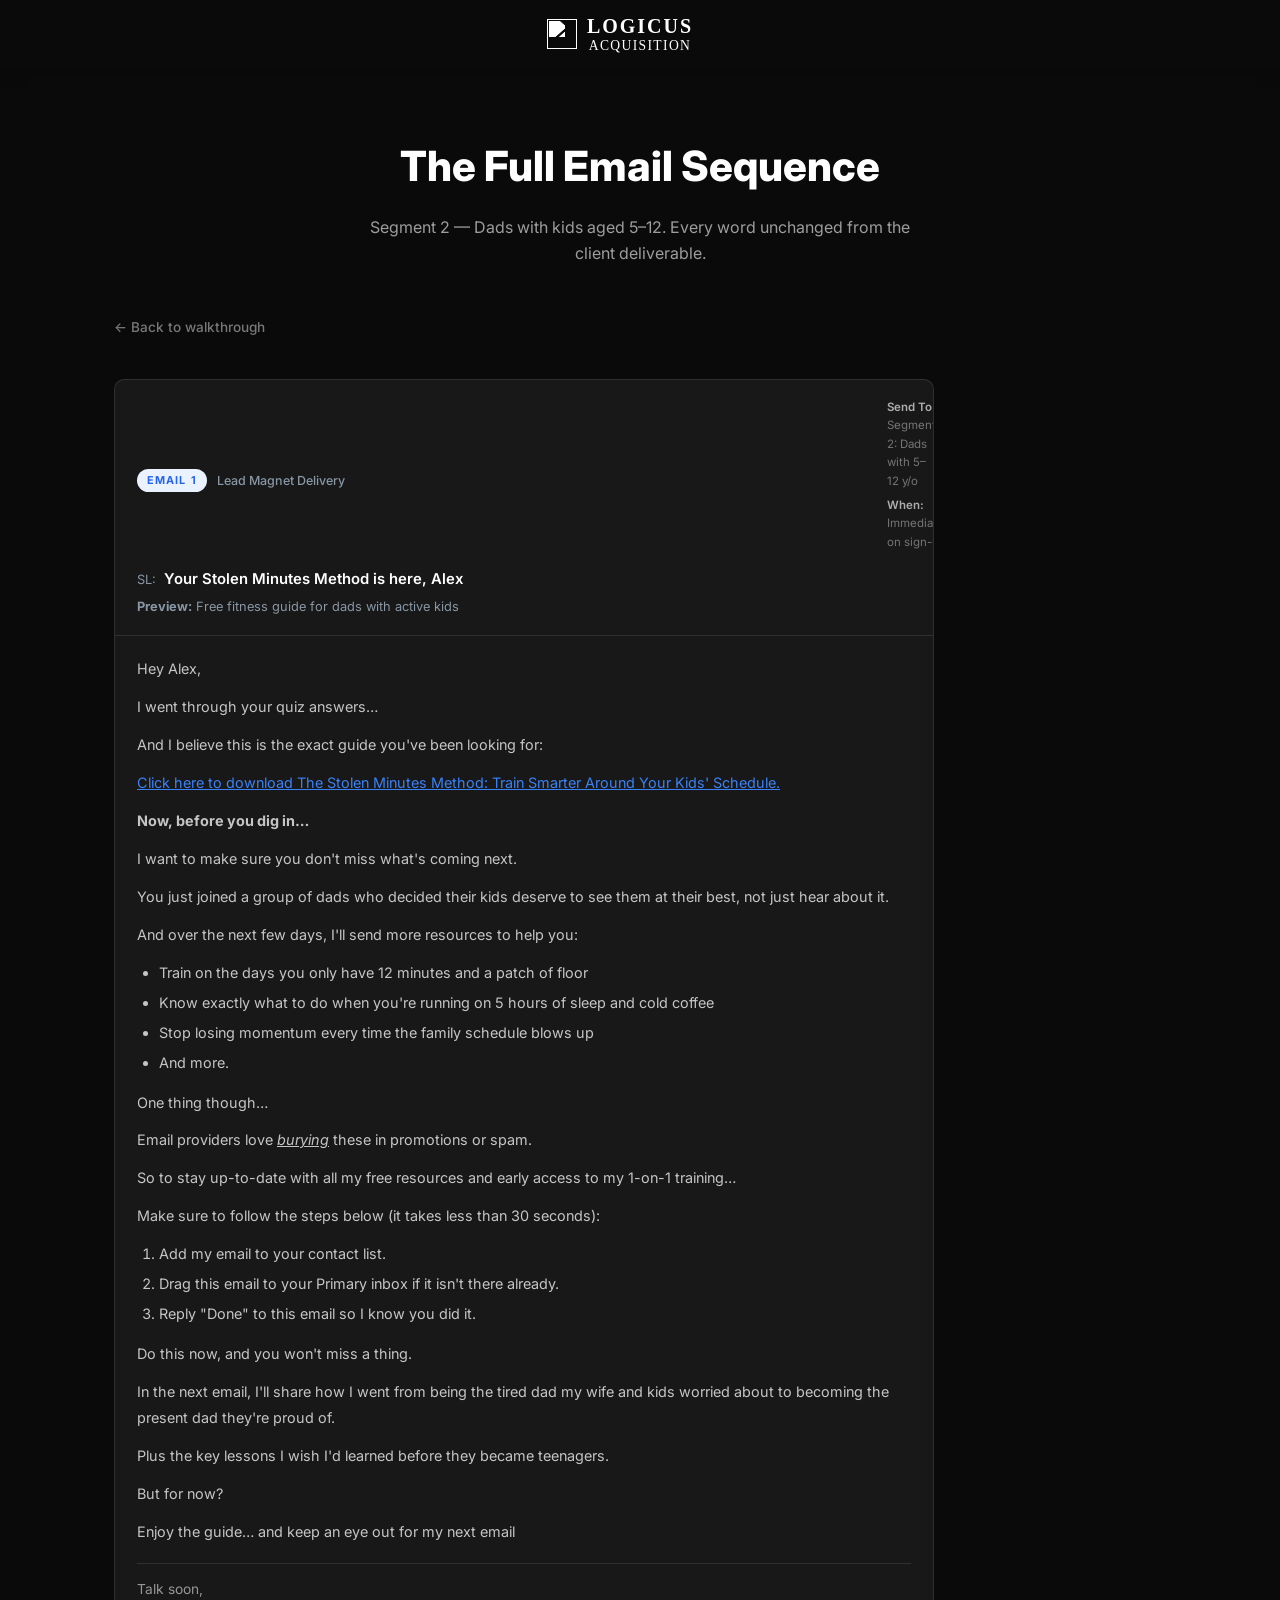
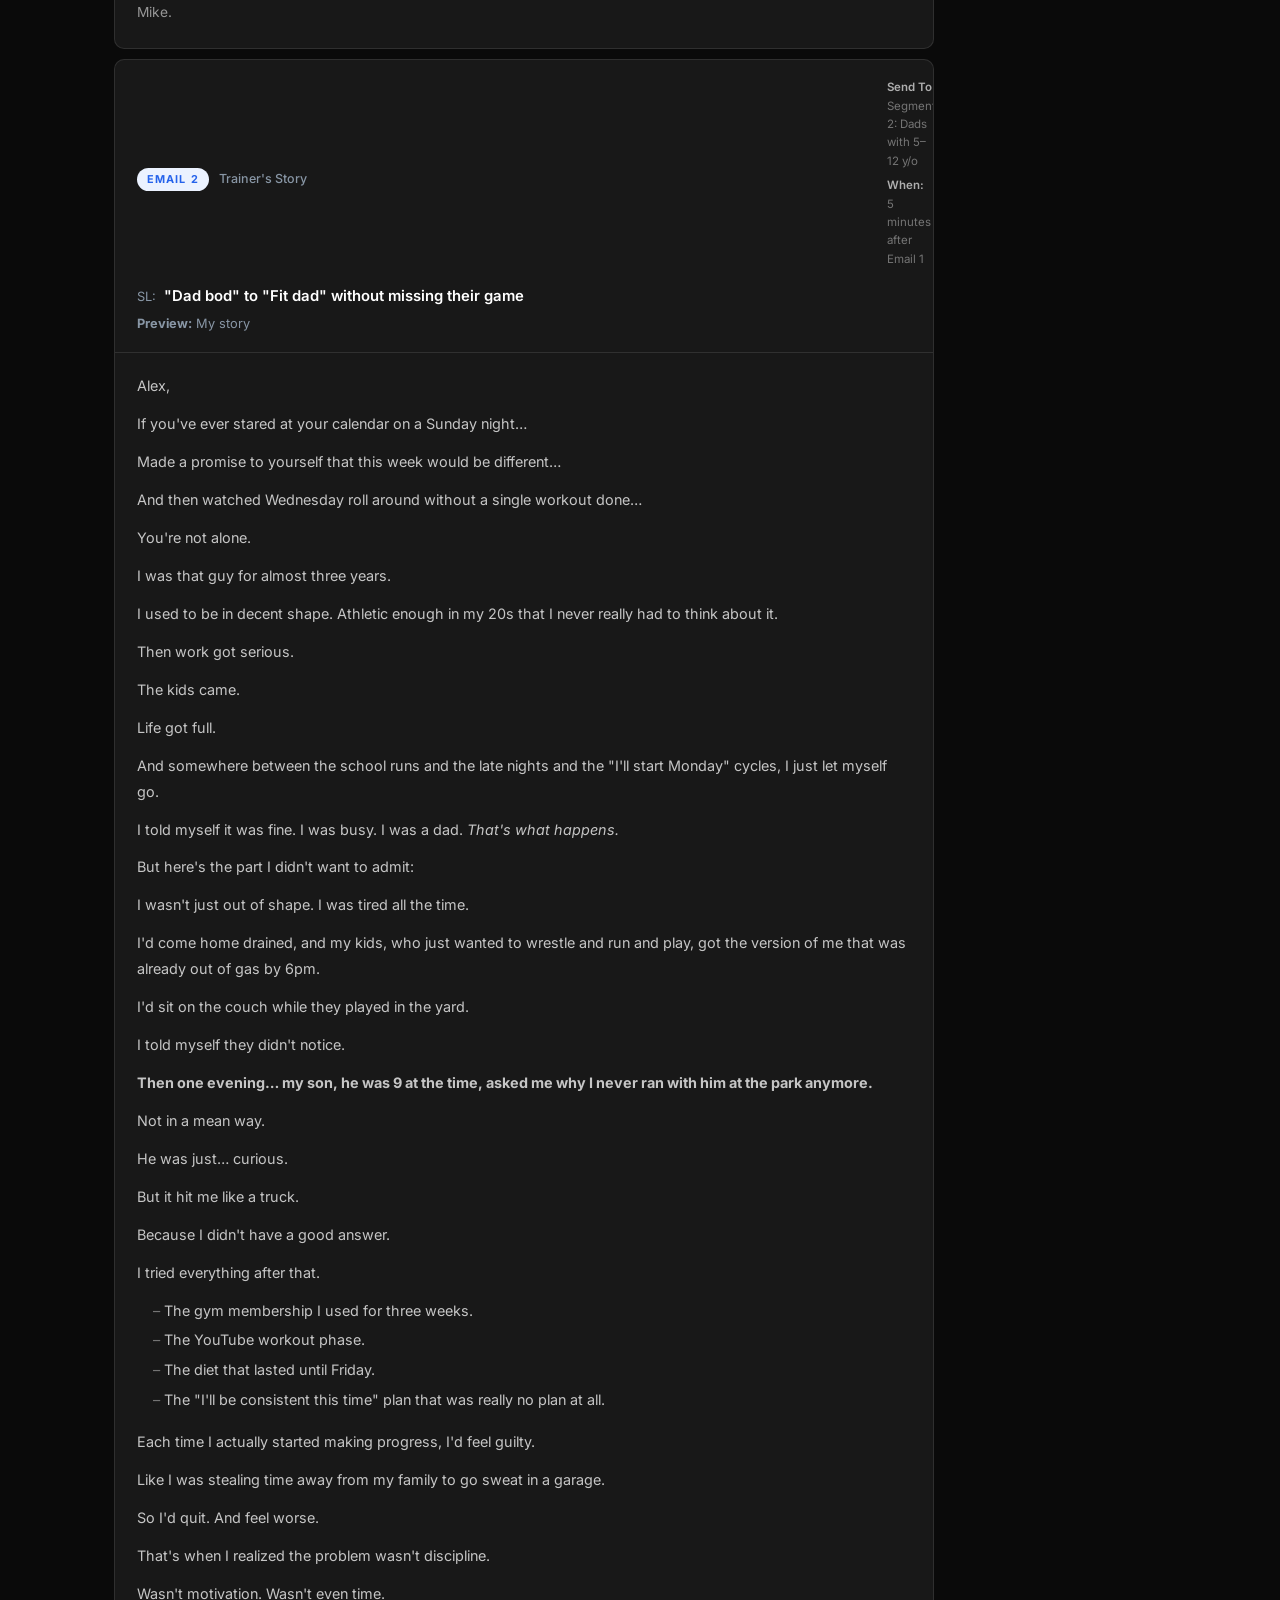
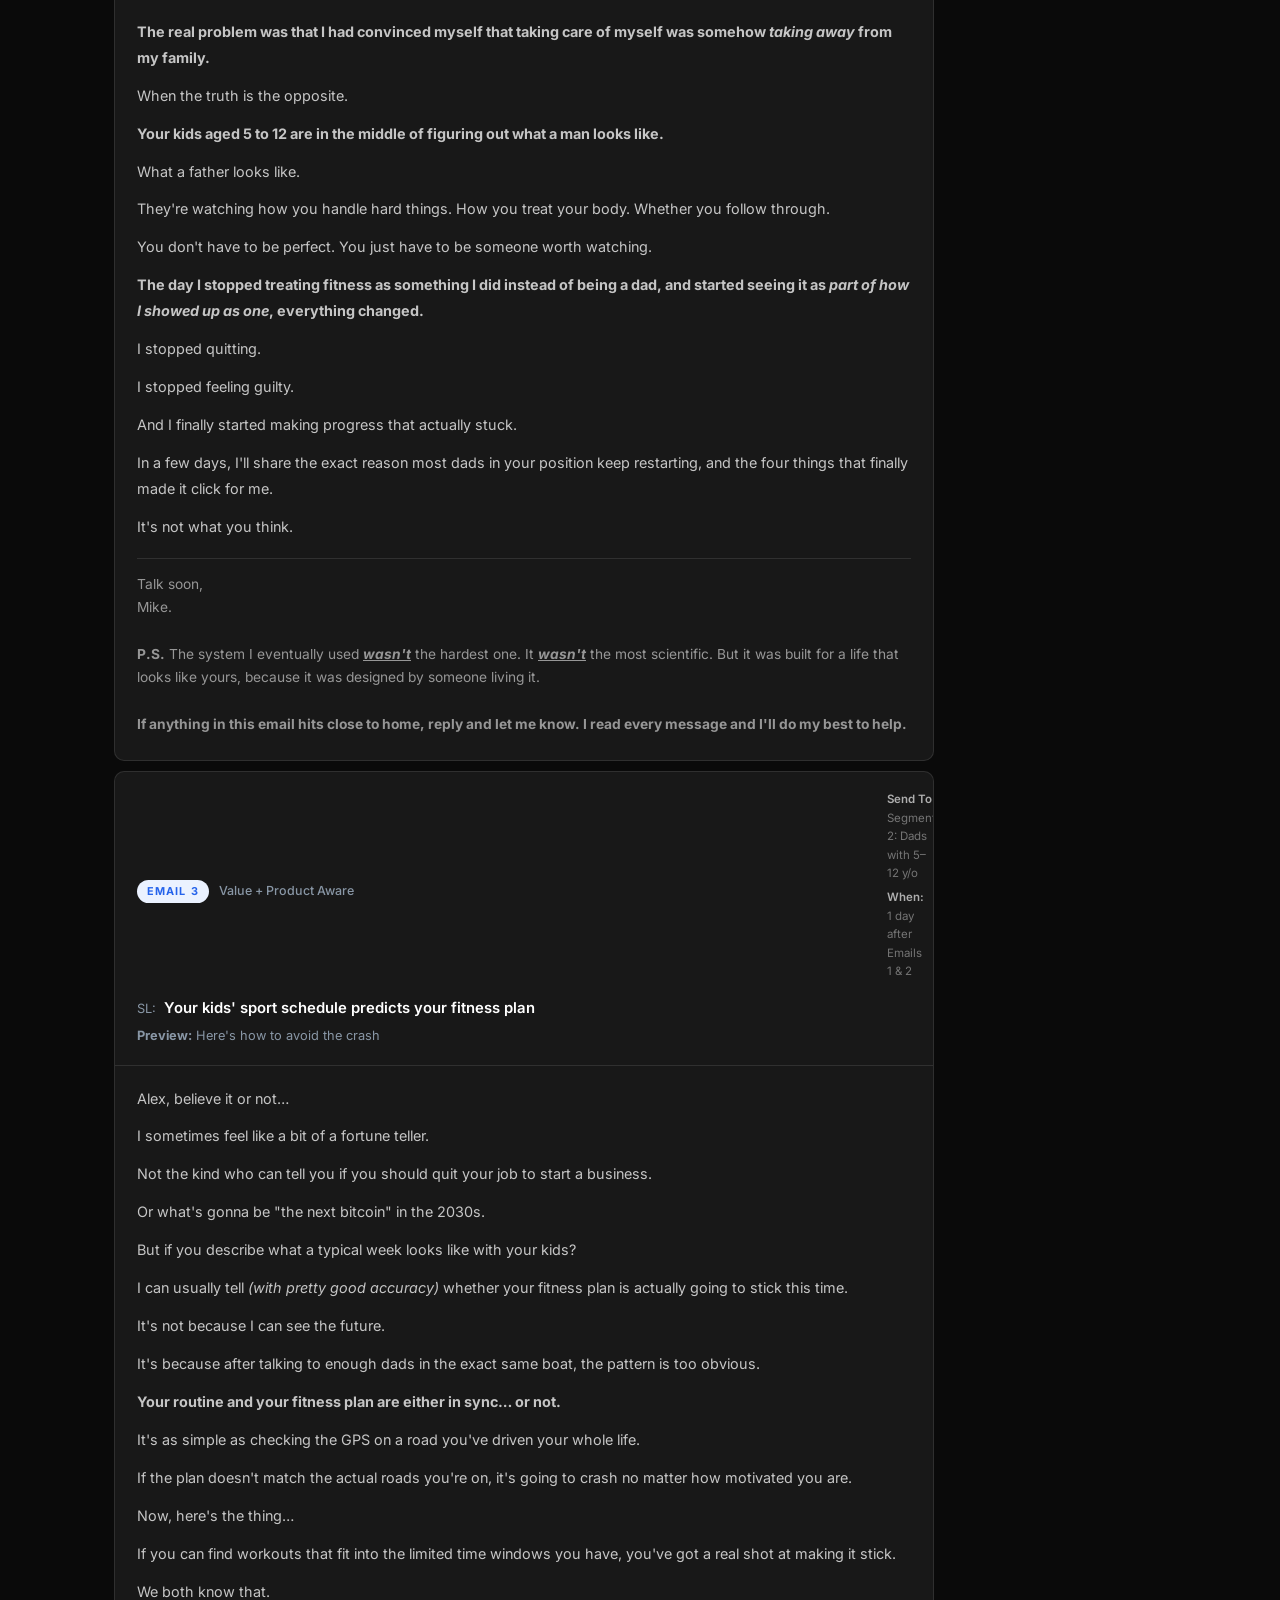
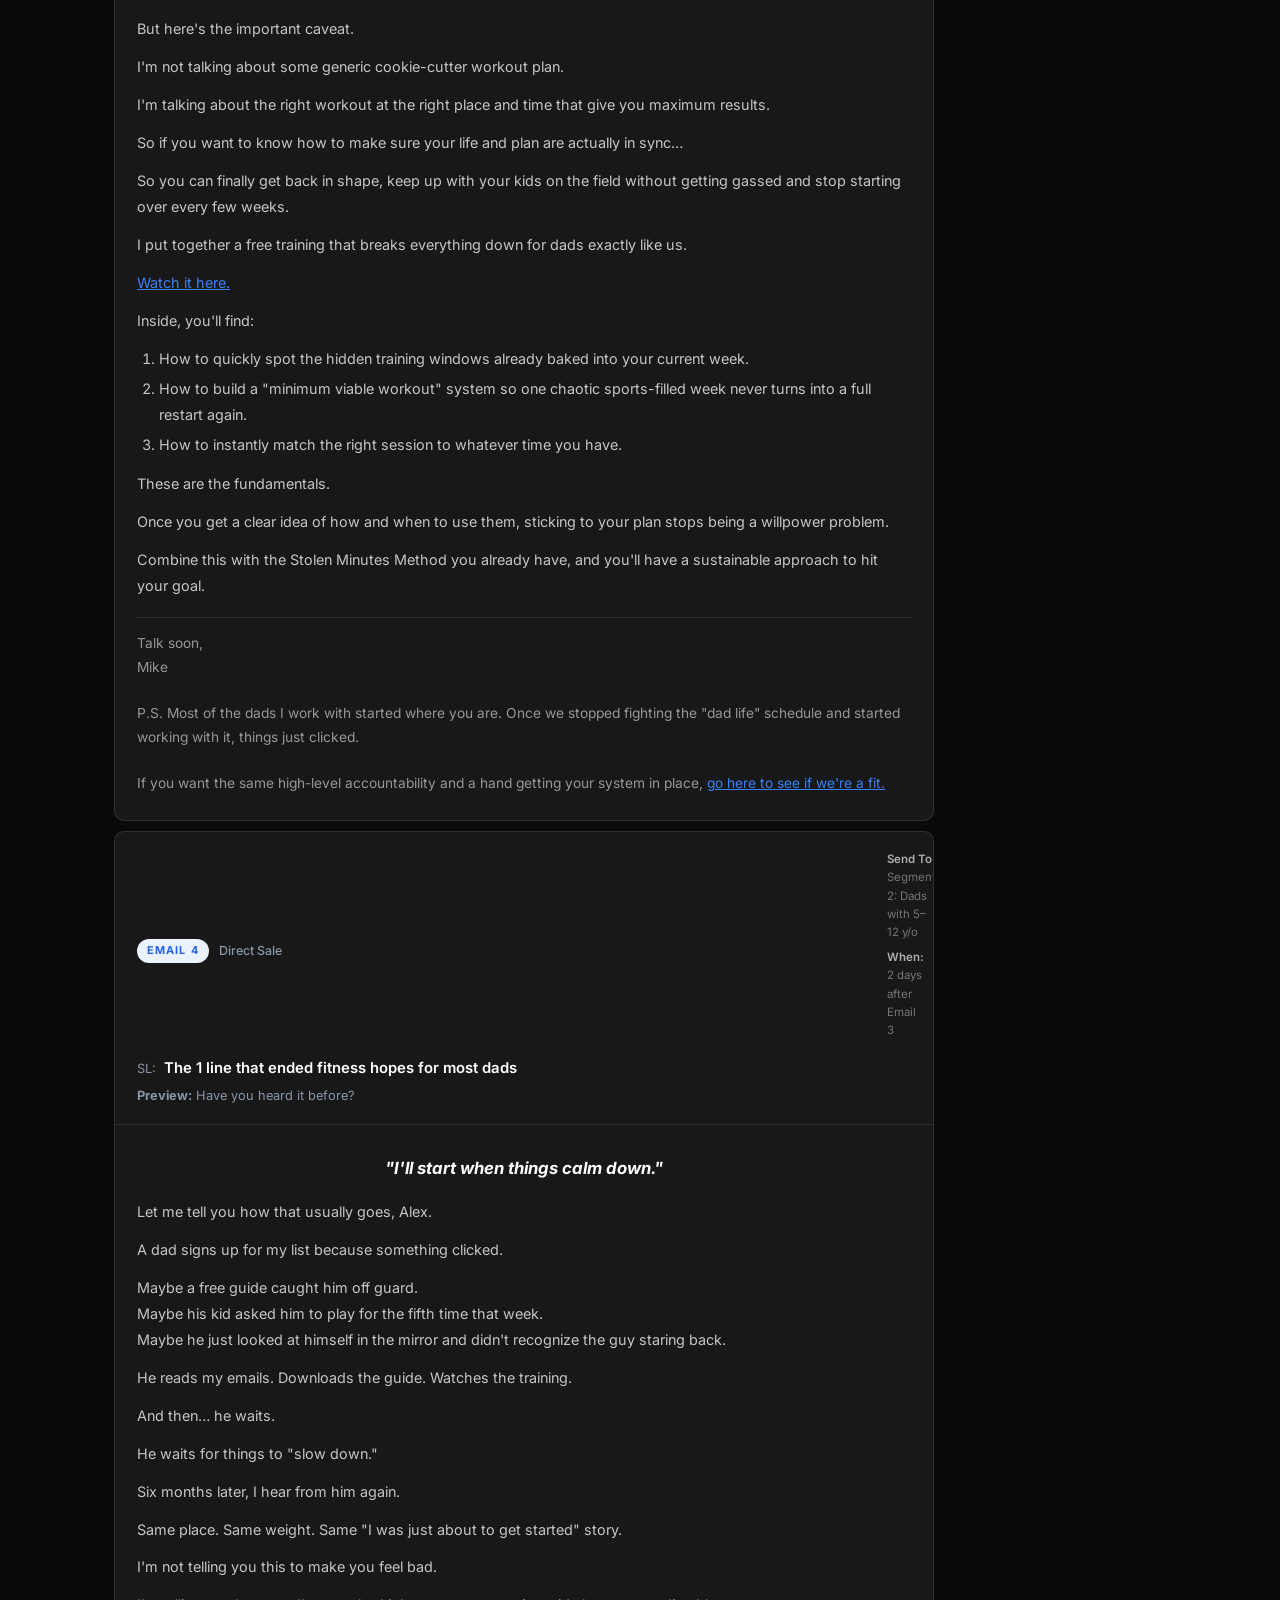
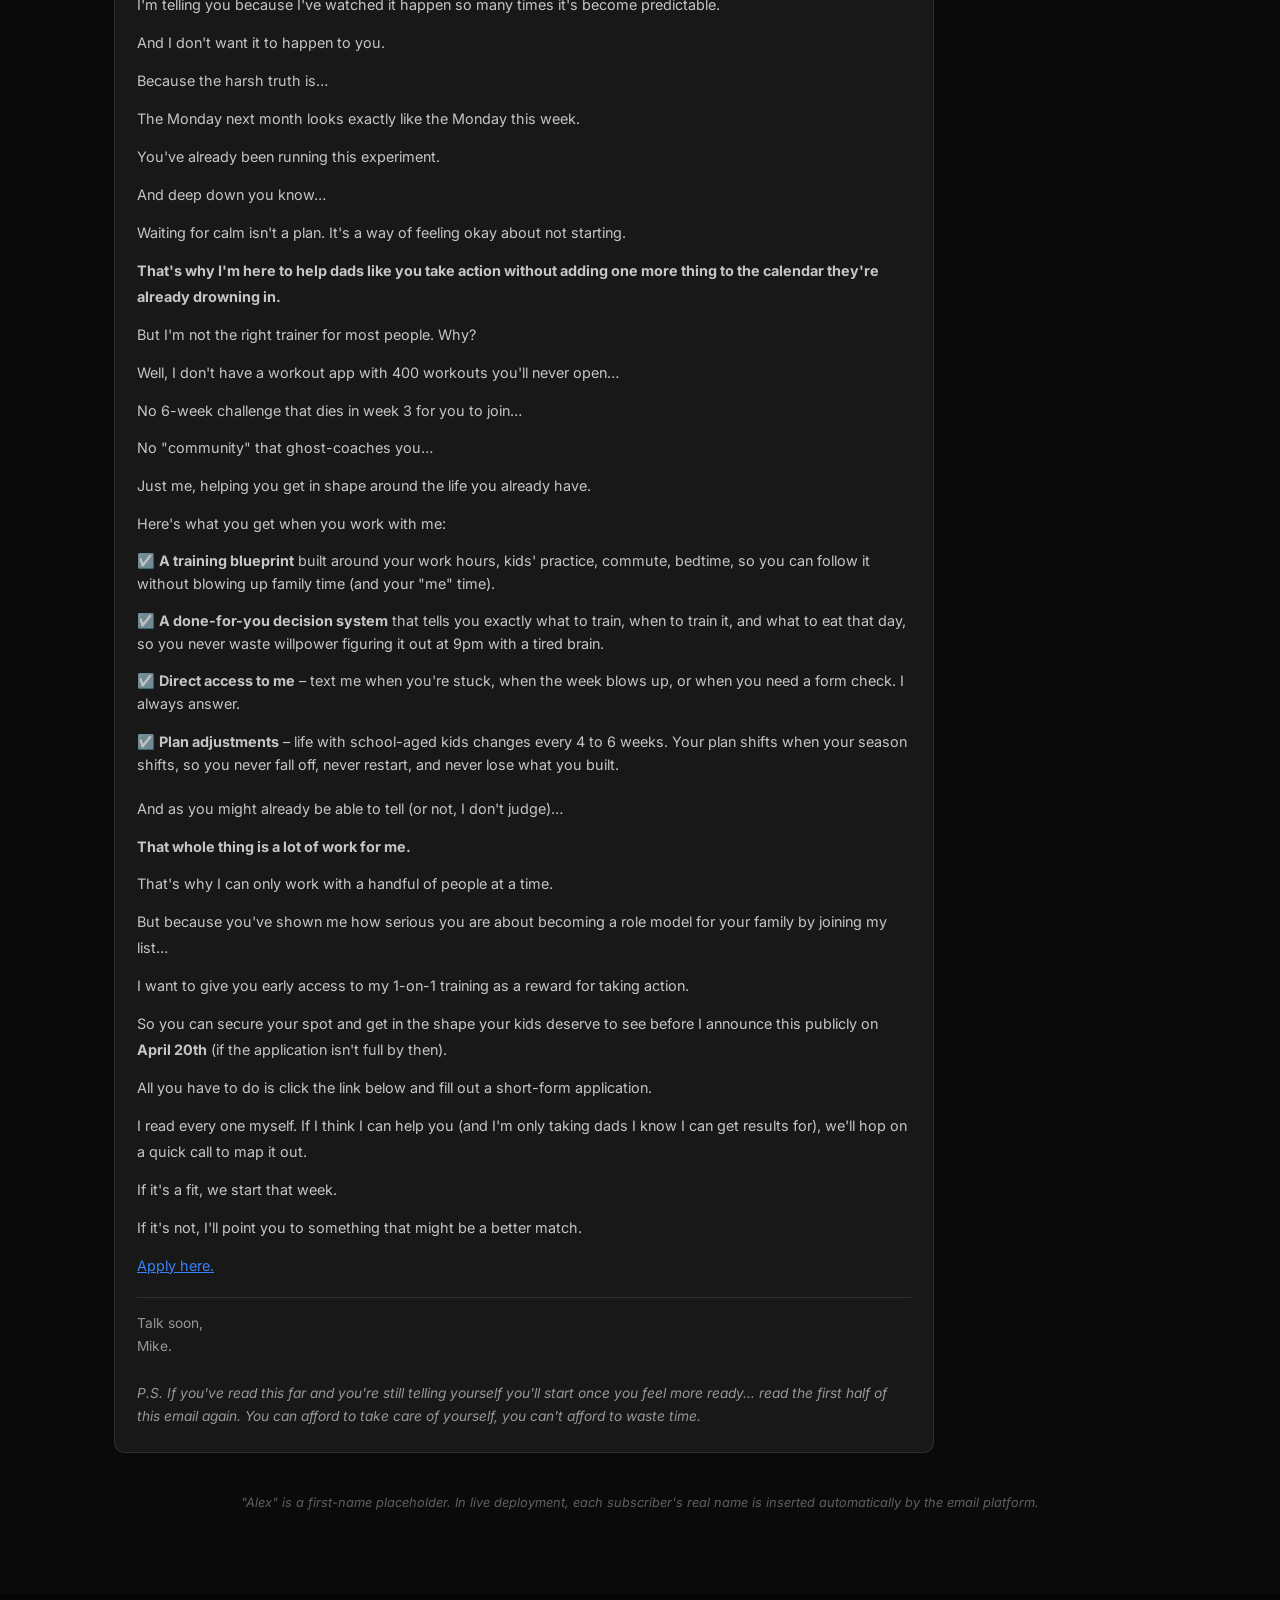
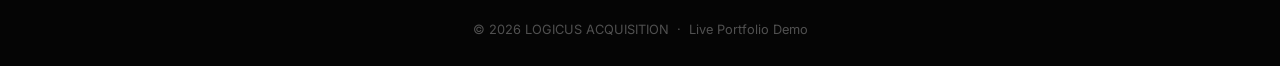
==== emails.html @ d9037306 "Replace email accordion with CTA to dedicated emails.html page Co-Authored-By: Claude Sonnet 4.6 <no" ====
<!DOCTYPE html>
<html lang="en">
<head>
  <meta charset="UTF-8">
  <meta name="viewport" content="width=device-width, initial-scale=1.0">
  <title>Email Sequence — LOGICUS ACQUISITION</title>
  <link rel="preconnect" href="https://fonts.googleapis.com">
  <link rel="preconnect" href="https://fonts.gstatic.com" crossorigin>
  <link href="https://fonts.googleapis.com/css2?family=Inter:wght@300;400;500;600;700;800&display=swap" rel="stylesheet">
  <link rel="stylesheet" href="styles.css">
  <style>
    .emails-hero {
      padding: 64px 0 48px;
      text-align: center;
    }
    .emails-hero h1 {
      font-size: clamp(1.8rem, 4vw, 2.6rem);
      font-weight: 800;
      color: #fff;
      margin-bottom: 16px;
    }
    .emails-hero p {
      color: rgba(255,255,255,0.6);
      font-size: 1rem;
      max-width: 560px;
      margin: 0 auto;
    }
    .emails-section {
      padding: 0 0 80px;
    }
    /* Show all email bodies fully expanded */
    .email-body-wrap {
      max-height: none !important;
      overflow: visible !important;
    }
    .email-header { cursor: default; }
    .email-toggle { display: none; }
    .email-body a { color: #3B82F6; text-decoration: underline; }
    .email-body .email-quote-center {
      text-align: center;
      font-weight: 700;
      font-style: italic;
      font-size: 1.05rem;
      margin: 8px 0 16px;
      color: #fff;
    }
    .email-body .dash-list {
      list-style: none;
      padding: 0;
      margin: 8px 0 16px 16px;
    }
    .email-body .dash-list li::before {
      content: "– ";
      color: rgba(255,255,255,0.4);
    }
    .email-body .check-list {
      list-style: none;
      padding: 0;
      margin: 8px 0 16px;
      display: flex;
      flex-direction: column;
      gap: 10px;
    }
    .email-body .check-list li {
      font-size: 0.9rem;
      line-height: 1.6;
    }
    .email-header-meta {
      display: flex;
      flex-wrap: wrap;
      gap: 6px 16px;
      margin-bottom: 12px;
    }
    .email-meta-item {
      font-size: 11.5px;
      color: rgba(255,255,255,0.4);
    }
    .email-meta-item strong {
      color: rgba(255,255,255,0.65);
      font-weight: 600;
    }
    .email-note {
      text-align: center;
      font-size: 0.8rem;
      color: rgba(255,255,255,0.35);
      margin-top: 40px;
      font-style: italic;
    }
    .back-link {
      display: inline-flex;
      align-items: center;
      gap: 6px;
      color: rgba(255,255,255,0.45);
      font-size: 0.85rem;
      font-weight: 500;
      text-decoration: none;
      margin-bottom: 40px;
      transition: color 0.2s;
    }
    .back-link:hover { color: rgba(255,255,255,0.8); }
  </style>
</head>
<body>

  <!-- ======================== NAV ======================== -->
  <nav>
    <div class="nav-inner">
      <a href="index.html" class="logo-mark" style="text-decoration:none; margin-left:-40px;">
        <img src="icon.png" width="30" height="30" alt="" style="filter: brightness(0) invert(1);">
        <div class="logo-stack">
          <div class="logo-name">LOGICUS</div>
          <div class="logo-sub">ACQUISITION</div>
        </div>
      </a>
    </div>
  </nav>

  <!-- ======================== HERO ======================== -->
  <section class="emails-hero">
    <div class="container">
      <h1>The Full Email Sequence</h1>
      <p>Segment 2 — Dads with kids aged 5–12. Every word unchanged from the client deliverable.</p>
    </div>
  </section>

  <!-- ======================== EMAILS ======================== -->
  <section class="emails-section email-previews">
    <div class="container">

      <a href="funnel.html" class="back-link">← Back to walkthrough</a>

      <div class="email-stack">

        <!-- ─── Email 1 ─── -->
        <div class="email-card">
          <div class="email-header">
            <div class="email-meta">
              <span class="email-num">Email 1</span>
              <span class="email-type">Lead Magnet Delivery</span>
            </div>
            <div class="email-header-meta">
              <span class="email-meta-item"><strong>Send To:</strong> Segment 2: Dads with 5–12 y/o</span>
              <span class="email-meta-item"><strong>When:</strong> Immediately on sign-up</span>
            </div>
            <div class="email-subject"><strong>SL:</strong> Your Stolen Minutes Method is here, Alex</div>
            <div class="email-preview-text"><strong>Preview:</strong> Free fitness guide for dads with active kids</div>
          </div>
          <div class="email-body-wrap">
            <div class="email-body">
              <p>Hey Alex,</p>
              <p>I went through your quiz answers…</p>
              <p>And I believe this is the exact guide you've been looking for:</p>
              <p><a href="#">Click here to download The Stolen Minutes Method: Train Smarter Around Your Kids' Schedule.</a></p>
              <p><strong>Now, before you dig in…</strong></p>
              <p>I want to make sure you don't miss what's coming next.</p>
              <p>You just joined a group of dads who decided their kids deserve to see them at their best, not just hear about it.</p>
              <p>And over the next few days, I'll send more resources to help you:</p>
              <ul>
                <li>Train on the days you only have 12 minutes and a patch of floor</li>
                <li>Know exactly what to do when you're running on 5 hours of sleep and cold coffee</li>
                <li>Stop losing momentum every time the family schedule blows up</li>
                <li>And more.</li>
              </ul>
              <p>One thing though…</p>
              <p>Email providers love <u><em>burying</em></u> these in promotions or spam.</p>
              <p>So to stay up-to-date with all my free resources and early access to my 1-on-1 training…</p>
              <p>Make sure to follow the steps below (it takes less than 30 seconds):</p>
              <ol>
                <li>Add my email to your contact list.</li>
                <li>Drag this email to your Primary inbox if it isn't there already.</li>
                <li>Reply "Done" to this email so I know you did it.</li>
              </ol>
              <p>Do this now, and you won't miss a thing.</p>
              <p>In the next email, I'll share how I went from being the tired dad my wife and kids worried about to becoming the present dad they're proud of.</p>
              <p>Plus the key lessons I wish I'd learned before they became teenagers.</p>
              <p>But for now?</p>
              <p>Enjoy the guide… and keep an eye out for my next email</p>
              <div class="email-sig">Talk soon,<br>Mike.</div>
            </div>
          </div>
        </div>

        <!-- ─── Email 2 ─── -->
        <div class="email-card">
          <div class="email-header">
            <div class="email-meta">
              <span class="email-num">Email 2</span>
              <span class="email-type">Trainer's Story</span>
            </div>
            <div class="email-header-meta">
              <span class="email-meta-item"><strong>Send To:</strong> Segment 2: Dads with 5–12 y/o</span>
              <span class="email-meta-item"><strong>When:</strong> 5 minutes after Email 1</span>
            </div>
            <div class="email-subject"><strong>SL:</strong> "Dad bod" to "Fit dad" without missing their game</div>
            <div class="email-preview-text"><strong>Preview:</strong> My story</div>
          </div>
          <div class="email-body-wrap">
            <div class="email-body">
              <p>Alex,</p>
              <p>If you've ever stared at your calendar on a Sunday night…</p>
              <p>Made a promise to yourself that this week would be different…</p>
              <p>And then watched Wednesday roll around without a single workout done…</p>
              <p>You're not alone.</p>
              <p>I was that guy for almost three years.</p>
              <p>I used to be in decent shape. Athletic enough in my 20s that I never really had to think about it.</p>
              <p>Then work got serious.</p>
              <p>The kids came.</p>
              <p>Life got full.</p>
              <p>And somewhere between the school runs and the late nights and the "I'll start Monday" cycles, I just let myself go.</p>
              <p>I told myself it was fine. I was busy. I was a dad. <em>That's what happens.</em></p>
              <p>But here's the part I didn't want to admit:</p>
              <p>I wasn't just out of shape. I was tired all the time.</p>
              <p>I'd come home drained, and my kids, who just wanted to wrestle and run and play, got the version of me that was already out of gas by 6pm.</p>
              <p>I'd sit on the couch while they played in the yard.</p>
              <p>I told myself they didn't notice.</p>
              <p><strong>Then one evening… my son, he was 9 at the time, asked me why I never ran with him at the park anymore.</strong></p>
              <p>Not in a mean way.</p>
              <p>He was just… curious.</p>
              <p>But it hit me like a truck.</p>
              <p>Because I didn't have a good answer.</p>
              <p>I tried everything after that.</p>
              <ul class="dash-list">
                <li>The gym membership I used for three weeks.</li>
                <li>The YouTube workout phase.</li>
                <li>The diet that lasted until Friday.</li>
                <li>The "I'll be consistent this time" plan that was really no plan at all.</li>
              </ul>
              <p>Each time I actually started making progress, I'd feel guilty.</p>
              <p>Like I was stealing time away from my family to go sweat in a garage.</p>
              <p>So I'd quit. And feel worse.</p>
              <p>That's when I realized the problem wasn't discipline.</p>
              <p>Wasn't motivation. Wasn't even time.</p>
              <p><strong>The real problem was that I had convinced myself that taking care of myself was somehow <em><strong>taking away</strong></em> from my family.</strong></p>
              <p>When the truth is the opposite.</p>
              <p><strong>Your kids aged 5 to 12 are in the middle of figuring out what a man looks like.</strong></p>
              <p>What a father looks like.</p>
              <p>They're watching how you handle hard things. How you treat your body. Whether you follow through.</p>
              <p>You don't have to be perfect. You just have to be someone worth watching.</p>
              <p><strong>The day I stopped treating fitness as something I did instead of being a dad, and started seeing it as <em><strong>part of how I showed up as one</strong></em>, everything changed.</strong></p>
              <p>I stopped quitting.</p>
              <p>I stopped feeling guilty.</p>
              <p>And I finally started making progress that actually stuck.</p>
              <p>In a few days, I'll share the exact reason most dads in your position keep restarting, and the four things that finally made it click for me.</p>
              <p>It's not what you think.</p>
              <div class="email-sig">Talk soon,<br>Mike.<br><br><strong>P.S.</strong> The system I eventually used <u><em><strong>wasn't</strong></em></u> the hardest one. It <u><em><strong>wasn't</strong></em></u> the most scientific. But it was built for a life that looks like yours, because it was designed by someone living it.<br><br><strong>If anything in this email hits close to home, reply and let me know. I read every message and I'll do my best to help.</strong></div>
            </div>
          </div>
        </div>

        <!-- ─── Email 3 ─── -->
        <div class="email-card">
          <div class="email-header">
            <div class="email-meta">
              <span class="email-num">Email 3</span>
              <span class="email-type">Value + Product Aware</span>
            </div>
            <div class="email-header-meta">
              <span class="email-meta-item"><strong>Send To:</strong> Segment 2: Dads with 5–12 y/o</span>
              <span class="email-meta-item"><strong>When:</strong> 1 day after Emails 1 &amp; 2</span>
            </div>
            <div class="email-subject"><strong>SL:</strong> Your kids' sport schedule predicts your fitness plan</div>
            <div class="email-preview-text"><strong>Preview:</strong> Here's how to avoid the crash</div>
          </div>
          <div class="email-body-wrap">
            <div class="email-body">
              <p>Alex, believe it or not…</p>
              <p>I sometimes feel like a bit of a fortune teller.</p>
              <p>Not the kind who can tell you if you should quit your job to start a business.</p>
              <p>Or what's gonna be "the next bitcoin" in the 2030s.</p>
              <p>But if you describe what a typical week looks like with your kids?</p>
              <p>I can usually tell <em>(with pretty good accuracy)</em> whether your fitness plan is actually going to stick this time.</p>
              <p>It's not because I can see the future.</p>
              <p>It's because after talking to enough dads in the exact same boat, the pattern is too obvious.</p>
              <p><strong>Your routine and your fitness plan are either in sync… or not.</strong></p>
              <p>It's as simple as checking the GPS on a road you've driven your whole life.</p>
              <p>If the plan doesn't match the actual roads you're on, it's going to crash no matter how motivated you are.</p>
              <p>Now, here's the thing…</p>
              <p>If you can find workouts that fit into the limited time windows you have, you've got a real shot at making it stick.</p>
              <p>We both know that.</p>
              <p>But here's the important caveat.</p>
              <p>I'm not talking about some generic cookie-cutter workout plan.</p>
              <p>I'm talking about the right workout at the right place and time that give you maximum results.</p>
              <p>So if you want to know how to make sure your life and plan are actually in sync…</p>
              <p>So you can finally get back in shape, keep up with your kids on the field without getting gassed and stop starting over every few weeks.</p>
              <p>I put together a free training that breaks everything down for dads exactly like us.</p>
              <p><a href="#">Watch it here.</a></p>
              <p>Inside, you'll find:</p>
              <ol>
                <li>How to quickly spot the hidden training windows already baked into your current week.</li>
                <li>How to build a "minimum viable workout" system so one chaotic sports-filled week never turns into a full restart again.</li>
                <li>How to instantly match the right session to whatever time you have.</li>
              </ol>
              <p>These are the fundamentals.</p>
              <p>Once you get a clear idea of how and when to use them, sticking to your plan stops being a willpower problem.</p>
              <p>Combine this with the Stolen Minutes Method you already have, and you'll have a sustainable approach to hit your goal.</p>
              <div class="email-sig">Talk soon,<br>Mike<br><br>P.S. Most of the dads I work with started where you are. Once we stopped fighting the "dad life" schedule and started working with it, things just clicked.<br><br>If you want the same high-level accountability and a hand getting your system in place, <a href="#">go here to see if we're a fit.</a></div>
            </div>
          </div>
        </div>

        <!-- ─── Email 4 ─── -->
        <div class="email-card">
          <div class="email-header">
            <div class="email-meta">
              <span class="email-num">Email 4</span>
              <span class="email-type">Direct Sale</span>
            </div>
            <div class="email-header-meta">
              <span class="email-meta-item"><strong>Send To:</strong> Segment 2: Dads with 5–12 y/o</span>
              <span class="email-meta-item"><strong>When:</strong> 2 days after Email 3</span>
            </div>
            <div class="email-subject"><strong>SL:</strong> The 1 line that ended fitness hopes for most dads</div>
            <div class="email-preview-text"><strong>Preview:</strong> Have you heard it before?</div>
          </div>
          <div class="email-body-wrap">
            <div class="email-body">
              <p class="email-quote-center">"I'll start when things calm down."</p>
              <p>Let me tell you how that usually goes, Alex.</p>
              <p>A dad signs up for my list because something clicked.</p>
              <p>Maybe a free guide caught him off guard.<br>Maybe his kid asked him to play for the fifth time that week.<br>Maybe he just looked at himself in the mirror and didn't recognize the guy staring back.</p>
              <p>He reads my emails. Downloads the guide. Watches the training.</p>
              <p>And then… he waits.</p>
              <p>He waits for things to "slow down."</p>
              <p>Six months later, I hear from him again.</p>
              <p>Same place. Same weight. Same "I was just about to get started" story.</p>
              <p>I'm not telling you this to make you feel bad.</p>
              <p>I'm telling you because I've watched it happen so many times it's become predictable.</p>
              <p>And I don't want it to happen to you.</p>
              <p>Because the harsh truth is…</p>
              <p>The Monday next month looks exactly like the Monday this week.</p>
              <p>You've already been running this experiment.</p>
              <p>And deep down you know…</p>
              <p>Waiting for calm isn't a plan. It's a way of feeling okay about not starting.</p>
              <p><strong>That's why I'm here to help dads like you take action without adding one more thing to the calendar they're already drowning in.</strong></p>
              <p>But I'm not the right trainer for most people. Why?</p>
              <p>Well, I don't have a workout app with 400 workouts you'll never open…</p>
              <p>No 6-week challenge that dies in week 3 for you to join…</p>
              <p>No "community" that ghost-coaches you…</p>
              <p>Just me, helping you get in shape around the life you already have.</p>
              <p>Here's what you get when you work with me:</p>
              <ul class="check-list">
                <li>☑️ <strong>A training blueprint</strong> built around your work hours, kids' practice, commute, bedtime, so you can follow it without blowing up family time (and your "me" time).</li>
                <li>☑️ <strong>A done-for-you decision system</strong> that tells you exactly what to train, when to train it, and what to eat that day, so you never waste willpower figuring it out at 9pm with a tired brain.</li>
                <li>☑️ <strong>Direct access to me</strong> – text me when you're stuck, when the week blows up, or when you need a form check. I always answer.</li>
                <li>☑️ <strong>Plan adjustments</strong> – life with school-aged kids changes every 4 to 6 weeks. Your plan shifts when your season shifts, so you never fall off, never restart, and never lose what you built.</li>
              </ul>
              <p>And as you might already be able to tell (or not, I don't judge)…</p>
              <p><strong>That whole thing is a lot of work for me.</strong></p>
              <p>That's why I can only work with a handful of people at a time.</p>
              <p>But because you've shown me how serious you are about becoming a role model for your family by joining my list…</p>
              <p>I want to give you early access to my 1-on-1 training as a reward for taking action.</p>
              <p>So you can secure your spot and get in the shape your kids deserve to see before I announce this publicly on <strong>April 20th</strong> (if the application isn't full by then).</p>
              <p>All you have to do is click the link below and fill out a short-form application.</p>
              <p>I read every one myself. If I think I can help you (and I'm only taking dads I know I can get results for), we'll hop on a quick call to map it out.</p>
              <p>If it's a fit, we start that week.</p>
              <p>If it's not, I'll point you to something that might be a better match.</p>
              <p><a href="#">Apply here.</a></p>
              <div class="email-sig">Talk soon,<br>Mike.<br><br><em>P.S. If you've read this far and you're still telling yourself you'll start once you feel more ready… read the first half of this email again. You can afford to take care of yourself, you can't afford to waste time.</em></div>
            </div>
          </div>
        </div>

      </div><!-- /email-stack -->

      <p class="email-note">"Alex" is a first-name placeholder. In live deployment, each subscriber's real name is inserted automatically by the email platform.</p>

    </div>
  </section>

  <!-- ======================== FOOTER ======================== -->
  <footer>
    <div class="container">
      <p>© 2026 LOGICUS ACQUISITION &nbsp;·&nbsp; Live Portfolio Demo</p>
    </div>
  </footer>

</body>
</html>
---- styles.css ----
/* =============================================
   LOGICUS ACQUISITION — Shared Styles
   ============================================= */

:root {
  --navy:        #0A0A0A;
  --navy-mid:    #111111;
  --coral:       #2563EB;
  --coral-light: #5B8DEF;
  --coral-pale:  #EBF2FF;
  --teal:        #2A9D8F;
  --teal-pale:   #E8F4F2;
  --off-white:   #F7F4EF;
  --white:       #FFFFFF;
  --gray:        #8896A5;
  --gray-light:  #E8EDF2;
  --gray-dark:   #3D4F60;
  --text:        #1A2533;
  --text-muted:  #5A7080;
  --border:      #E2E8F0;
}

*, *::before, *::after { box-sizing: border-box; margin: 0; padding: 0; }
html { font-size: 16px; scroll-behavior: smooth; overflow-x: hidden; }

body {
  font-family: 'Inter', -apple-system, BlinkMacSystemFont, 'Segoe UI', sans-serif;
  background: var(--navy);
  color: #fff;
  line-height: 1.6;
  overflow-x: hidden;
  position: relative;
  max-width: 100%;
}

/* ---- Layout ---- */
.container { max-width: 1100px; margin: 0 auto; padding: 0 24px; }

/* ---- Buttons ---- */
.btn {
  display: inline-flex;
  align-items: center;
  gap: 8px;
  padding: 12px 28px;
  border-radius: 6px;
  font-weight: 600;
  font-size: 0.95rem;
  text-decoration: none;
  transition: background 0.18s, transform 0.15s, box-shadow 0.15s;
  cursor: pointer;
  border: none;
  line-height: 1;
}
.btn-coral { background: var(--coral); color: #fff; }
.btn-coral:hover { background: #D04F2B; transform: translateY(-1px); box-shadow: 0 6px 18px rgba(232,96,58,0.35); }
.btn-lg { padding: 16px 36px; font-size: 1.05rem; }
.btn-outline { background: transparent; border: 2px solid var(--coral); color: var(--coral); }
.btn-outline:hover { background: var(--coral); color: #fff; }

/* ---- Nav ---- */
nav {
  background: var(--navy);
  padding: 16px 0;
  position: static;
  box-shadow: 0 2px 16px rgba(0,0,0,0.25);
}
.nav-inner {
  max-width: 1100px;
  margin: 0 auto;
  padding: 0 24px;
  display: flex;
  justify-content: center;
  align-items: center;
}
/* ── Logo: icon + stacked wordmark ── */
.logo-mark {
  display: flex;
  align-items: center;
  gap: 10px;
  text-decoration: none;
  cursor: default;
}
.logo-stack {
  display: flex;
  flex-direction: column;
  gap: 3px;
  line-height: 1;
  align-items: center;
}
.logo-name {
  font-family: Georgia, 'Times New Roman', serif;
  font-size: 1.25rem;
  font-weight: 800;
  color: #fff;
  letter-spacing: 0.1em;
  text-transform: uppercase;
  line-height: 1;
}
.logo-sub {
  font-family: Georgia, 'Times New Roman', serif;
  font-size: 0.85rem;
  font-weight: 400;
  color: #fff;
  letter-spacing: 0.1em;
  text-transform: uppercase;
  line-height: 1;
}

/* ---- Hero ---- */
.hero {
  background: var(--navy);
  padding: 52px 0 96px;
  text-align: center;
  font-family: Arial, Helvetica, sans-serif;
}
.hero-content {
  max-width: 780px;
  margin: 0 auto;
  position: relative;
}
.hero-content::before {
  content: '';
  position: absolute;
  top: 40%;
  left: 50%;
  transform: translate(-50%, -50%);
  width: min(680px, 100vw);
  height: 320px;
  background: radial-gradient(ellipse at center, rgba(37,99,235,0.28) 0%, transparent 70%);
  pointer-events: none;
  z-index: 0;
}
.hero-content > * { position: relative; z-index: 1; }
.hero-label {
  display: block;
  font-size: 0.72rem;
  font-weight: 600;
  letter-spacing: 0.14em;
  text-transform: uppercase;
  color: #fff;
  margin-bottom: 20px;
}
.hero h1 {
  font-family: 'Inter', -apple-system, BlinkMacSystemFont, 'Segoe UI', sans-serif;
  font-size: clamp(2.2rem, 4.5vw, 3.8rem);
  font-weight: 800;
  color: #fff;
  line-height: 1.1;
  letter-spacing: -1.5px;
  margin-bottom: 24px;
  text-wrap: balance;
}
.brush-underline {
  font-style: italic;
  background-image: url("data:image/svg+xml,%3Csvg xmlns='http://www.w3.org/2000/svg' preserveAspectRatio='none' viewBox='0 0 120 10'%3E%3Cpath d='M1,5 C20,2 45,8 70,4 C90,2 108,6 119,4 L119,7 C108,9 90,5 70,7 C45,11 20,5 1,8 Z' fill='%23D04F2B' opacity='0.88'/%3E%3C/svg%3E");
  background-repeat: no-repeat;
  background-position: bottom center;
  background-size: 100% 6px;
  padding-bottom: 8px;
}
.subhead {
  font-size: clamp(0.97rem, 1.6vw, 1.08rem);
  color: #fff;
  max-width: 760px;
  margin: 0 auto 0;
  line-height: 1.8;
  font-weight: 400;
}

/* ---- VSL video block ---- */
.vsl-wrapper {
  max-width: 680px;
  margin: 48px auto 0;
  border-radius: 14px;
  overflow: hidden;
  aspect-ratio: 16 / 9;
  background: #0d0d0d;
  border: 1px solid rgba(255,255,255,0.07);
  box-shadow: 0 0 0 1px rgba(37,99,235,0.35),
              0 16px 64px rgba(37,99,235,0.45),
              0 4px 24px rgba(0,0,0,0.5);
  position: relative;
}
.vsl-wrapper iframe,
.vsl-wrapper video {
  position: absolute;
  inset: 0;
  width: 100%;
  height: 100%;
  border: none;
  display: block;
}
.vsl-placeholder {
  position: absolute;
  inset: 0;
  display: flex;
  flex-direction: column;
  align-items: center;
  justify-content: center;
  gap: 18px;
}
.vsl-play-ring {
  width: 72px;
  height: 72px;
  border-radius: 50%;
  background: rgba(37,99,235,0.7);
  border: 2px solid #2563EB;
  display: flex;
  align-items: center;
  justify-content: center;
  box-shadow: 0 0 20px rgba(37,99,235,0.6);
}
.vsl-placeholder-text {
  font-size: 0.82rem;
  color: rgba(255,255,255,0.28);
  font-style: italic;
  letter-spacing: 0.02em;
}
.vsl-controls {
  position: absolute;
  bottom: 0;
  left: 0;
  right: 0;
  display: flex;
  align-items: center;
  gap: 8px;
  padding: 8px 12px;
  background: linear-gradient(transparent, rgba(0,0,0,0.75));
  border-radius: 0 0 14px 14px;
}
.vsl-ctrl-btn {
  background: none;
  border: none;
  cursor: pointer;
  padding: 4px;
  display: flex;
  align-items: center;
  opacity: 0.85;
  flex-shrink: 0;
}
.vsl-progress {
  flex: 1;
  height: 3px;
  background: rgba(255,255,255,0.25);
  border-radius: 2px;
  overflow: hidden;
}
.vsl-progress-fill {
  width: 0%;
  height: 100%;
  background: #2563EB;
  border-radius: 2px;
}
.vsl-time {
  font-size: 0.72rem;
  color: rgba(255,255,255,0.8);
  font-family: 'Inter', sans-serif;
  white-space: nowrap;
  flex-shrink: 0;
}

/* ---- Hero CTA (below VSL) ---- */
.hero-cta {
  margin-top: 44px;
  text-align: center;
}

/* ---- Section Base ---- */
section { padding: 80px 0; }

.section-label {
  font-size: 0.72rem;
  font-weight: 700;
  letter-spacing: 0.14em;
  text-transform: uppercase;
  color: var(--coral);
  margin-bottom: 10px;
}
h2 {
  font-size: clamp(1.8rem, 3.5vw, 2.5rem);
  font-weight: 800;
  color: #fff;
  letter-spacing: -0.5px;
  line-height: 1.2;
  margin-bottom: 12px;
  overflow-wrap: break-word;
  word-break: break-word;
}
.section-sub {
  font-size: 1.05rem;
  color: rgba(255,255,255,0.6);
  max-width: 580px;
  margin-bottom: 44px;
  line-height: 1.75;
}

/* ---- How It Works ---- */
.how-it-works { background: var(--navy); }

.swipe-hint {
  display: none;
  text-align: center;
  font-size: 13px;
  color: rgba(255,255,255,0.4);
  margin-bottom: 12px;
}
@media (max-width: 680px) {
  .swipe-hint { display: block; }
}

.diagram-wrap {
  background: #07070A;
  border-radius: 14px;
  padding: 28px 20px;
  overflow-x: auto;
  margin-bottom: 20px;
  border: 1px solid rgba(255,255,255,0.07);
  box-shadow: 0 0 0 1px rgba(37,99,235,0.35),
              0 16px 64px rgba(37,99,235,0.45),
              0 4px 24px rgba(0,0,0,0.5);
}
.diagram-wrap svg {
  display: block;
  min-width: 720px;
  width: 100%;
  height: auto;
}

.diagram-legend {
  display: flex;
  flex-wrap: wrap;
  gap: 24px;
  padding: 4px 0;
}
.legend-item {
  display: flex;
  align-items: center;
  gap: 8px;
  font-size: 0.83rem;
  color: rgba(255,255,255,0.55);
}
.legend-dot {
  width: 12px;
  height: 12px;
  border-radius: 3px;
  flex-shrink: 0;
}
.legend-dot.coral { background: var(--coral); }
.legend-dot.teal  { background: var(--teal); }
.legend-dot.gray  { background: var(--gray); }

/* ---- Email Previews ---- */
.email-previews { background: var(--navy); }

.email-stack { display: flex; flex-direction: column; gap: 10px; max-width: 820px; }

.email-card {
  background: rgba(255,255,255,0.06);
  border-radius: 10px;
  border: 1px solid rgba(255,255,255,0.1);
  overflow: hidden;
  transition: box-shadow 0.2s;
}
.email-card:hover { box-shadow: 0 4px 20px rgba(0,0,0,0.3); }
.email-card.email-placeholder { opacity: 0.6; }

.email-header {
  padding: 18px 22px;
  cursor: pointer;
  display: grid;
  grid-template-columns: 1fr 24px;
  row-gap: 5px;
  user-select: none;
}
.email-meta {
  display: flex;
  align-items: center;
  gap: 10px;
  grid-column: 1;
}
.email-num {
  font-size: 0.68rem;
  font-weight: 700;
  letter-spacing: 0.1em;
  text-transform: uppercase;
  background: var(--coral-pale);
  color: var(--coral);
  padding: 3px 10px;
  border-radius: 100px;
  white-space: nowrap;
}
.email-type { font-size: 0.78rem; font-weight: 500; color: var(--gray); }

.email-subject { font-size: 0.93rem; font-weight: 600; color: #fff; grid-column: 1; }
.email-subject strong { font-weight: 400; color: var(--gray); font-size: 0.8rem; margin-right: 4px; }

.email-preview-text { font-size: 0.8rem; color: var(--gray); grid-column: 1; }

.email-toggle {
  grid-column: 2;
  grid-row: 1 / 4;
  display: flex;
  align-items: center;
  justify-content: center;
  font-size: 0.65rem;
  color: var(--gray);
  transition: transform 0.22s;
}
.email-card.open .email-toggle { transform: rotate(180deg); }

.email-body-wrap {
  max-height: 0;
  overflow: hidden;
  transition: max-height 0.38s ease;
}
.email-card.open .email-body-wrap { max-height: 6000px; }

.email-body {
  border-top: 1px solid rgba(255,255,255,0.1);
  padding: 20px 22px 24px;
}
.email-body p {
  font-size: 0.9rem;
  color: rgba(255,255,255,0.75);
  line-height: 1.8;
  margin-bottom: 12px;
}
.email-body p:last-child { margin-bottom: 0; }
.email-body ul, .email-body ol {
  margin: 4px 0 14px 22px;
}
.email-body li {
  font-size: 0.9rem;
  color: rgba(255,255,255,0.75);
  line-height: 1.8;
  margin-bottom: 4px;
}
.email-body .email-sig {
  margin-top: 18px;
  padding-top: 14px;
  border-top: 1px solid rgba(255,255,255,0.1);
  font-size: 0.86rem;
  color: rgba(255,255,255,0.55);
  line-height: 1.7;
}

.email-note {
  margin-top: 16px;
  font-size: 0.8rem;
  color: rgba(255,255,255,0.4);
  font-style: italic;
}

/* ---- CTA Section ---- */
.cta-section {
  background: var(--navy);
  text-align: center;
  padding: 100px 0;
}
.cta-section h2 { color: #fff; margin-bottom: 14px; }
.cta-section p {
  color: rgba(255,255,255,0.6);
  font-size: 1.05rem;
  margin-bottom: 36px;
  max-width: 480px;
  margin-left: auto;
  margin-right: auto;
}

/* ---- Footer ---- */
footer {
  background: #050505;
  padding: 26px 0;
  text-align: center;
}
footer p { font-size: 0.8rem; color: rgba(255,255,255,0.3); }

/* ---- Funnel Page Styles ---- */
.funnel-hero {
  background: var(--navy);
  padding: 72px 0 64px;
  text-align: center;
}
.funnel-hero h1 {
  font-size: clamp(2rem, 4.5vw, 3.2rem);
  font-weight: 800;
  color: #fff;
  letter-spacing: -1px;
  line-height: 1.15;
  max-width: 760px;
  margin: 0 auto 20px;
}
.funnel-hero p {
  font-size: 1.05rem;
  color: rgba(255,255,255,0.65);
  max-width: 560px;
  margin: 0 auto;
  line-height: 1.75;
}

.quiz-section { background: var(--white); }

.quiz-wrap {
  max-width: 640px;
  margin: 0 auto;
}
.quiz-step { display: none; }
.quiz-step.active { display: block; }

.quiz-q {
  font-size: 1.1rem;
  font-weight: 700;
  color: var(--navy);
  margin-bottom: 18px;
  line-height: 1.4;
}
.quiz-hint {
  font-size: 0.85rem;
  color: var(--gray);
  margin-bottom: 22px;
  margin-top: -10px;
}

.quiz-options { display: flex; flex-direction: column; gap: 10px; }

.quiz-option {
  display: flex;
  align-items: center;
  gap: 14px;
  padding: 14px 18px;
  border: 2px solid var(--border);
  border-radius: 8px;
  cursor: pointer;
  transition: border-color 0.15s, background 0.15s;
  font-size: 0.95rem;
  color: var(--gray-dark);
  font-weight: 500;
}
.quiz-option:hover { border-color: var(--coral); background: var(--coral-pale); }
.quiz-option.selected { border-color: var(--coral); background: var(--coral-pale); color: var(--navy); }
.quiz-option input[type="radio"] { accent-color: var(--coral); width: 17px; height: 17px; flex-shrink: 0; }

.quiz-nav {
  display: flex;
  justify-content: space-between;
  align-items: center;
  margin-top: 28px;
  gap: 12px;
}
.quiz-progress {
  font-size: 0.8rem;
  color: var(--gray);
  font-weight: 500;
}
.quiz-progress-bar {
  height: 4px;
  background: var(--gray-light);
  border-radius: 2px;
  margin-bottom: 32px;
  overflow: hidden;
}
.quiz-progress-fill {
  height: 100%;
  background: var(--coral);
  border-radius: 2px;
  transition: width 0.3s ease;
}

/* ---- Confirmation Page ---- */
.confirm-hero {
  background: var(--navy);
  padding: 80px 0 72px;
  text-align: center;
}
.confirm-hero h1 {
  font-size: clamp(1.8rem, 4vw, 2.8rem);
  font-weight: 800;
  color: #fff;
  letter-spacing: -0.5px;
  line-height: 1.2;
  max-width: 700px;
  margin: 0 auto 20px;
}
.confirm-hero p {
  color: rgba(255,255,255,0.65);
  font-size: 1rem;
  max-width: 520px;
  margin: 0 auto;
  line-height: 1.75;
}
.confirm-badge {
  display: inline-flex;
  align-items: center;
  gap: 8px;
  background: rgba(42,157,143,0.15);
  color: #3BBDAD;
  border: 1px solid rgba(42,157,143,0.3);
  padding: 7px 18px;
  border-radius: 100px;
  font-size: 0.78rem;
  font-weight: 700;
  letter-spacing: 0.08em;
  text-transform: uppercase;
  margin-bottom: 26px;
}
.confirm-body { background: var(--white); }
.confirm-card {
  max-width: 640px;
  margin: 0 auto;
  background: var(--off-white);
  border: 1px solid var(--border);
  border-radius: 14px;
  padding: 36px 40px;
}
.confirm-card h3 {
  font-size: 1.2rem;
  font-weight: 700;
  color: var(--navy);
  margin-bottom: 16px;
}
.confirm-steps { list-style: none; display: flex; flex-direction: column; gap: 14px; }
.confirm-steps li {
  display: flex;
  gap: 14px;
  align-items: flex-start;
  font-size: 0.92rem;
  color: var(--gray-dark);
  line-height: 1.6;
}
.step-num {
  width: 26px;
  height: 26px;
  border-radius: 50%;
  background: var(--coral);
  color: #fff;
  font-size: 0.72rem;
  font-weight: 700;
  display: flex;
  align-items: center;
  justify-content: center;
  flex-shrink: 0;
  margin-top: 1px;
}
.download-btn {
  display: inline-flex;
  align-items: center;
  gap: 10px;
  background: var(--coral);
  color: #fff;
  padding: 14px 28px;
  border-radius: 8px;
  text-decoration: none;
  font-weight: 600;
  font-size: 0.97rem;
  transition: background 0.18s, transform 0.15s;
  margin-top: 24px;
}
.download-btn:hover { background: #D04F2B; transform: translateY(-1px); }

/* ---- Quiz animations & loading ---- */
@keyframes fadeSlideIn {
  from { opacity: 0; transform: translateY(10px); }
  to   { opacity: 1; transform: translateY(0); }
}
.quiz-step.active { animation: fadeSlideIn 0.24s ease; }

@keyframes spin {
  to { transform: rotate(360deg); }
}
.spinner {
  width: 38px;
  height: 38px;
  border: 3px solid var(--gray-light);
  border-top-color: var(--coral);
  border-radius: 50%;
  animation: spin 0.75s linear infinite;
  margin: 0 auto 20px;
}
.quiz-loading {
  text-align: center;
  padding: 64px 0 80px;
}
.quiz-loading p {
  color: var(--text-muted);
  font-size: 0.95rem;
}

/* ---- Quiz footer row ---- */
.quiz-footer {
  display: flex;
  align-items: center;
  justify-content: space-between;
  margin-top: 28px;
  min-height: 44px;
}
.quiz-back-btn {
  background: none;
  border: none;
  color: var(--gray);
  font-size: 0.88rem;
  font-weight: 500;
  cursor: pointer;
  padding: 8px 0;
  font-family: inherit;
  transition: color 0.15s;
}
.quiz-back-btn:hover { color: var(--navy); }
.quiz-back-btn:disabled, .quiz-back-btn[data-hidden="true"] { visibility: hidden; pointer-events: none; }

.quiz-continue-hint {
  font-size: 0.78rem;
  color: var(--gray);
  font-style: italic;
  text-align: right;
}

#submit-btn:disabled {
  background: var(--gray-light);
  color: var(--gray);
  cursor: not-allowed;
  transform: none;
  box-shadow: none;
}
#submit-btn:not(:disabled) {
  animation: fadeSlideIn 0.2s ease;
}

/* ---- Funnel page copy block ---- */
.funnel-copy {
  background: var(--off-white);
  padding: 56px 0 0;
}
.funnel-copy-inner {
  max-width: 640px;
  margin: 0 auto;
  padding: 0 24px;
}
.funnel-copy p {
  font-size: 1rem;
  color: var(--text-muted);
  line-height: 1.85;
  margin-bottom: 14px;
}
.funnel-copy p:last-child { margin-bottom: 0; }
.funnel-copy strong { color: var(--navy); font-weight: 600; }

.quiz-section { background: var(--off-white); padding: 40px 0 80px; }
.quiz-wrap { max-width: 600px; margin: 0 auto; }

.quiz-card {
  background: var(--white);
  border: 1px solid var(--border);
  border-radius: 14px;
  padding: 36px 36px 28px;
}

/* ---- Personalization Section ---- */
.personalization-section {
  background: var(--navy);
  padding: 80px 0;
}
.personalization-inner {
  max-width: 720px;
  margin: 0 auto;
}
.personalization-section h2 {
  color: #fff;
  margin-bottom: 16px;
}
.personalization-section .section-sub {
  margin-bottom: 28px;
}
.personalization-body {
  color: rgba(255,255,255,0.65);
  font-size: 16px;
  line-height: 1.7;
  margin-bottom: 20px;
}
.personalization-list {
  list-style: none;
  padding: 0;
  margin: 0 0 32px;
  display: flex;
  flex-direction: column;
  gap: 14px;
}
.personalization-list li {
  position: relative;
  color: rgba(255,255,255,0.65);
  font-size: 15.5px;
  line-height: 1.6;
  padding: 14px 18px 14px 40px;
  background: rgba(255,255,255,0.04);
  border: 1px solid rgba(255,255,255,0.08);
  border-radius: 10px;
}
.personalization-list li::before {
  content: "→";
  position: absolute;
  left: 18px;
  top: 14px;
  color: #D04F2B;
  font-weight: 700;
}
.personalization-list li span {
  color: #fff;
  font-weight: 600;
}
.personalization-callout {
  font-size: 17px;
  font-weight: 600;
  color: #fff;
  font-style: italic;
  border-left: 3px solid #D04F2B;
  padding-left: 16px;
  margin-bottom: 24px;
  line-height: 1.5;
}

/* ---- Google Form Embed ---- */
.gform-wrap {
  margin-top: 36px;
  border-radius: 12px;
  overflow: hidden;
}
.gform-wrap iframe {
  display: block;
  border: none;
  border-radius: 12px;
}

/* ---- Audit Section ---- */
.audit-section {
  background: var(--navy);
  padding: 100px 0;
  text-align: center;
}
.audit-section h2 { color: #fff; }
.audit-section .section-sub { color: rgba(255,255,255,0.88); margin-left: auto; margin-right: auto; }
.audit-inner {
  max-width: 560px;
  margin: 0 auto;
  position: relative;
}
.audit-inner::before {
  content: '';
  position: absolute;
  top: 0;
  left: 50%;
  transform: translateX(-50%);
  width: min(560px, 100vw);
  height: 180px;
  background: radial-gradient(ellipse at center, rgba(37,99,235,0.28) 0%, transparent 70%);
  pointer-events: none;
  z-index: 0;
}
.audit-inner > * { position: relative; z-index: 1; }
.audit-form {
  display: flex;
  flex-direction: column;
  gap: 18px;
  margin-top: 40px;
  text-align: left;
}
.form-group {
  display: flex;
  flex-direction: column;
  gap: 6px;
}
.form-group label {
  font-size: 0.82rem;
  font-weight: 600;
  color: rgba(255,255,255,0.75);
  letter-spacing: 0.03em;
  text-align: left;
}
.form-group input,
.form-group select {
  padding: 13px 16px;
  border: 1.5px solid rgba(255,255,255,0.15);
  border-radius: 8px;
  font-size: 0.95rem;
  font-family: inherit;
  color: #fff;
  background: rgba(255,255,255,0.07);
  transition: border-color 0.15s, box-shadow 0.15s;
  outline: none;
  -webkit-appearance: none;
  appearance: none;
}
.form-group select {
  background-image: url("data:image/svg+xml,%3Csvg xmlns='http://www.w3.org/2000/svg' width='12' height='8' viewBox='0 0 12 8'%3E%3Cpath d='M1 1l5 5 5-5' stroke='%238896A5' stroke-width='1.5' fill='none' stroke-linecap='round'/%3E%3C/svg%3E");
  background-repeat: no-repeat;
  background-position: right 14px center;
  padding-right: 42px;
  cursor: pointer;
}
.form-group input::placeholder { color: rgba(255,255,255,0.35); }
.form-group input:focus,
.form-group select:focus {
  border-color: var(--coral);
  box-shadow: 0 0 0 3px rgba(37,99,235,0.1);
}
.form-group input.field-error,
.form-group select.field-error { border-color: #DC2626; }
.audit-submit {
  width: 100%;
  justify-content: center;
  margin-top: 6px;
  font-size: 1rem;
  padding: 16px 24px;
}
.audit-success {
  display: none;
  margin-top: 40px;
  text-align: center;
  padding: 52px 32px;
  background: var(--off-white);
  border-radius: 14px;
  border: 1px solid var(--border);
}
.audit-success-icon {
  width: 56px;
  height: 56px;
  background: rgba(5,150,105,0.1);
  border: 2px solid rgba(5,150,105,0.28);
  border-radius: 50%;
  display: flex;
  align-items: center;
  justify-content: center;
  font-size: 1.3rem;
  color: #059669;
  margin: 0 auto 20px;
  font-weight: 700;
}
.audit-success h3 {
  font-size: 1.25rem;
  font-weight: 700;
  color: var(--navy);
  margin-bottom: 10px;
  letter-spacing: -0.3px;
}
.audit-success p {
  font-size: 0.93rem;
  color: var(--text-muted);
  line-height: 1.75;
  max-width: 380px;
  margin: 0 auto;
}

/* ---- Responsive ---- */
@media (max-width: 900px) {
  .vsl-wrapper { border-radius: 10px; }
}
@media (max-width: 768px) {
  .container { padding: 0 16px; }
  .hero { padding: 64px 0 56px; }
  section { padding: 56px 0; }
  .audit-section { padding: 64px 0; }
  .diagram-legend { gap: 16px; }
  .email-header { padding: 14px 16px; }
  .email-body { padding: 16px 16px 20px; }
  .confirm-card { padding: 24px 20px; }
  .quiz-wrap { padding: 0 4px; }
  .audit-success { padding: 36px 20px; }
  h2 { font-size: clamp(1.5rem, 6vw, 1.9rem); line-height: 1.25; }
  .personalization-section h2,
  .audit-section h2 { text-align: center; }
}
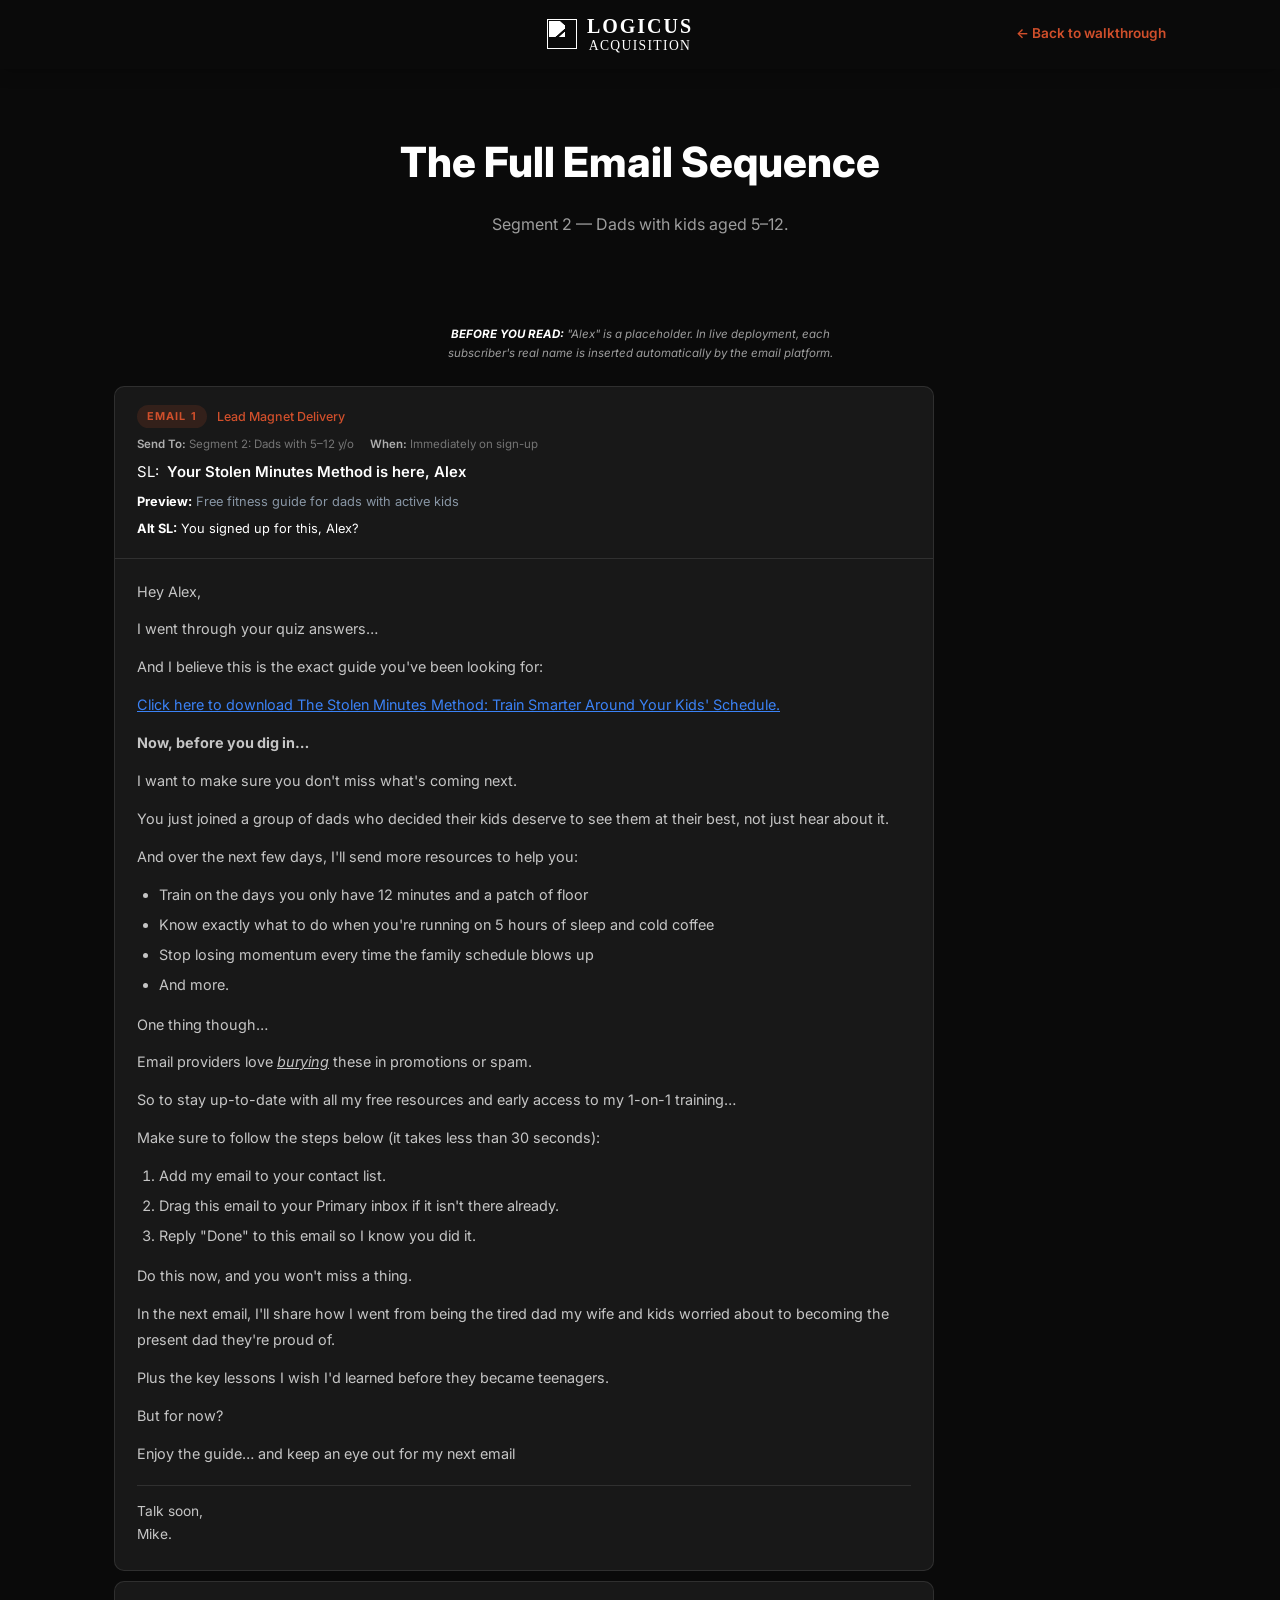
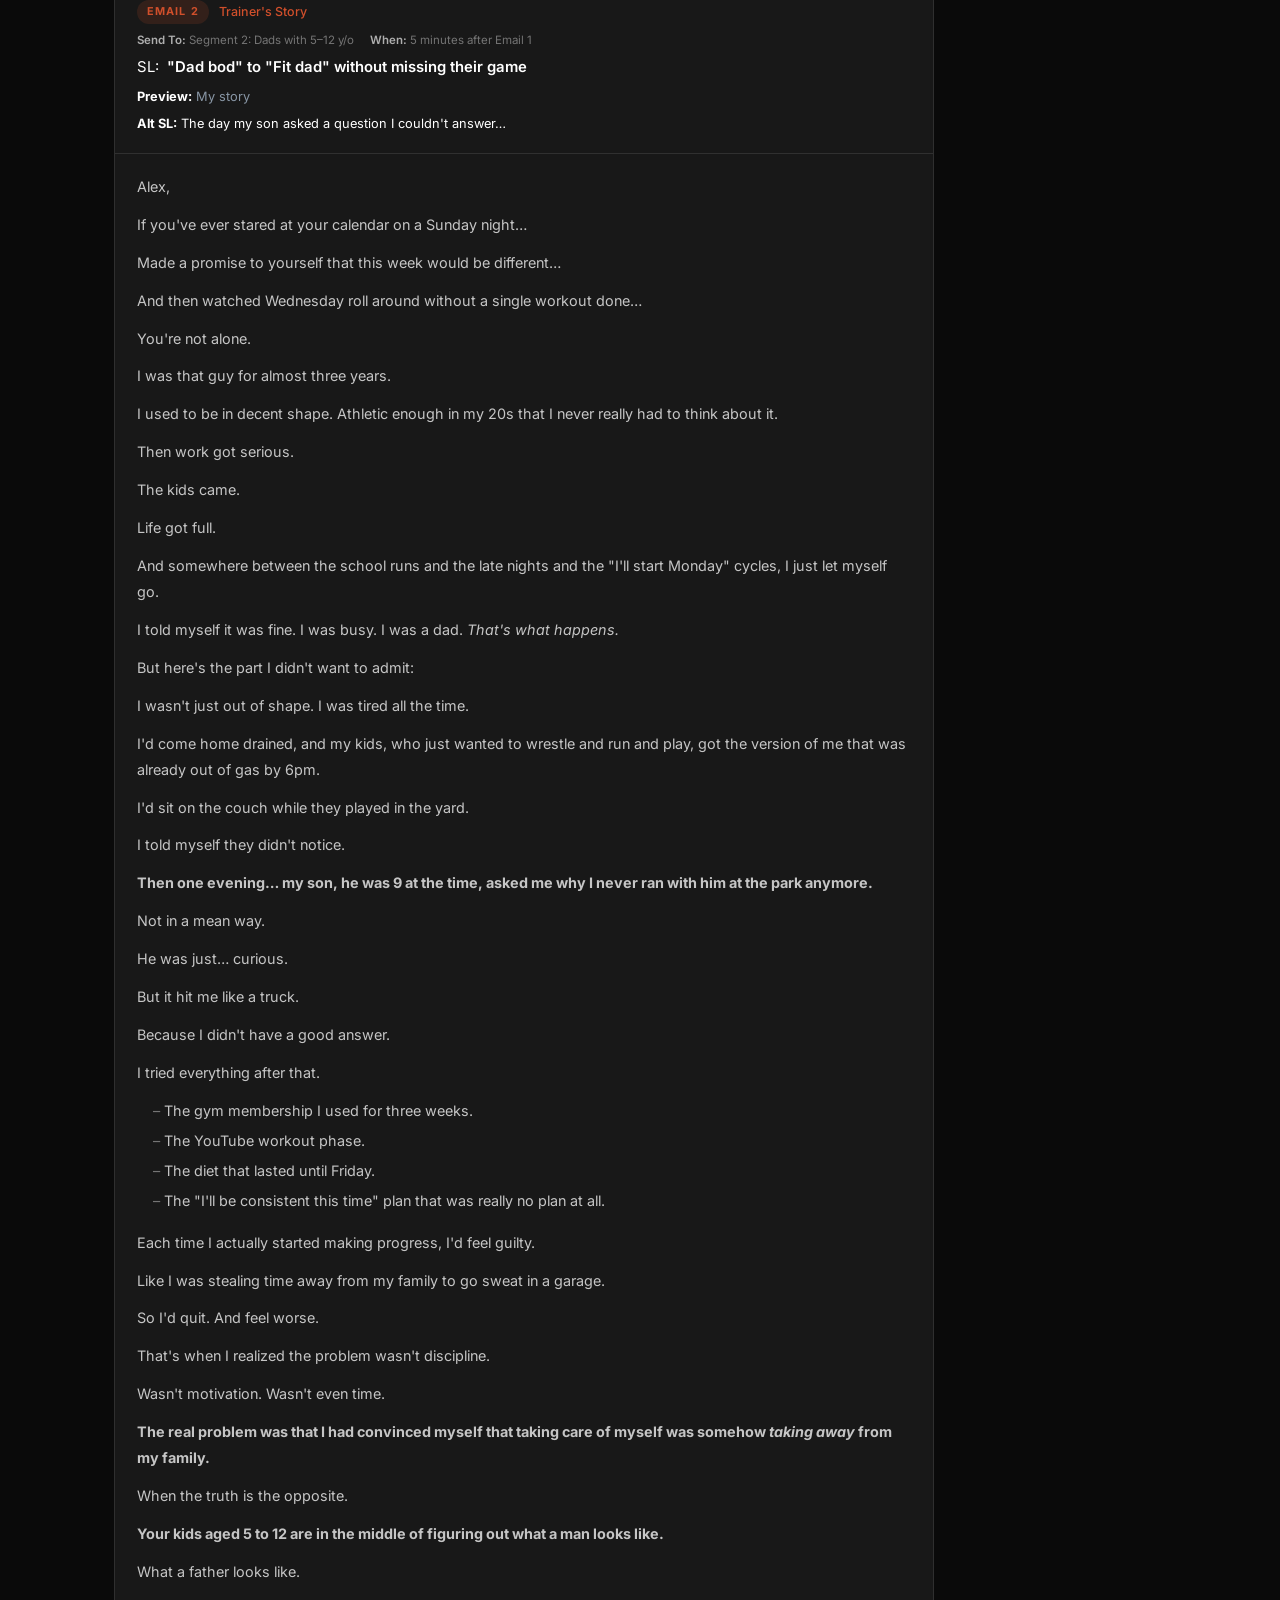
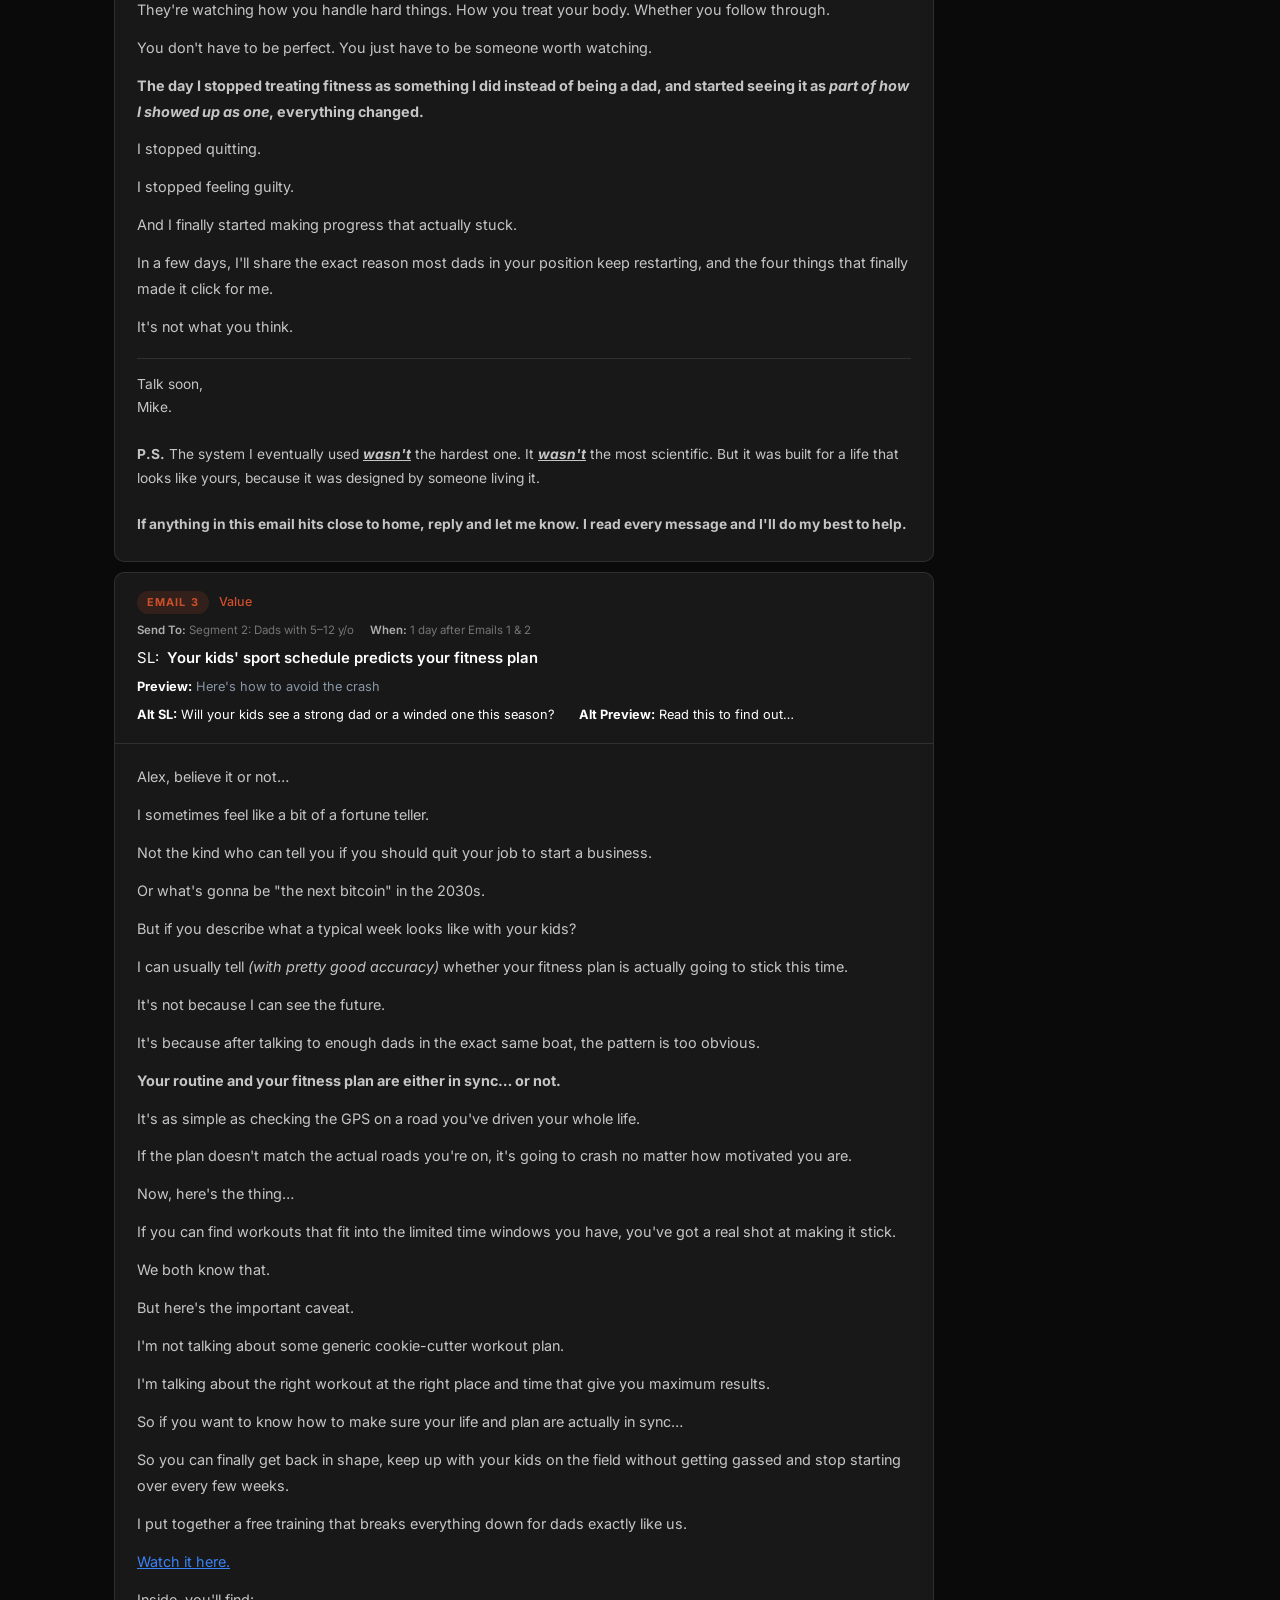
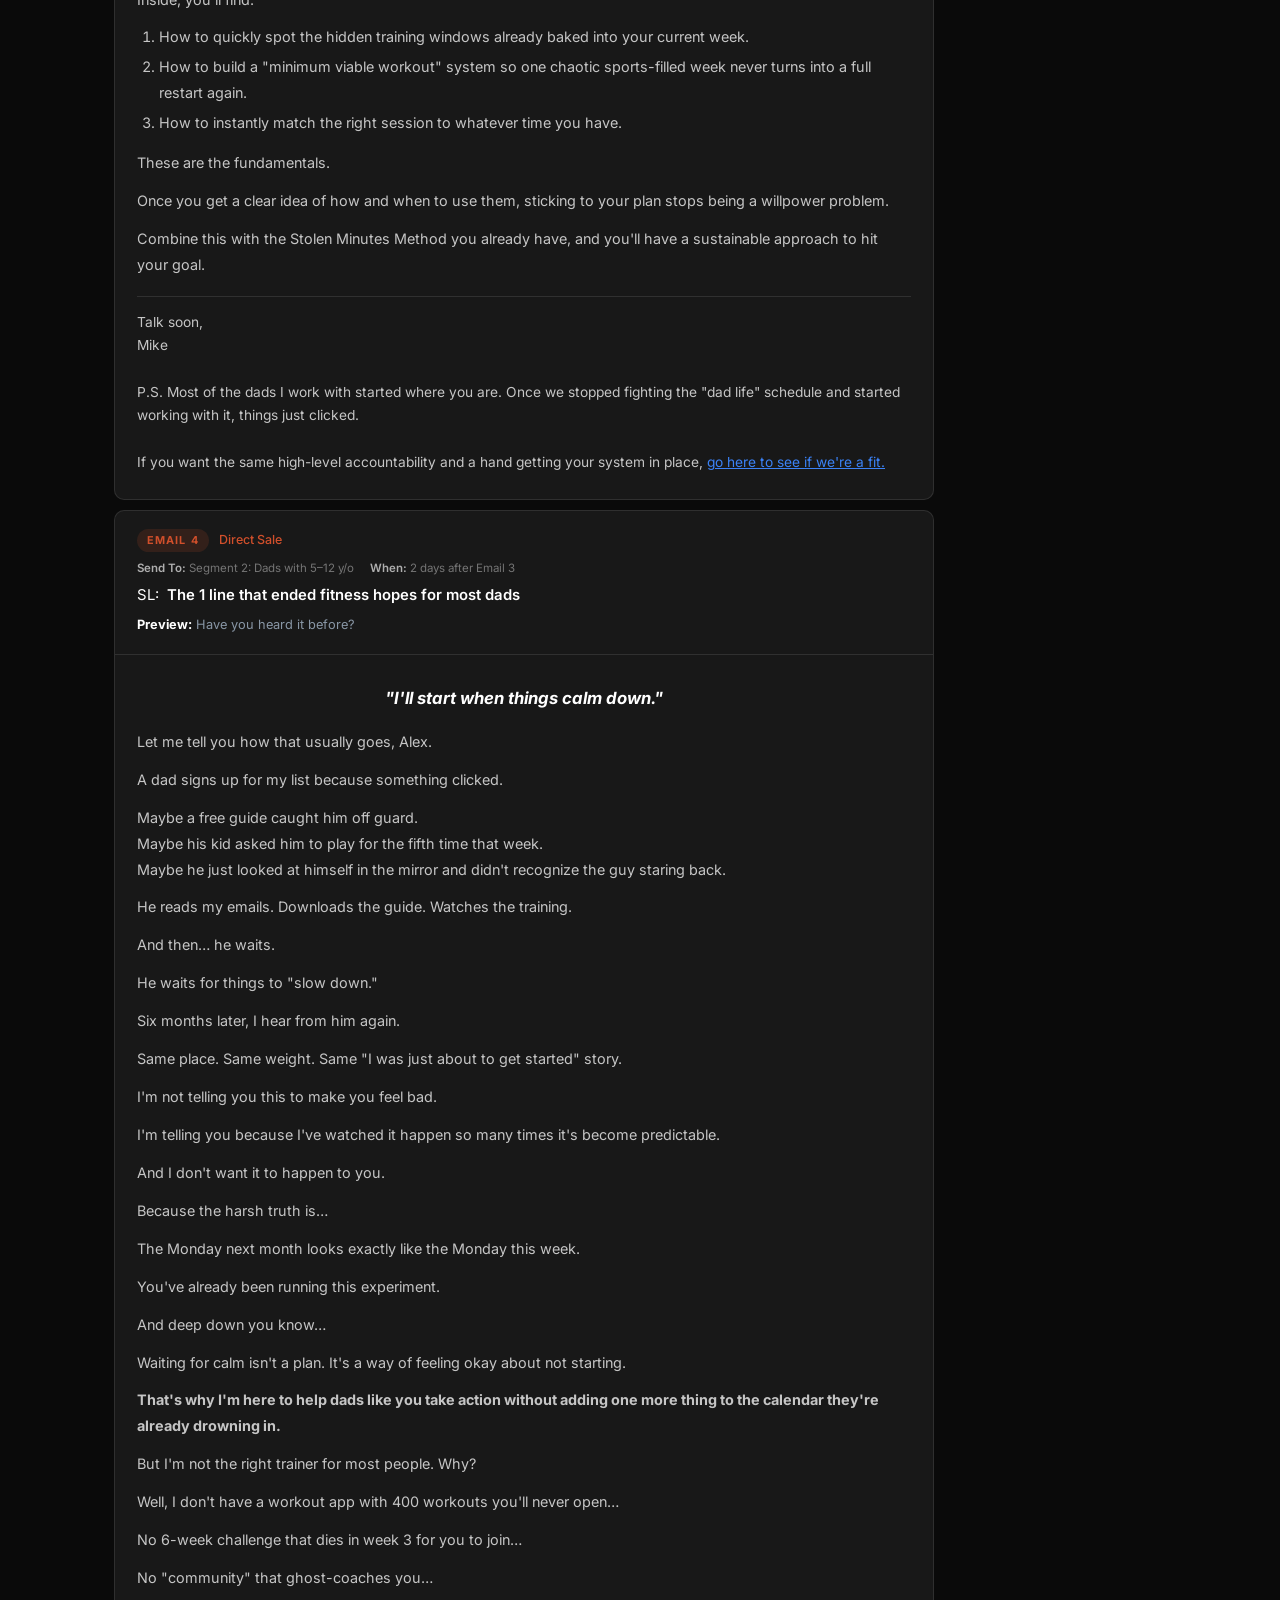
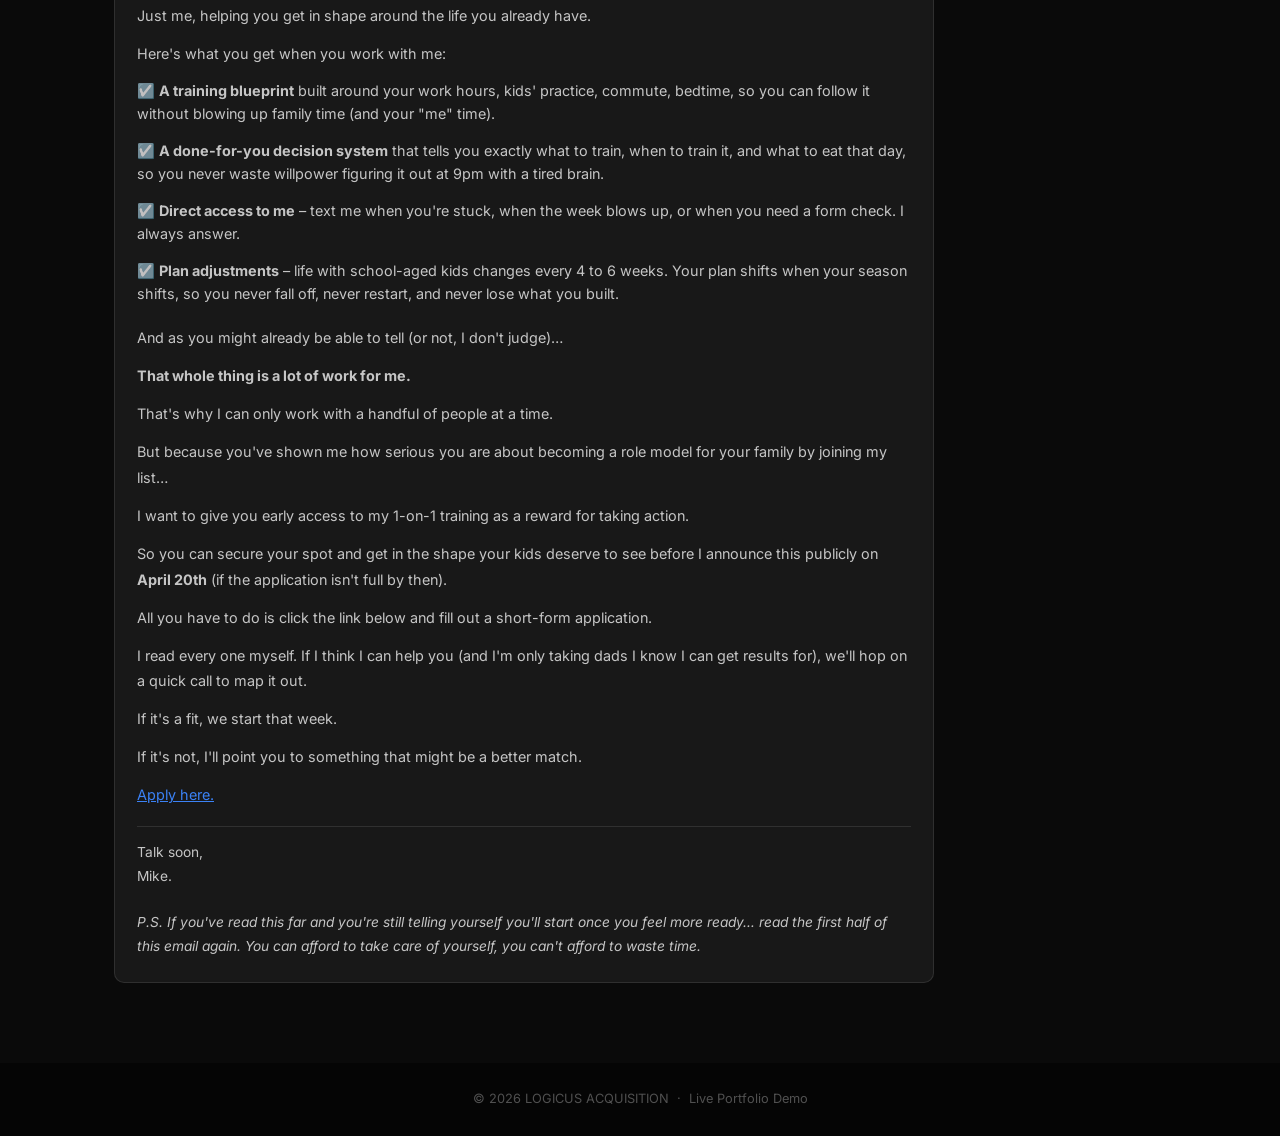
==== commit 455cd451: "Fix back link collision with logo on mobile nav Co-Authored-By: Claude Sonnet 4.6 <noreply@anthropic" ====
--- a/emails.html
+++ b/emails.html
@@ -9,6 +9,38 @@
   <link href="https://fonts.googleapis.com/css2?family=Inter:wght@300;400;500;600;700;800&display=swap" rel="stylesheet">
   <link rel="stylesheet" href="styles.css">
   <style>
+    /* Fixed nav — this page only */
+    body > nav {
+      position: fixed !important;
+      top: 0;
+      left: 0;
+      right: 0;
+      z-index: 100;
+    }
+    /* Push content below the fixed nav */
+    body {
+      padding-top: 65px;
+    }
+    .nav-inner {
+      position: relative;
+    }
+    .back-link {
+      position: absolute;
+      right: 24px;
+      top: 50%;
+      transform: translateY(-50%);
+      display: inline-flex;
+      align-items: center;
+      gap: 6px;
+      color: #D04F2B;
+      font-size: 0.85rem;
+      font-weight: 600;
+      text-decoration: none;
+      white-space: nowrap;
+      transition: color 0.2s;
+    }
+    .back-link:hover { color: #E8673A; }
+
     .emails-hero {
       padding: 64px 0 48px;
       text-align: center;
@@ -28,13 +60,65 @@
     .emails-section {
       padding: 0 0 80px;
     }
+
+    /* Email header — flat layout, no accordion grid */
+    .email-header {
+      display: flex;
+      flex-direction: column;
+      gap: 7px;
+      cursor: default;
+    }
+    .email-toggle { display: none; }
+
+    /* Email header meta row (Send To / When) */
+    .email-header-meta {
+      display: flex;
+      flex-wrap: wrap;
+      gap: 4px 16px;
+    }
+    .email-meta-item {
+      font-size: 11.5px;
+      color: rgba(255,255,255,0.4);
+    }
+    .email-meta-item strong {
+      color: rgba(255,255,255,0.65);
+      font-weight: 600;
+    }
+    /* Orange email num badge + type label */
+    .email-num {
+      background: rgba(208,79,43,0.15);
+      color: #D04F2B;
+    }
+    .email-type {
+      color: #D04F2B;
+    }
+    /* White labels for SL / Preview rows, SL label matches content size */
+    .email-subject strong {
+      color: #fff;
+      font-size: 0.93rem;
+    }
+    .email-preview-text strong {
+      color: #fff;
+    }
+    /* PS / sig same color as body text */
+    .email-body .email-sig {
+      color: rgba(255,255,255,0.75);
+    }
+    .alt-row {
+      display: flex;
+      flex-wrap: wrap;
+      gap: 4px 24px;
+    }
+    .alt-row .email-preview-text {
+      flex-shrink: 0;
+      color: #fff;
+    }
+
     /* Show all email bodies fully expanded */
     .email-body-wrap {
       max-height: none !important;
       overflow: visible !important;
     }
-    .email-header { cursor: default; }
-    .email-toggle { display: none; }
     .email-body a { color: #3B82F6; text-decoration: underline; }
     .email-body .email-quote-center {
       text-align: center;
@@ -65,39 +149,23 @@
       font-size: 0.9rem;
       line-height: 1.6;
     }
-    .email-header-meta {
-      display: flex;
-      flex-wrap: wrap;
-      gap: 6px 16px;
-      margin-bottom: 12px;
-    }
-    .email-meta-item {
-      font-size: 11.5px;
-      color: rgba(255,255,255,0.4);
-    }
-    .email-meta-item strong {
-      color: rgba(255,255,255,0.65);
-      font-weight: 600;
-    }
     .email-note {
       text-align: center;
       font-size: 0.8rem;
-      color: rgba(255,255,255,0.35);
+      color: rgba(255,255,255,0.6);
       margin-top: 40px;
       font-style: italic;
     }
-    .back-link {
-      display: inline-flex;
-      align-items: center;
-      gap: 6px;
-      color: rgba(255,255,255,0.45);
-      font-size: 0.85rem;
-      font-weight: 500;
-      text-decoration: none;
-      margin-bottom: 40px;
-      transition: color 0.2s;
-    }
-    .back-link:hover { color: rgba(255,255,255,0.8); }
+
+    @media (max-width: 600px) {
+      .nav-inner { justify-content: space-between; padding: 0 16px; }
+      .logo-mark { margin-left: 0 !important; }
+      .back-link {
+        position: static;
+        transform: none;
+        font-size: 0.78rem;
+      }
+    }
   </style>
 </head>
 <body>
@@ -112,6 +180,7 @@
           <div class="logo-sub">ACQUISITION</div>
         </div>
       </a>
+      <a href="funnel.html" class="back-link" onclick="event.preventDefault(); history.back();">← Back to walkthrough</a>
     </div>
   </nav>
 
@@ -119,7 +188,7 @@
   <section class="emails-hero">
     <div class="container">
       <h1>The Full Email Sequence</h1>
-      <p>Segment 2 — Dads with kids aged 5–12. Every word unchanged from the client deliverable.</p>
+      <p>Segment 2 — Dads with kids aged 5–12.</p>
     </div>
   </section>
 
@@ -127,7 +196,7 @@
   <section class="emails-section email-previews">
     <div class="container">
 
-      <a href="funnel.html" class="back-link">← Back to walkthrough</a>
+      <p class="email-note" style="margin-bottom:24px; font-size:0.72rem; max-width:420px; margin-left:auto; margin-right:auto;"><strong style="color:#fff;">BEFORE YOU READ:</strong> "Alex" is a placeholder. In live deployment, each subscriber's real name is inserted automatically by the email platform.</p>
 
       <div class="email-stack">
 
@@ -144,13 +213,16 @@
             </div>
             <div class="email-subject"><strong>SL:</strong> Your Stolen Minutes Method is here, Alex</div>
             <div class="email-preview-text"><strong>Preview:</strong> Free fitness guide for dads with active kids</div>
+            <div class="alt-row">
+              <div class="email-preview-text"><strong>Alt SL:</strong> You signed up for this, Alex?</div>
+            </div>
           </div>
           <div class="email-body-wrap">
             <div class="email-body">
               <p>Hey Alex,</p>
               <p>I went through your quiz answers…</p>
               <p>And I believe this is the exact guide you've been looking for:</p>
-              <p><a href="#">Click here to download The Stolen Minutes Method: Train Smarter Around Your Kids' Schedule.</a></p>
+              <p><a href="javascript:void(0)">Click here to download The Stolen Minutes Method: Train Smarter Around Your Kids' Schedule.</a></p>
               <p><strong>Now, before you dig in…</strong></p>
               <p>I want to make sure you don't miss what's coming next.</p>
               <p>You just joined a group of dads who decided their kids deserve to see them at their best, not just hear about it.</p>
@@ -193,6 +265,9 @@
             </div>
             <div class="email-subject"><strong>SL:</strong> "Dad bod" to "Fit dad" without missing their game</div>
             <div class="email-preview-text"><strong>Preview:</strong> My story</div>
+            <div class="alt-row">
+              <div class="email-preview-text"><strong>Alt SL:</strong> The day my son asked a question I couldn't answer…</div>
+            </div>
           </div>
           <div class="email-body-wrap">
             <div class="email-body">
@@ -252,7 +327,7 @@
           <div class="email-header">
             <div class="email-meta">
               <span class="email-num">Email 3</span>
-              <span class="email-type">Value + Product Aware</span>
+              <span class="email-type">Value</span>
             </div>
             <div class="email-header-meta">
               <span class="email-meta-item"><strong>Send To:</strong> Segment 2: Dads with 5–12 y/o</span>
@@ -260,6 +335,10 @@
             </div>
             <div class="email-subject"><strong>SL:</strong> Your kids' sport schedule predicts your fitness plan</div>
             <div class="email-preview-text"><strong>Preview:</strong> Here's how to avoid the crash</div>
+            <div class="alt-row">
+              <div class="email-preview-text"><strong>Alt SL:</strong> Will your kids see a strong dad or a winded one this season?</div>
+              <div class="email-preview-text"><strong>Alt Preview:</strong> Read this to find out…</div>
+            </div>
           </div>
           <div class="email-body-wrap">
             <div class="email-body">
@@ -283,7 +362,7 @@
               <p>So if you want to know how to make sure your life and plan are actually in sync…</p>
               <p>So you can finally get back in shape, keep up with your kids on the field without getting gassed and stop starting over every few weeks.</p>
               <p>I put together a free training that breaks everything down for dads exactly like us.</p>
-              <p><a href="#">Watch it here.</a></p>
+              <p><a href="javascript:void(0)">Watch it here.</a></p>
               <p>Inside, you'll find:</p>
               <ol>
                 <li>How to quickly spot the hidden training windows already baked into your current week.</li>
@@ -293,7 +372,7 @@
               <p>These are the fundamentals.</p>
               <p>Once you get a clear idea of how and when to use them, sticking to your plan stops being a willpower problem.</p>
               <p>Combine this with the Stolen Minutes Method you already have, and you'll have a sustainable approach to hit your goal.</p>
-              <div class="email-sig">Talk soon,<br>Mike<br><br>P.S. Most of the dads I work with started where you are. Once we stopped fighting the "dad life" schedule and started working with it, things just clicked.<br><br>If you want the same high-level accountability and a hand getting your system in place, <a href="#">go here to see if we're a fit.</a></div>
+              <div class="email-sig">Talk soon,<br>Mike<br><br>P.S. Most of the dads I work with started where you are. Once we stopped fighting the "dad life" schedule and started working with it, things just clicked.<br><br>If you want the same high-level accountability and a hand getting your system in place, <a href="javascript:void(0)">go here to see if we're a fit.</a></div>
             </div>
           </div>
         </div>
@@ -354,15 +433,13 @@
               <p>I read every one myself. If I think I can help you (and I'm only taking dads I know I can get results for), we'll hop on a quick call to map it out.</p>
               <p>If it's a fit, we start that week.</p>
               <p>If it's not, I'll point you to something that might be a better match.</p>
-              <p><a href="#">Apply here.</a></p>
+              <p><a href="javascript:void(0)">Apply here.</a></p>
               <div class="email-sig">Talk soon,<br>Mike.<br><br><em>P.S. If you've read this far and you're still telling yourself you'll start once you feel more ready… read the first half of this email again. You can afford to take care of yourself, you can't afford to waste time.</em></div>
             </div>
           </div>
         </div>
 
       </div><!-- /email-stack -->
-
-      <p class="email-note">"Alex" is a first-name placeholder. In live deployment, each subscriber's real name is inserted automatically by the email platform.</p>
 
     </div>
   </section>
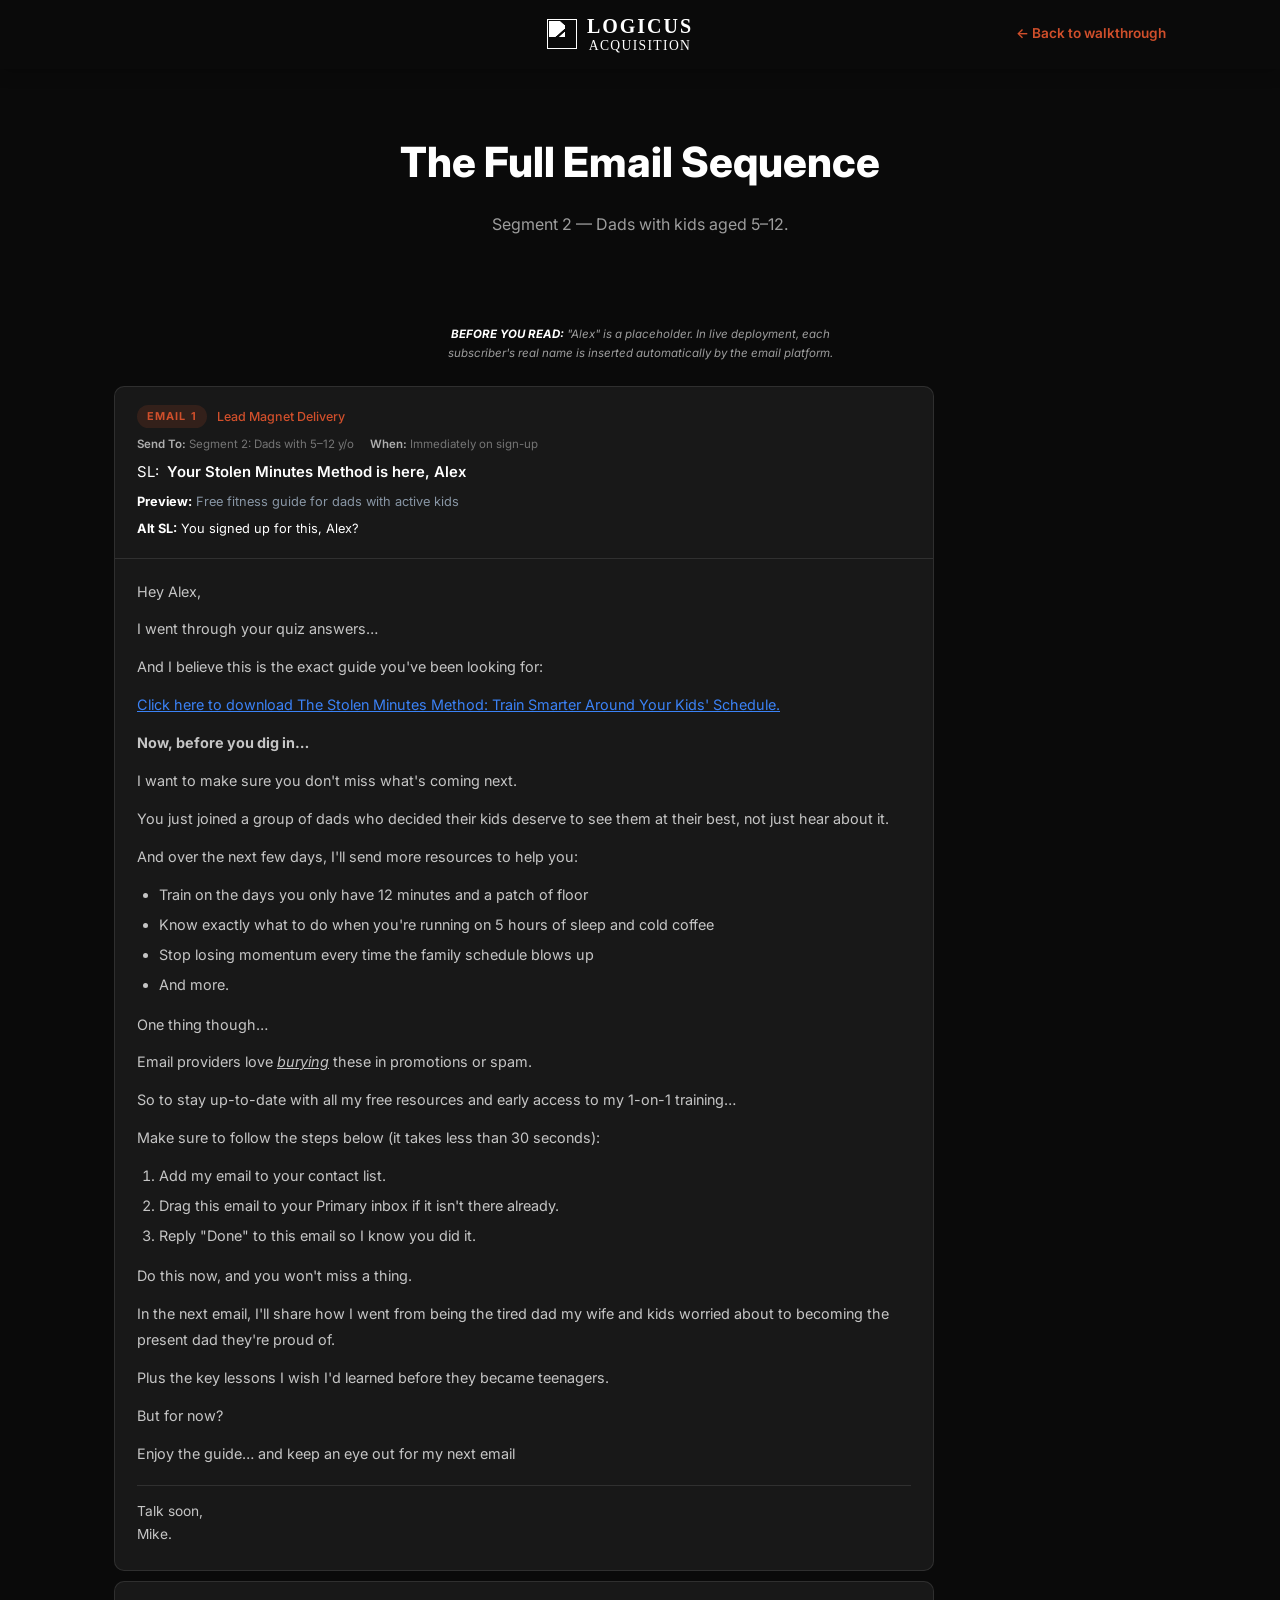
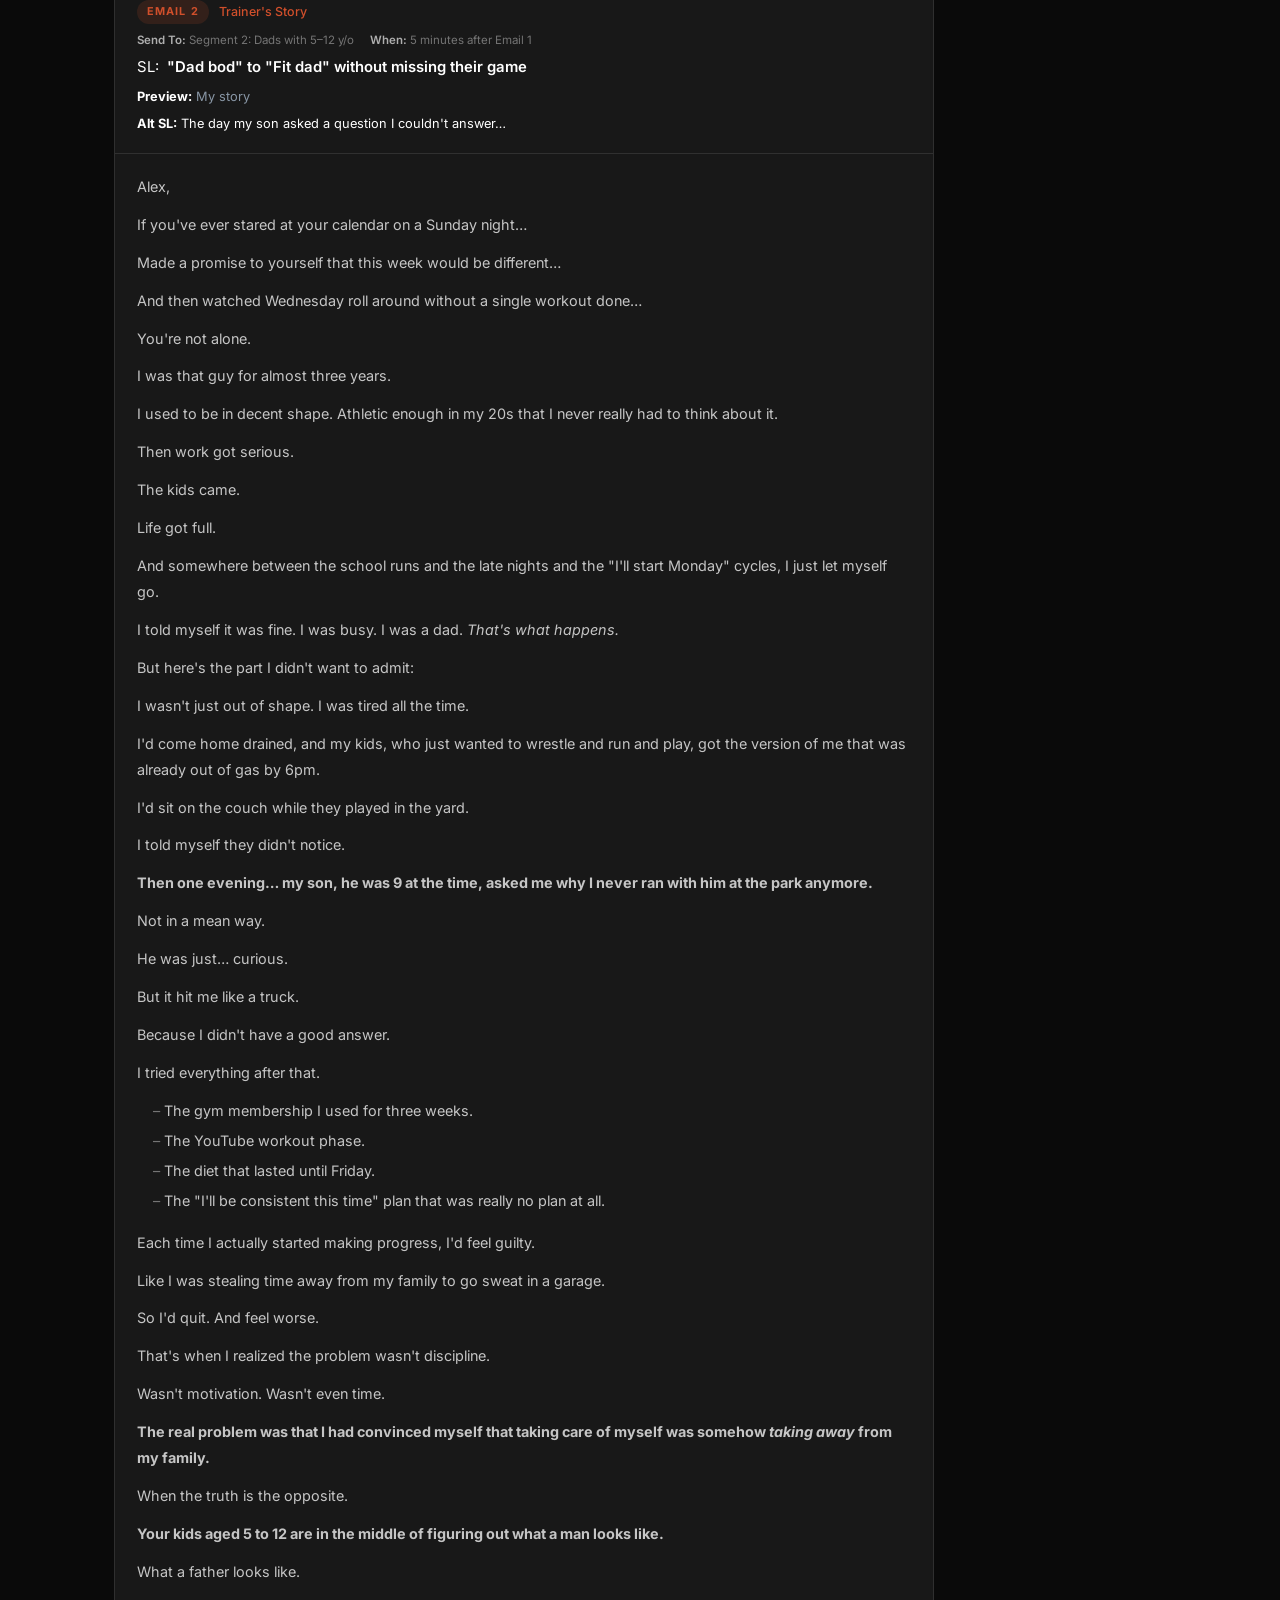
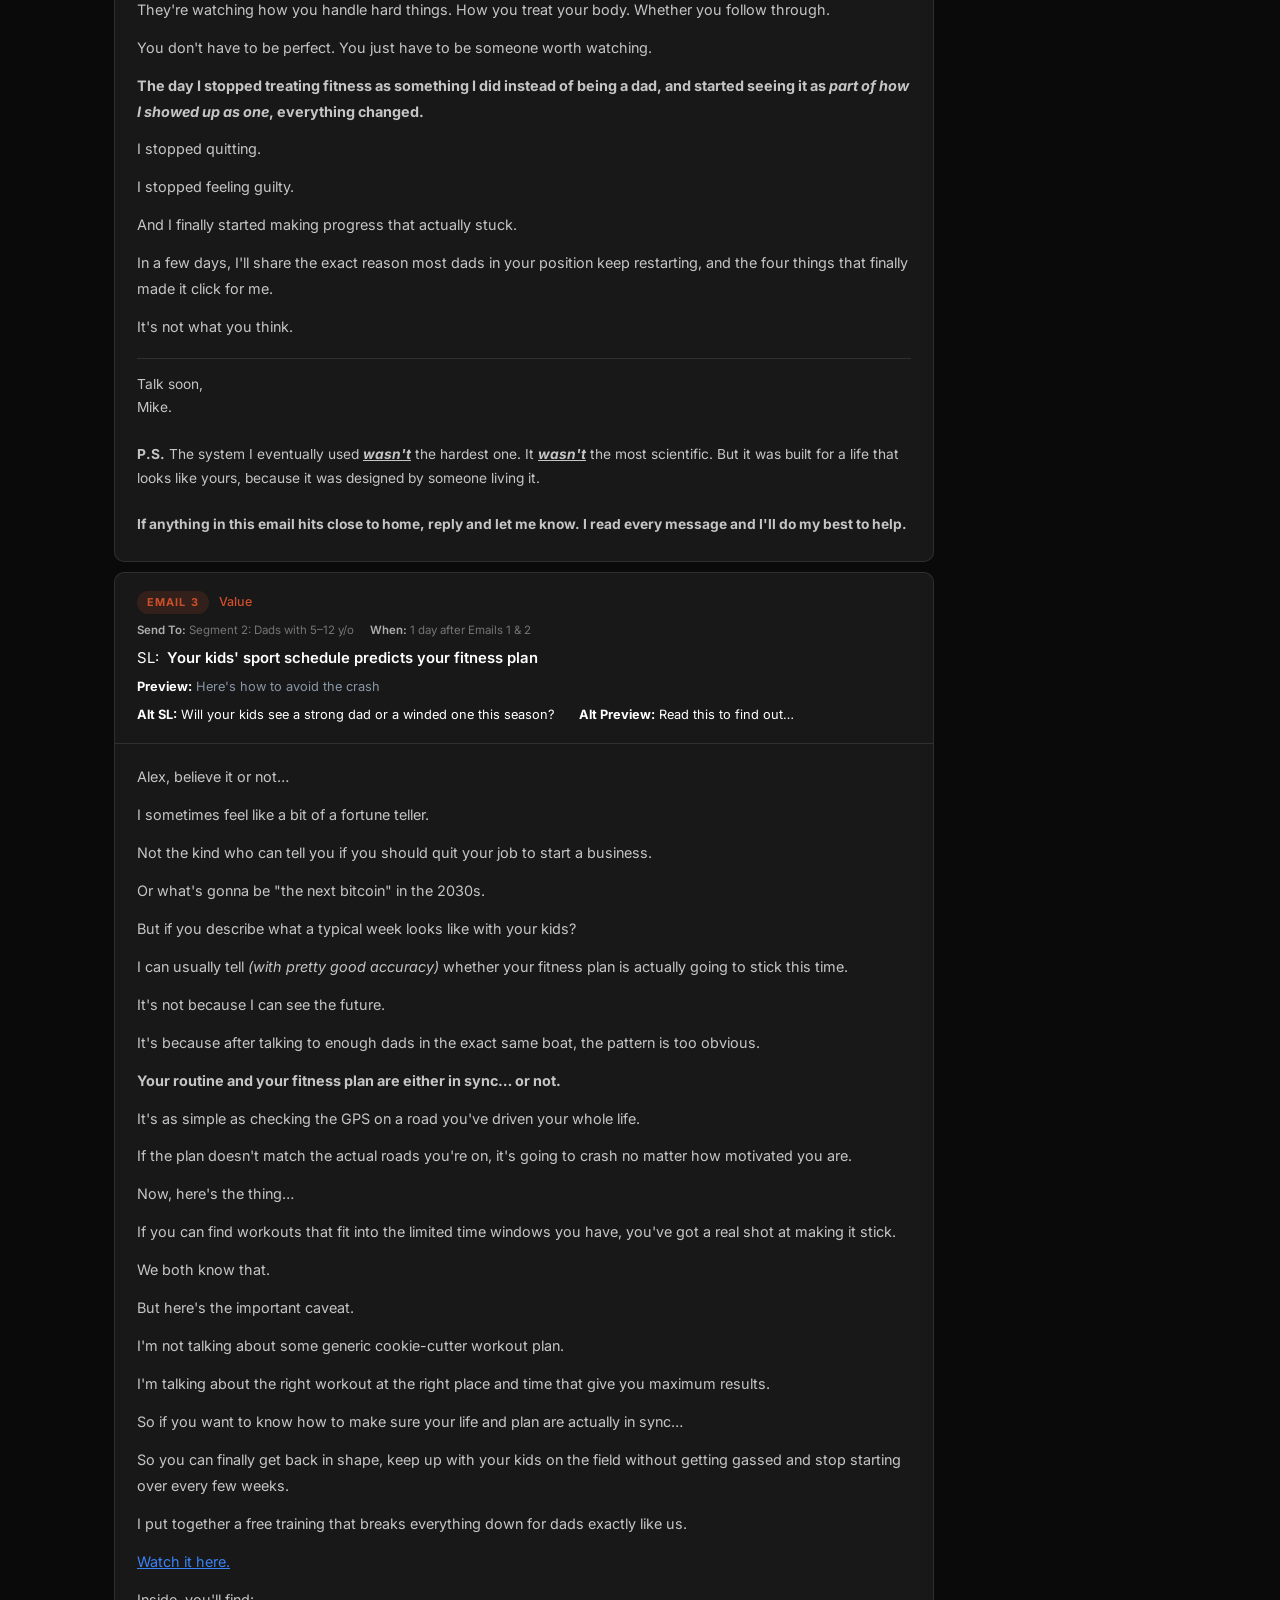
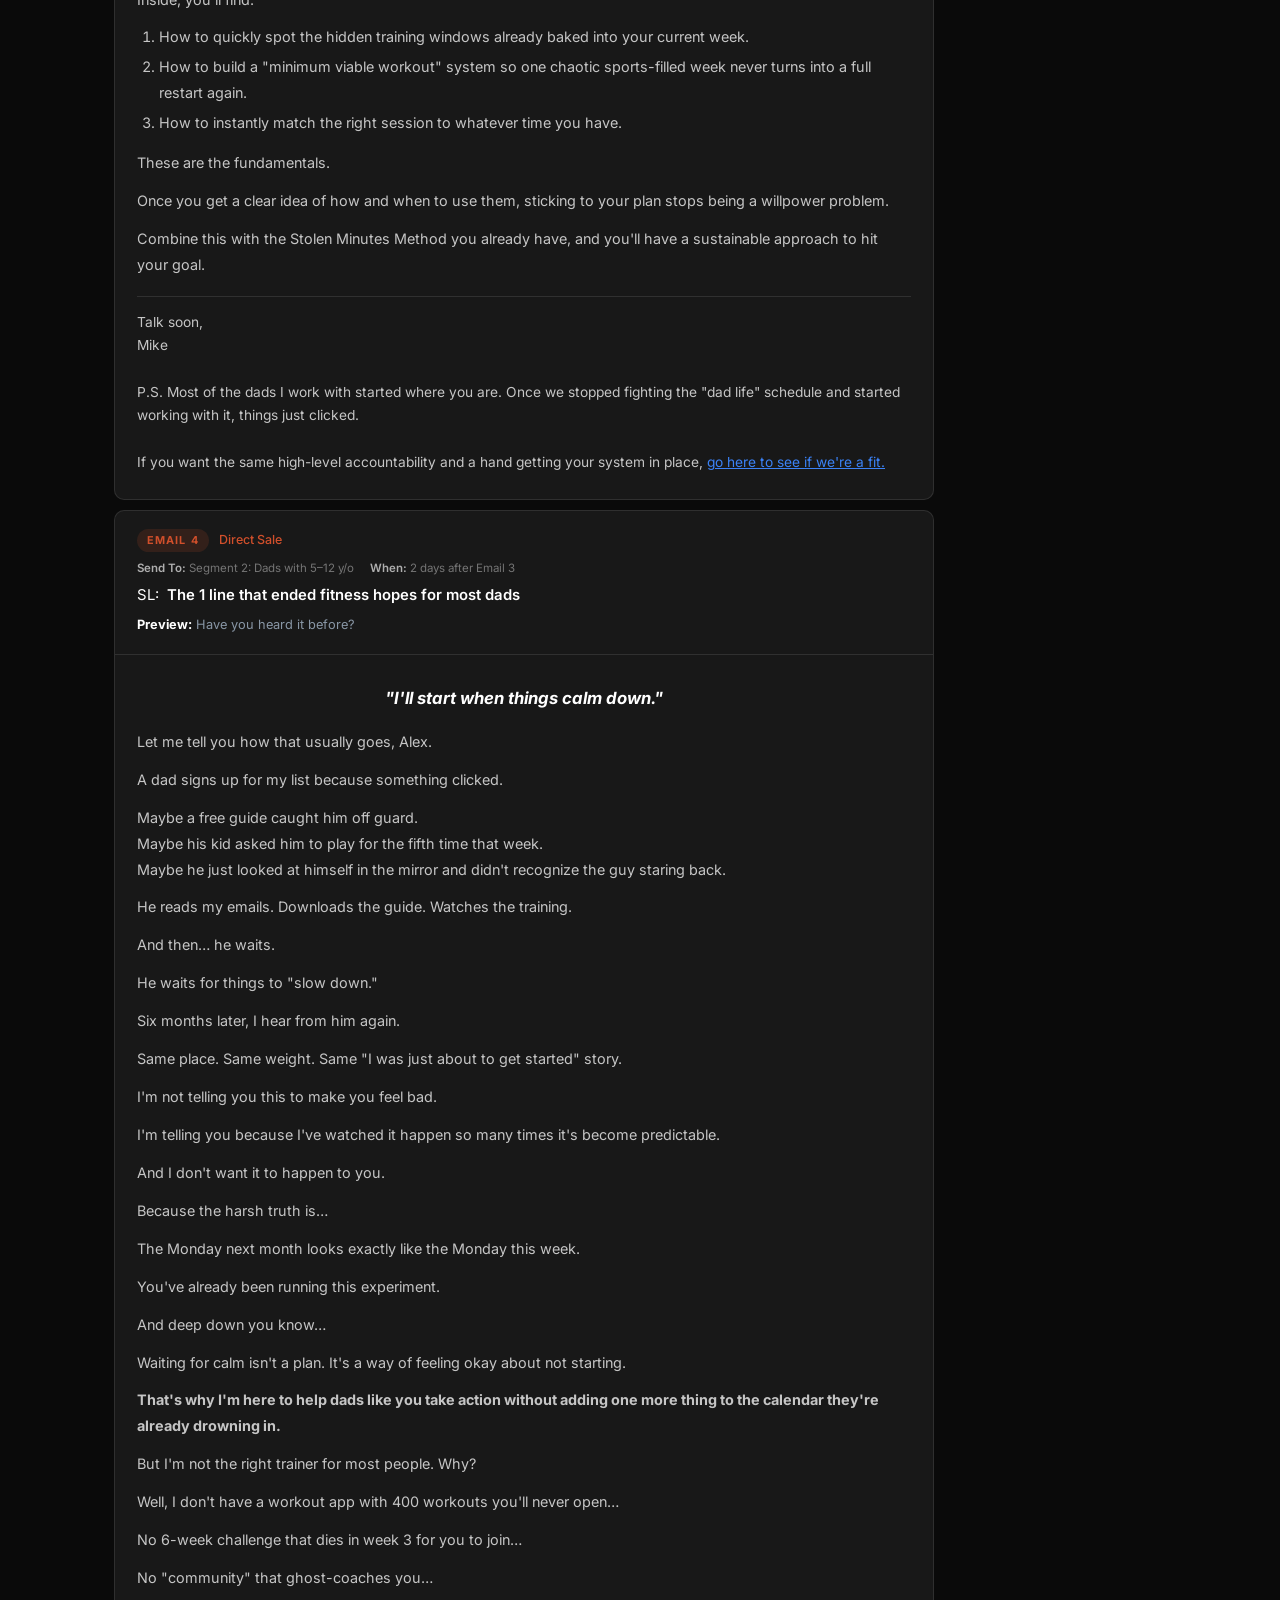
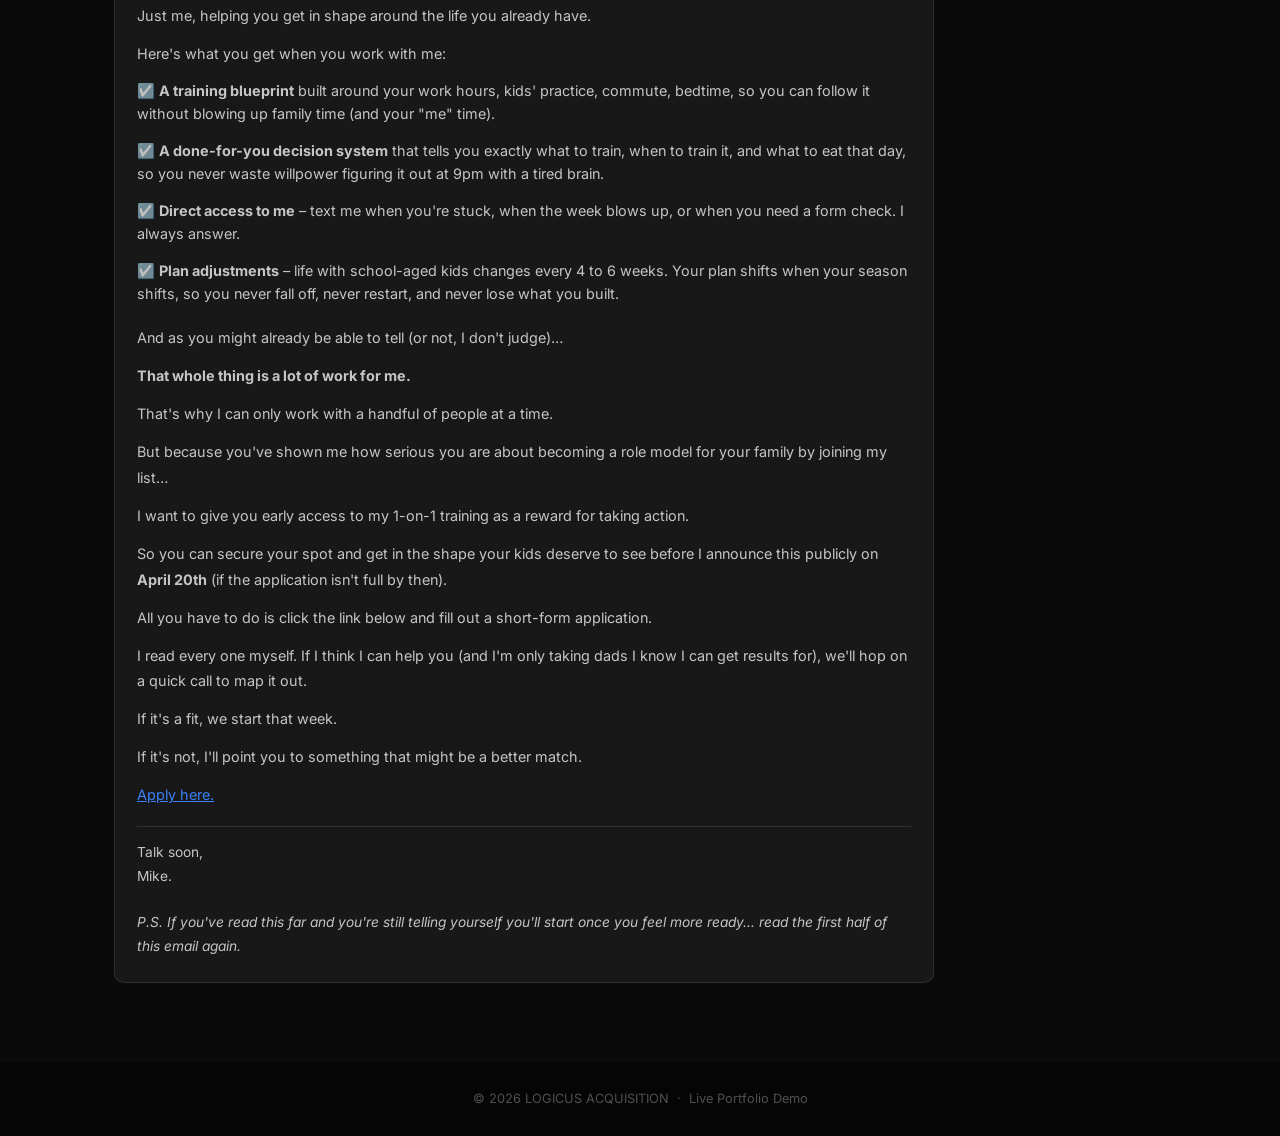
==== commit 8ec18233: "Remove last line from Email 4 PS Co-Authored-By: Claude Sonnet 4.6 <noreply@anthropic.com>" ====
--- a/emails.html
+++ b/emails.html
@@ -434,7 +434,7 @@
               <p>If it's a fit, we start that week.</p>
               <p>If it's not, I'll point you to something that might be a better match.</p>
               <p><a href="javascript:void(0)">Apply here.</a></p>
-              <div class="email-sig">Talk soon,<br>Mike.<br><br><em>P.S. If you've read this far and you're still telling yourself you'll start once you feel more ready… read the first half of this email again. You can afford to take care of yourself, you can't afford to waste time.</em></div>
+              <div class="email-sig">Talk soon,<br>Mike.<br><br><em>P.S. If you've read this far and you're still telling yourself you'll start once you feel more ready… read the first half of this email again.</em></div>
             </div>
           </div>
         </div>
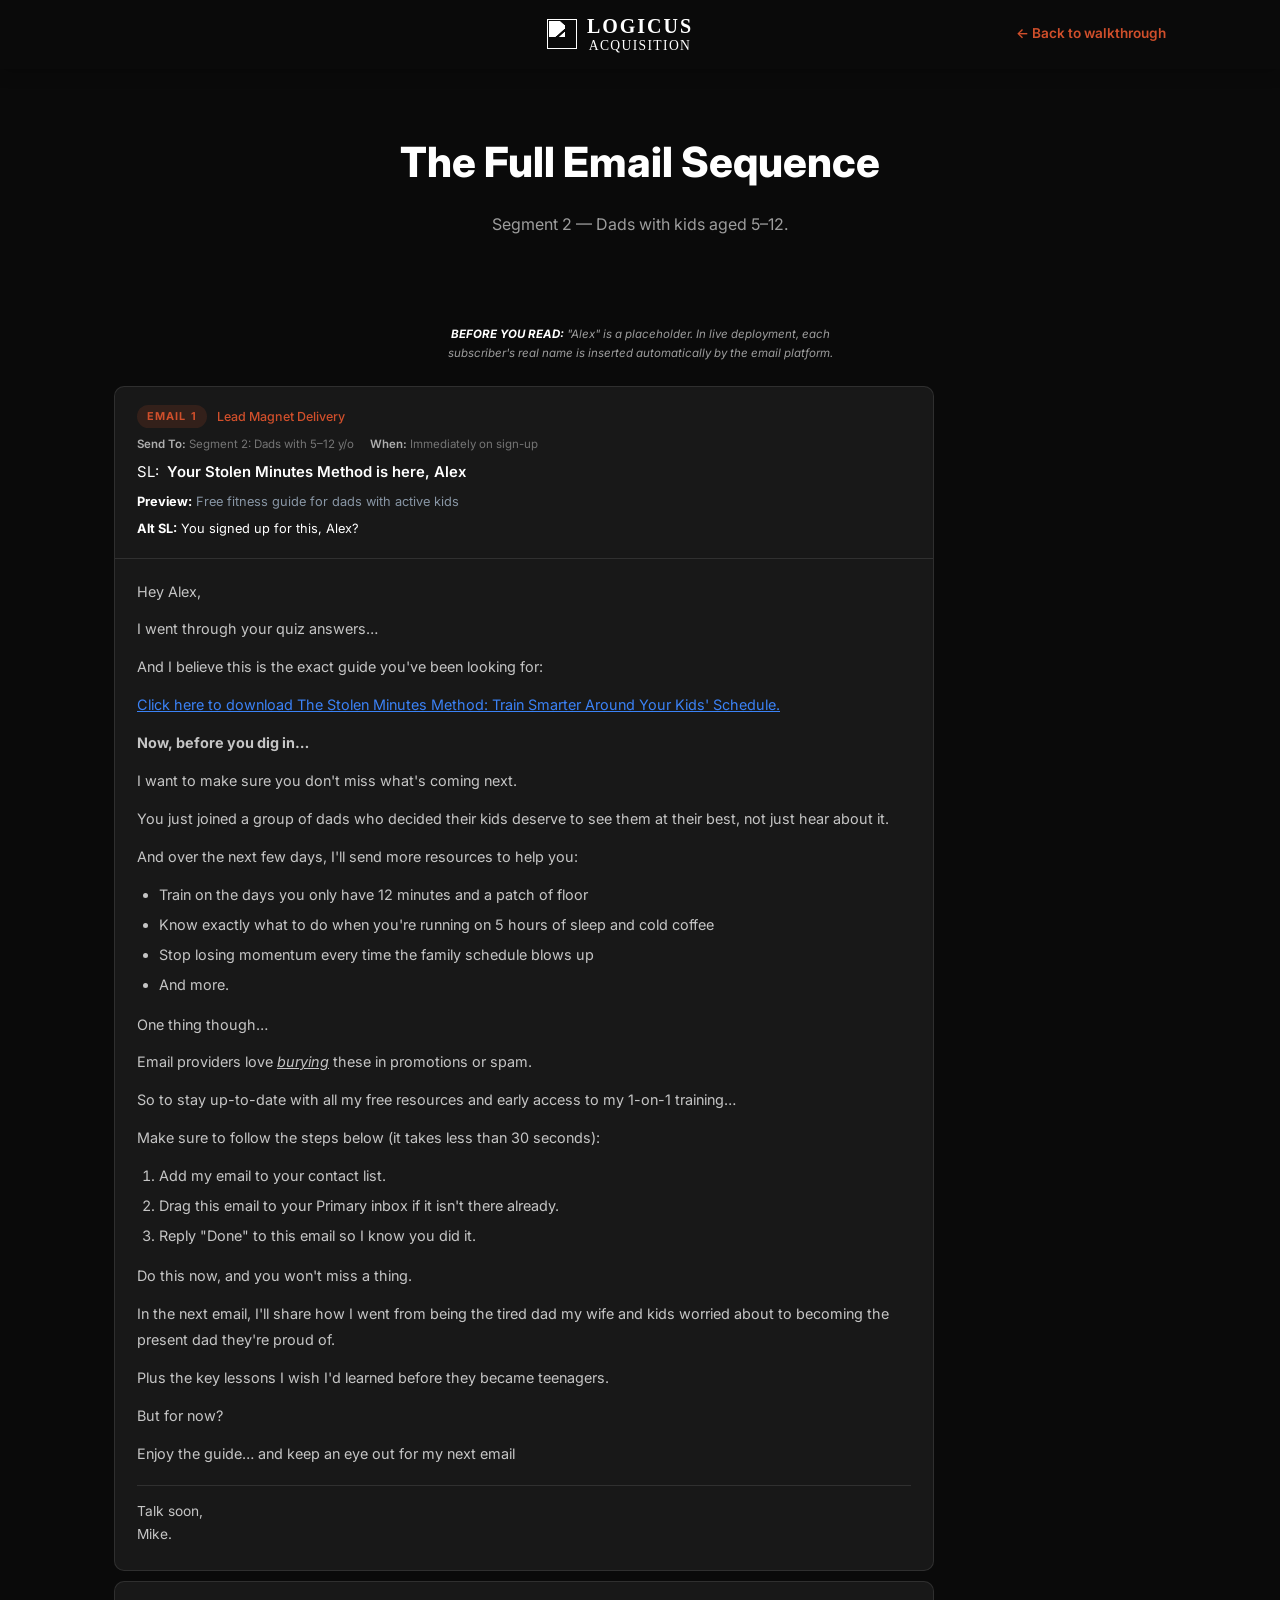
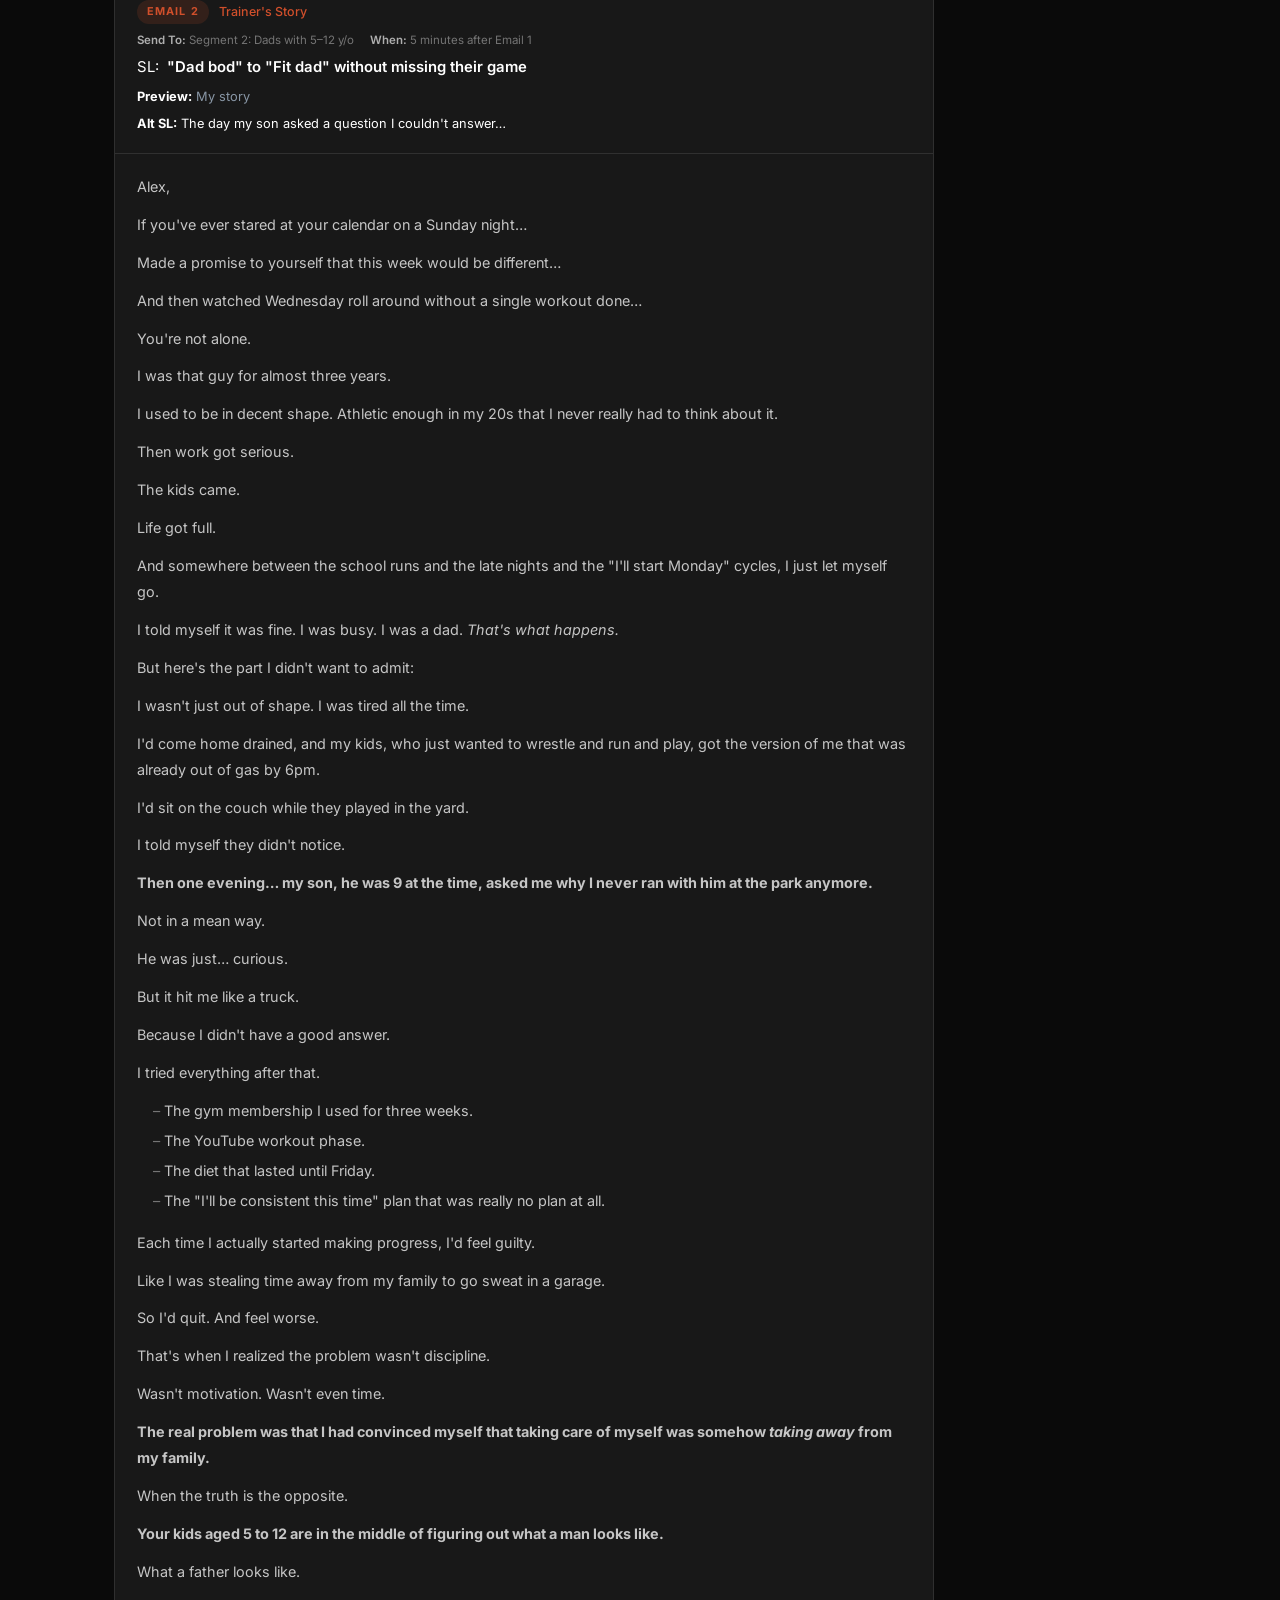
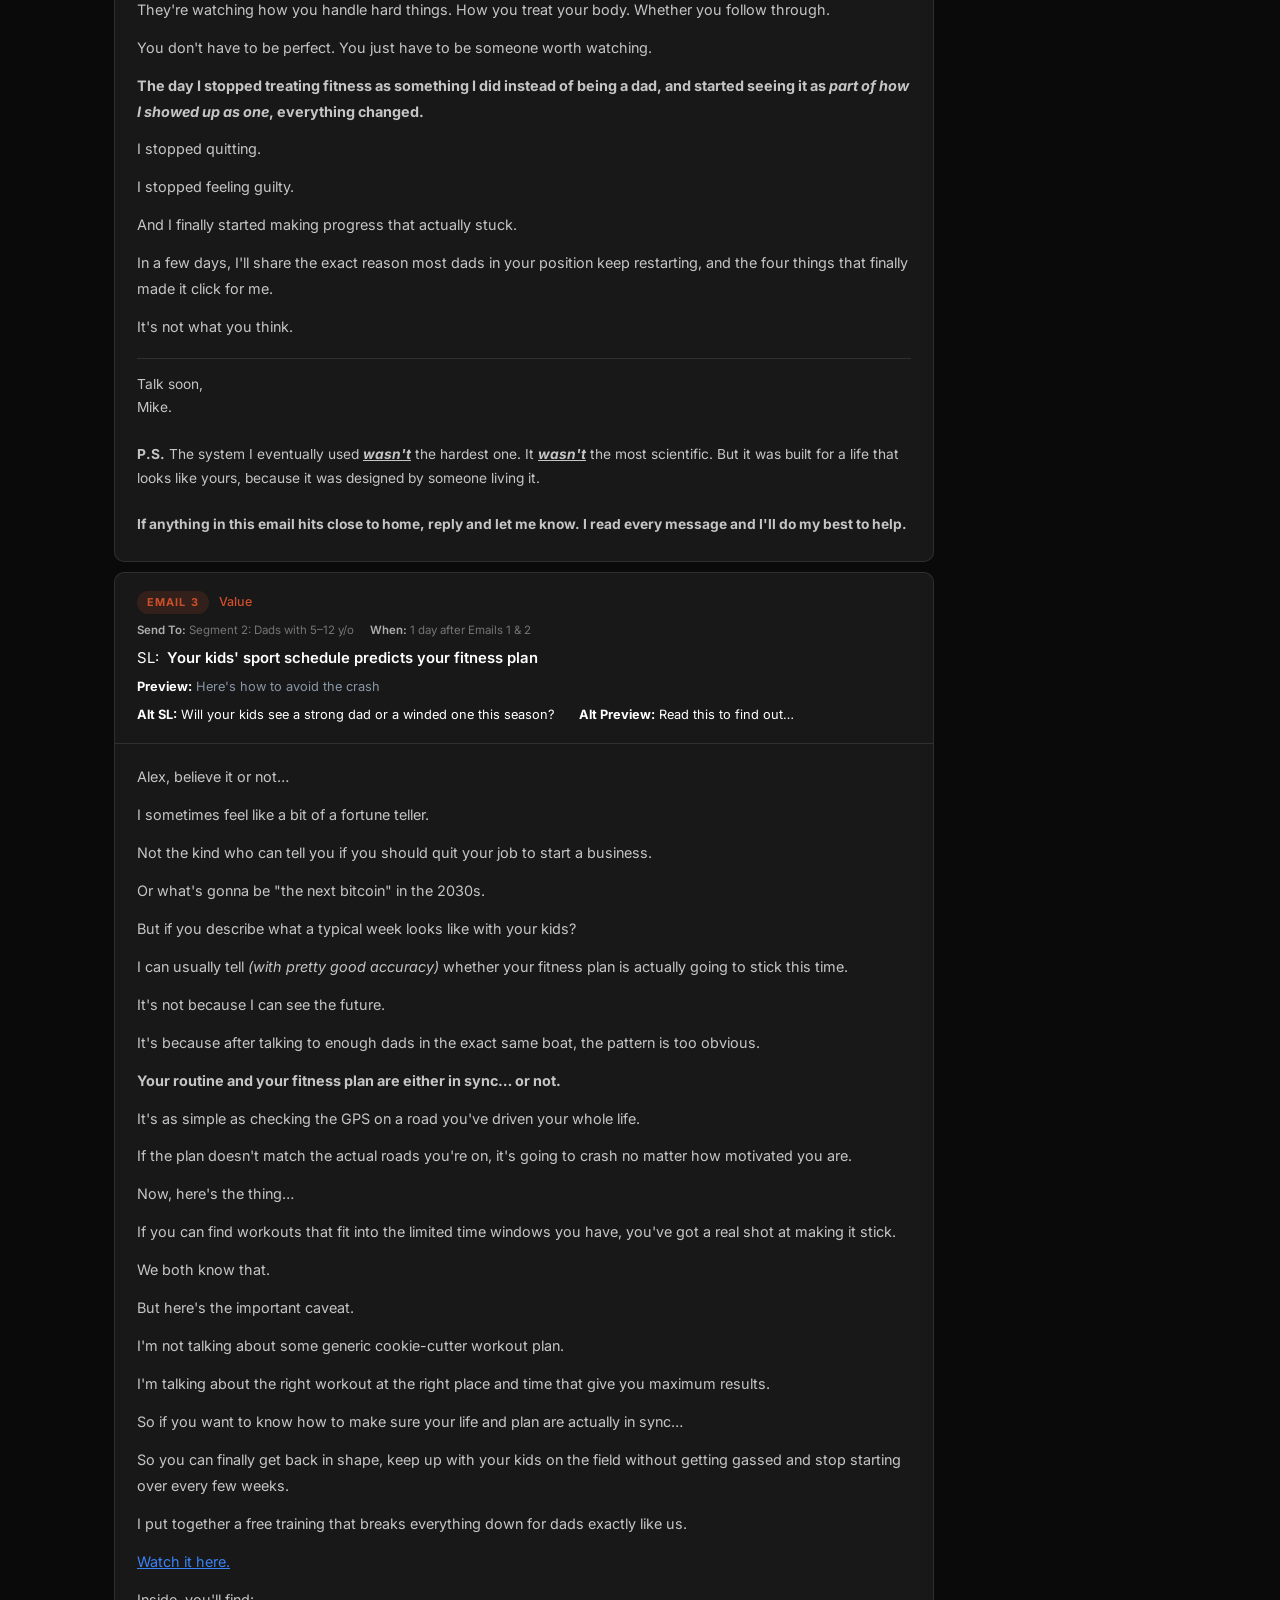
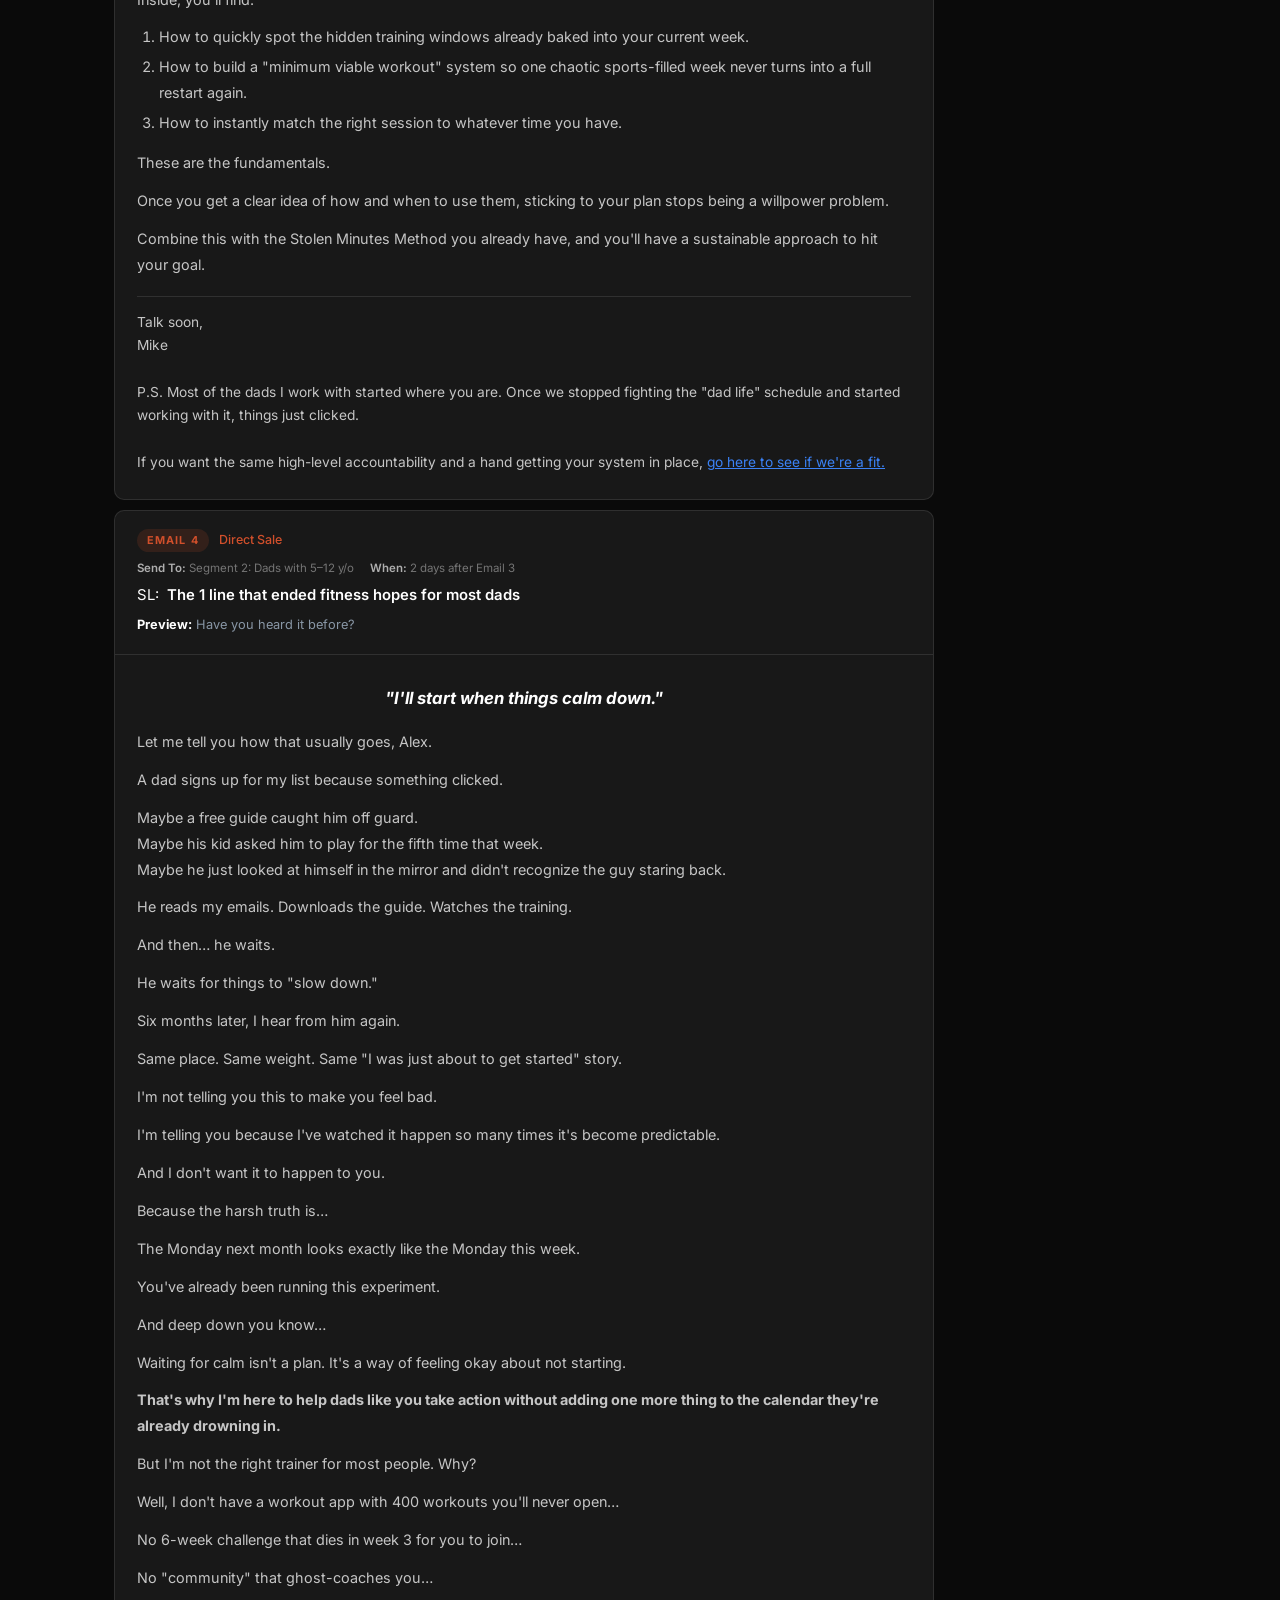
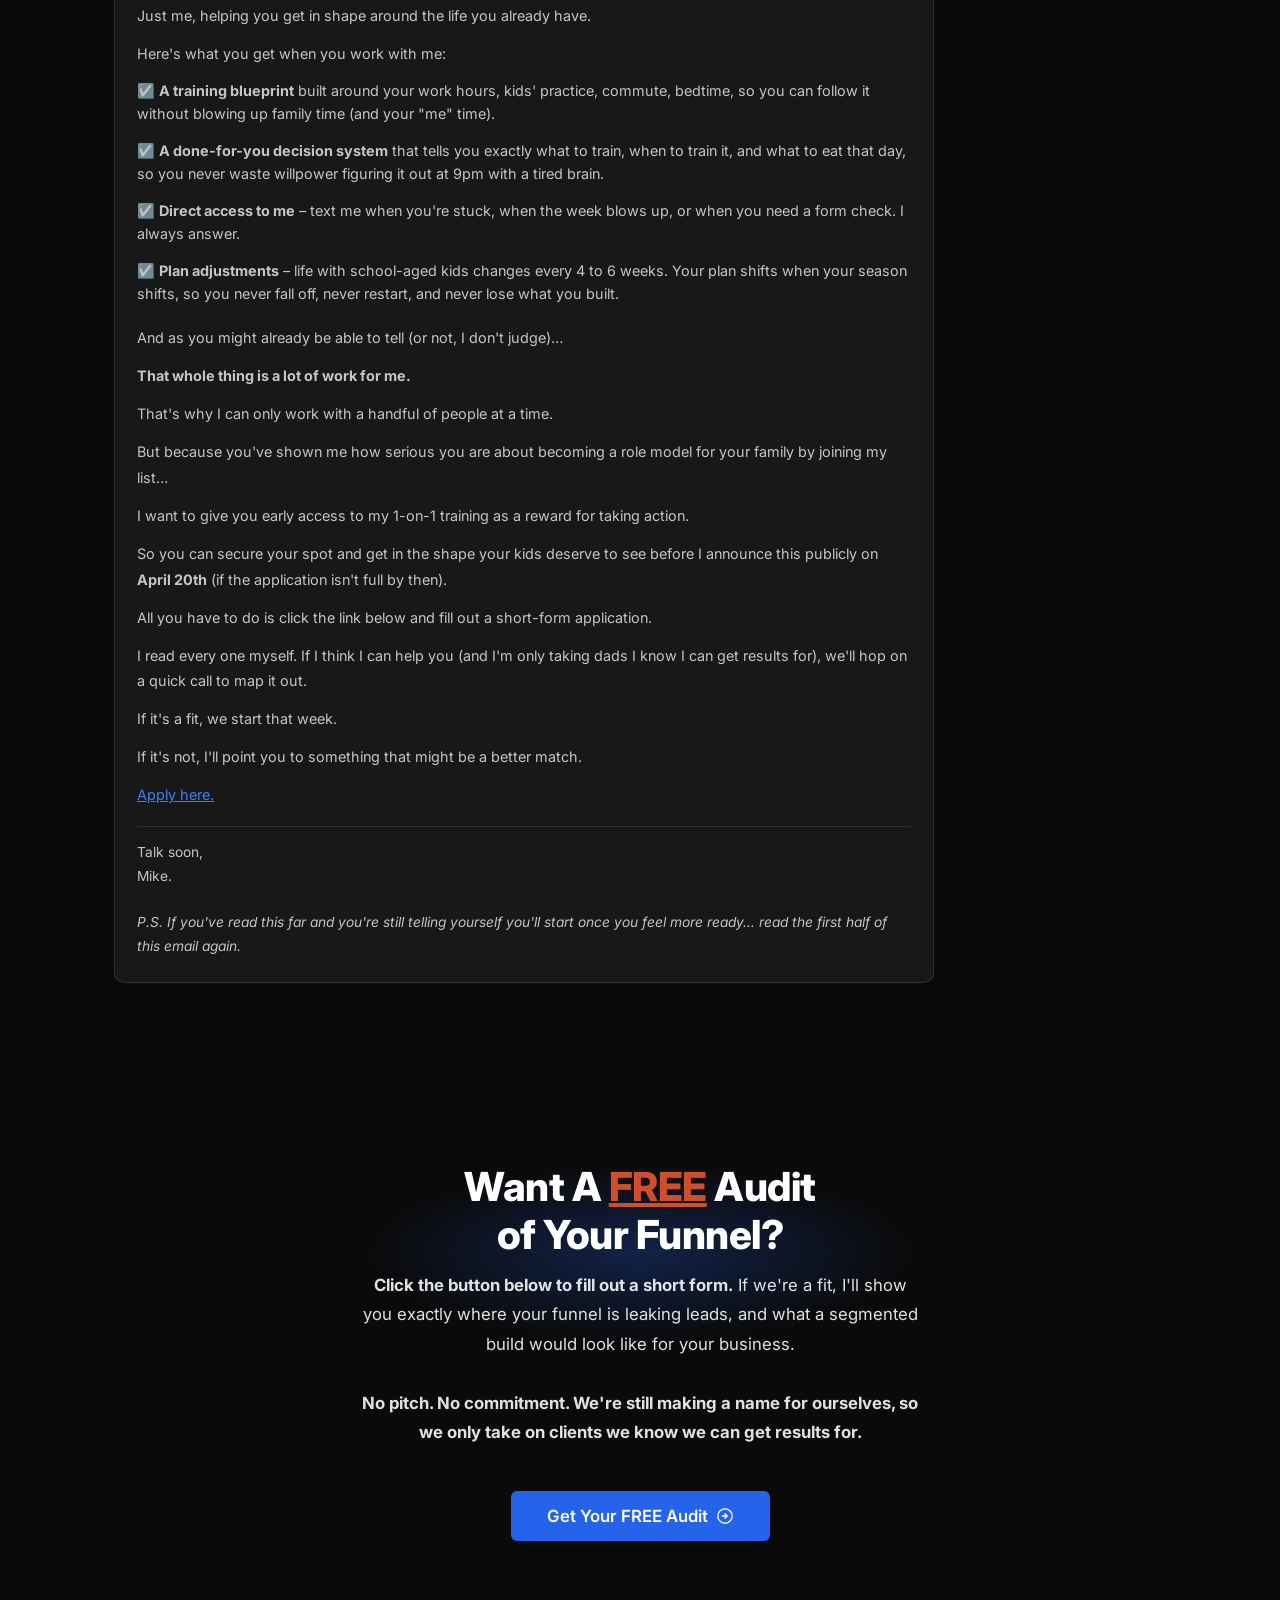
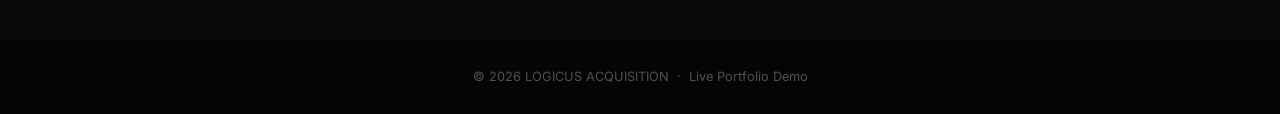
==== commit 22e7d6b3: "Add FREE Audit CTA section to emails.html Co-Authored-By: Claude Sonnet 4.6 <noreply@anthropic.com>" ====
--- a/emails.html
+++ b/emails.html
@@ -444,6 +444,19 @@
     </div>
   </section>
 
+  <!-- ======================== AUDIT CTA ======================== -->
+  <section class="audit-section">
+    <div class="container">
+      <div class="audit-inner">
+        <h2 style="text-wrap: balance;">Want A <span style="color:#D04F2B; text-decoration:underline;">FREE</span> Audit of Your Funnel?</h2>
+        <p class="section-sub"><strong>Click the button below to fill out a short form.</strong> If we're a fit, I'll show you exactly where your funnel is leaking leads, and what a segmented build would look like for your business.<br><br><strong>No pitch. No commitment. We're still making a name for ourselves, so we only take on clients we know we can get results for.</strong></p>
+        <div class="hero-cta" style="margin-top: 36px;">
+          <a href="https://docs.google.com/forms/d/e/1FAIpQLSd3DyoUWMhvoH6tZdubQtil6sRKJWbAAn-DKEaLsFB7wDBJww/viewform" target="_blank" class="btn btn-coral btn-lg">Get Your FREE Audit <svg width="18" height="18" viewBox="0 0 20 20" fill="none" xmlns="http://www.w3.org/2000/svg" style="flex-shrink:0"><circle cx="10" cy="10" r="8" stroke="currentColor" stroke-width="1.5"/><path d="M7 10h5.5M10 7.5l2.5 2.5-2.5 2.5" stroke="currentColor" stroke-width="1.5" stroke-linecap="round" stroke-linejoin="round"/></svg></a>
+        </div>
+      </div>
+    </div>
+  </section>
+
   <!-- ======================== FOOTER ======================== -->
   <footer>
     <div class="container">
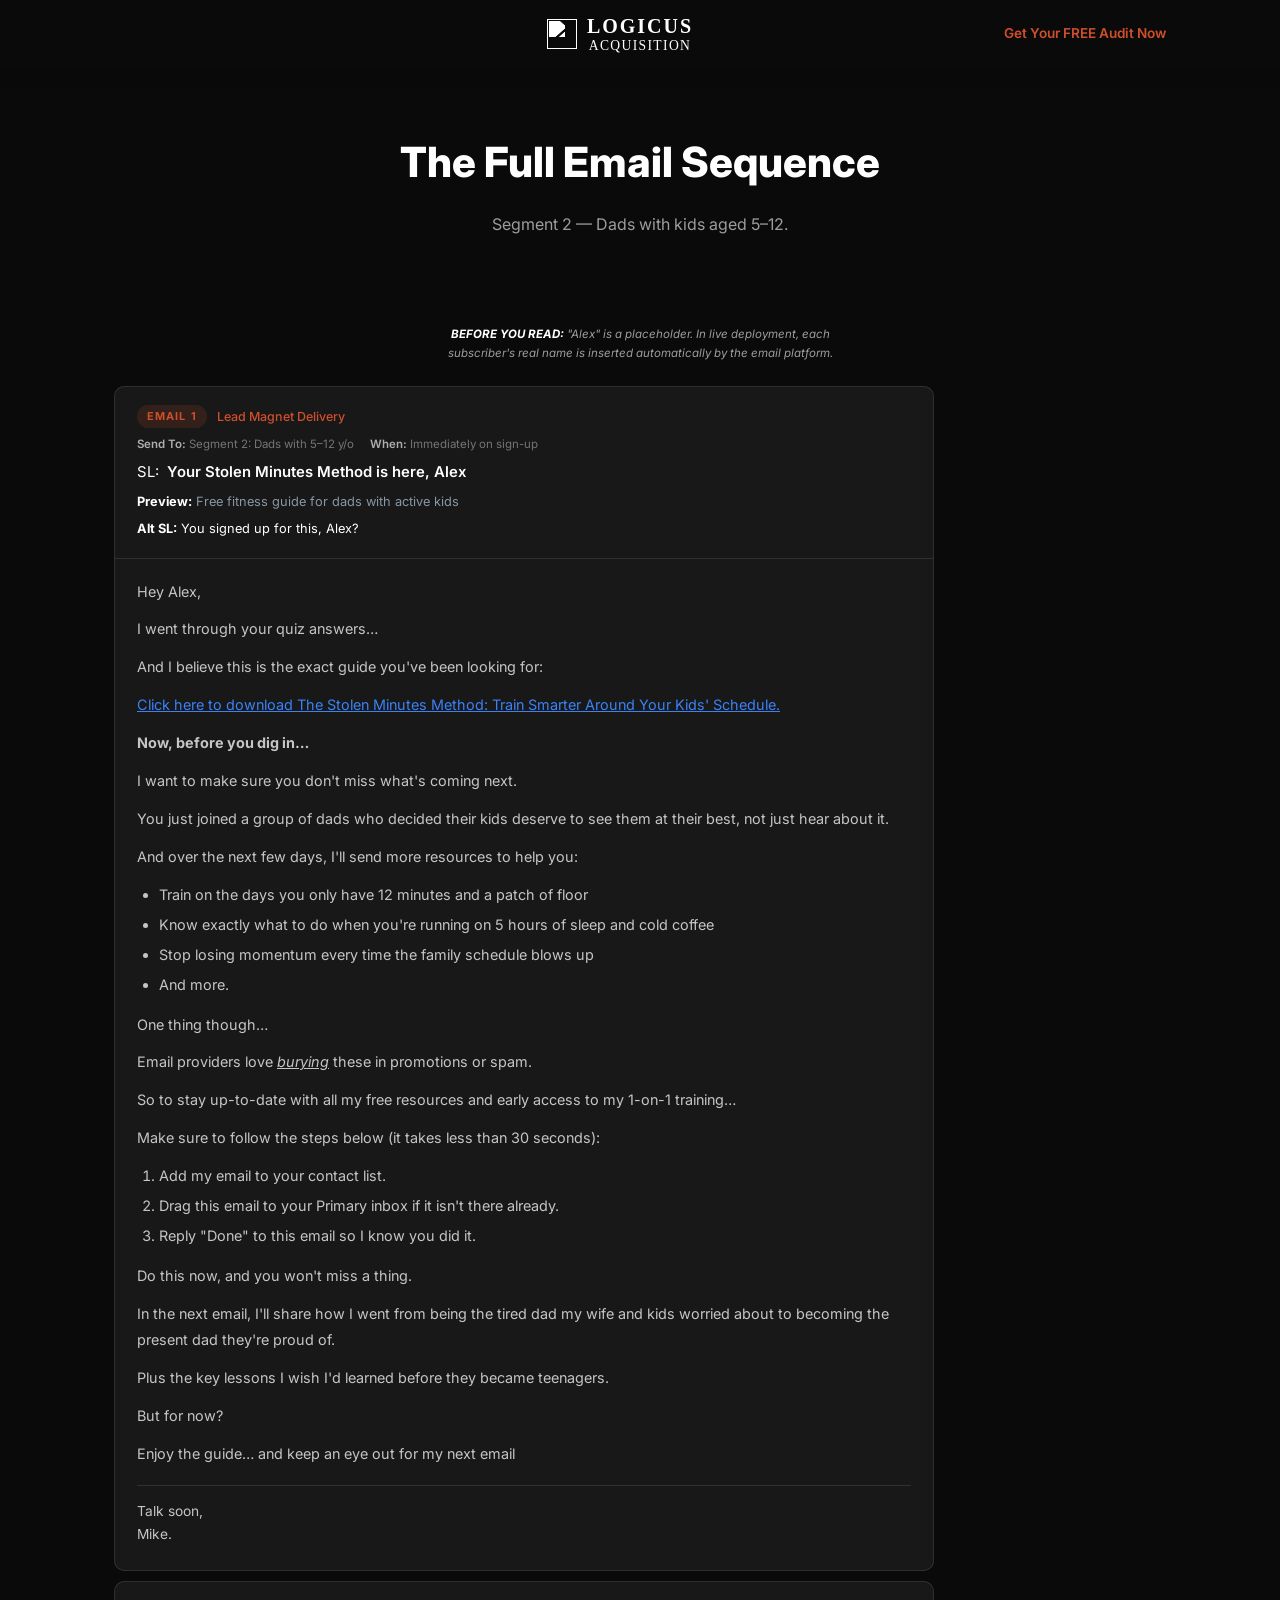
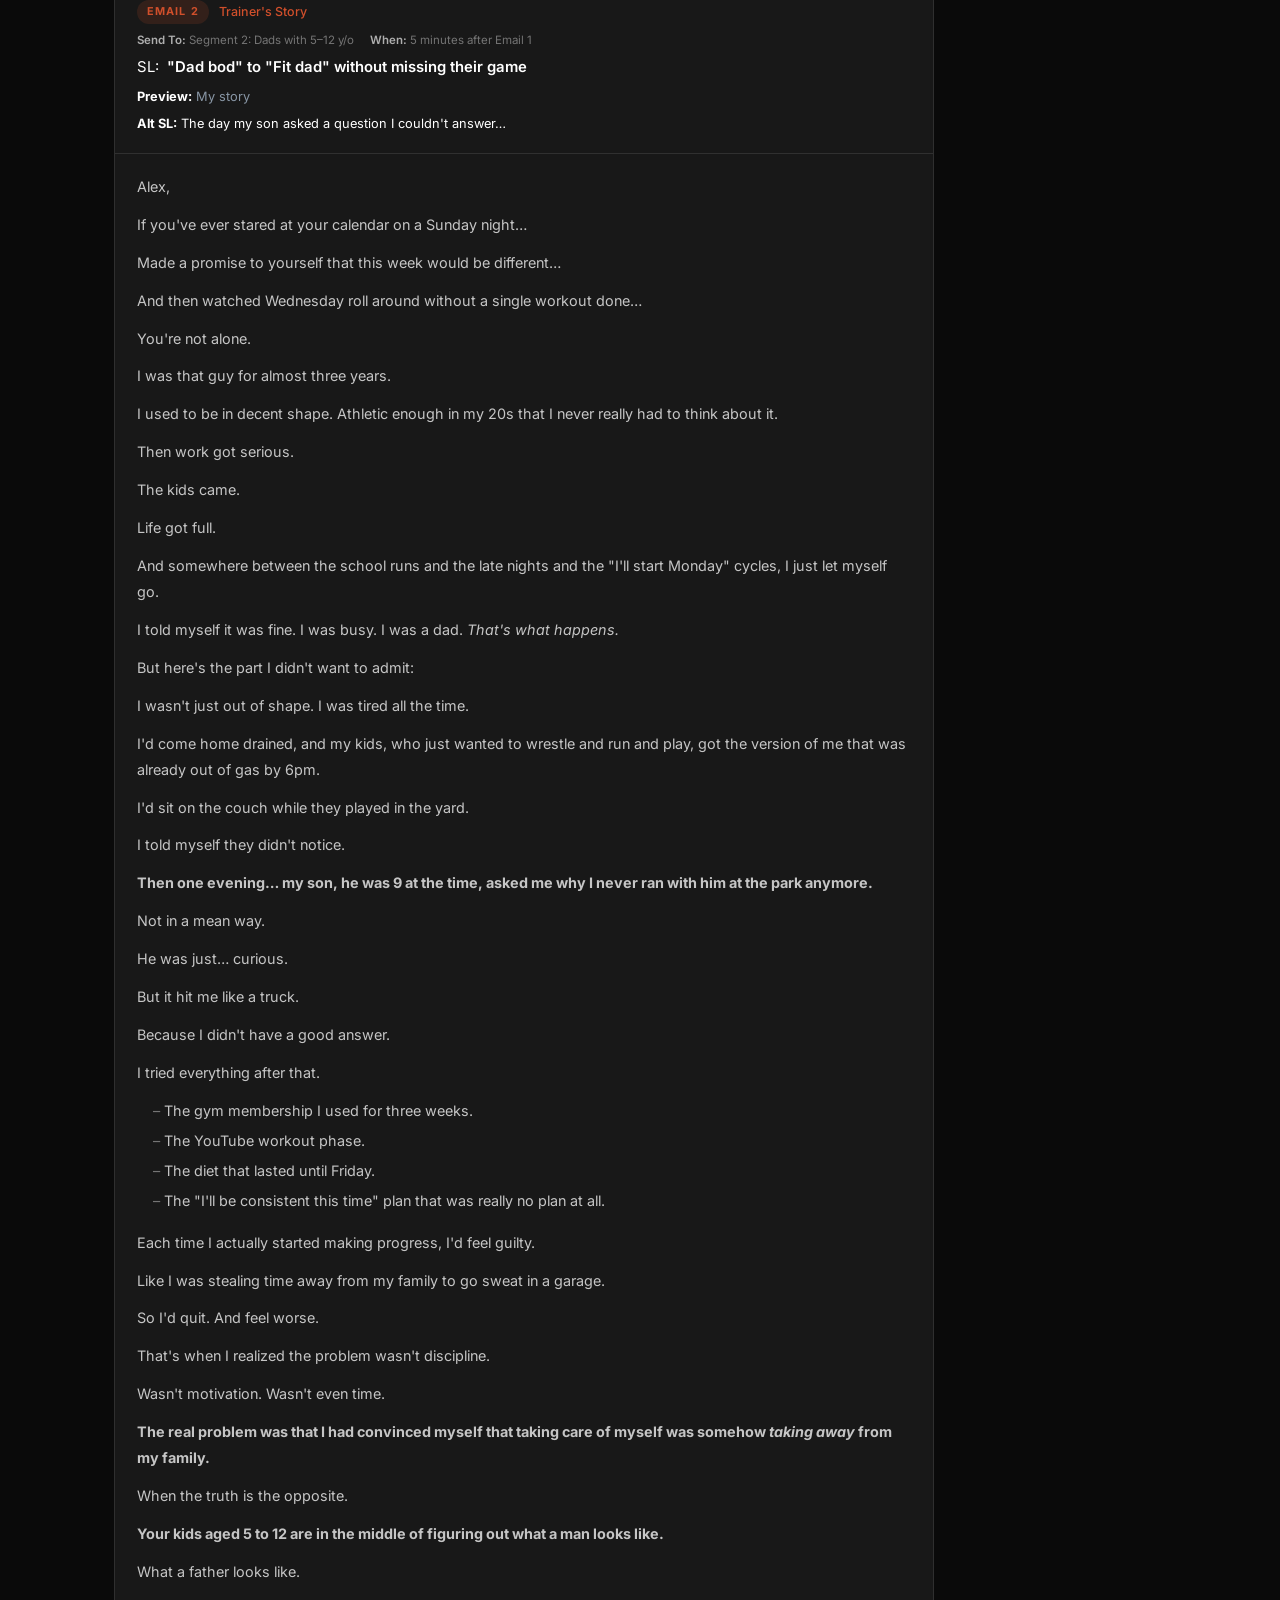
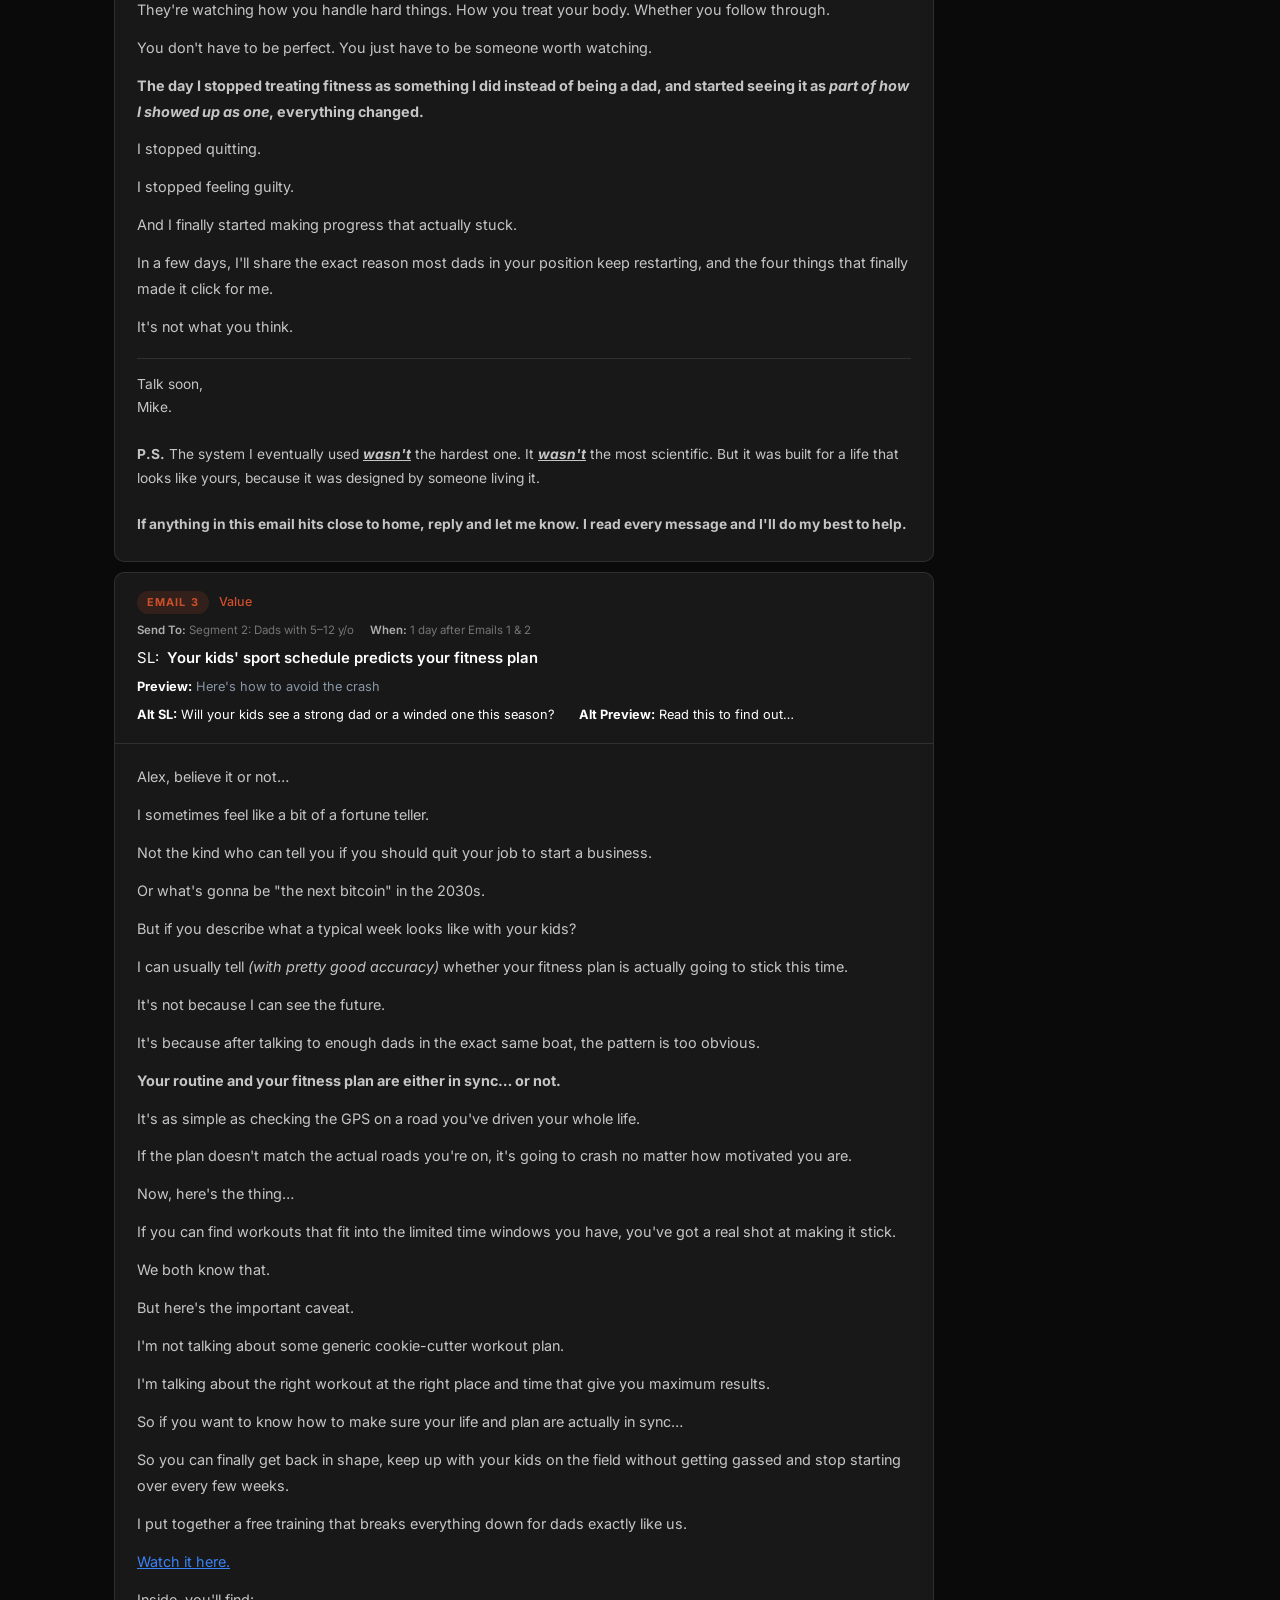
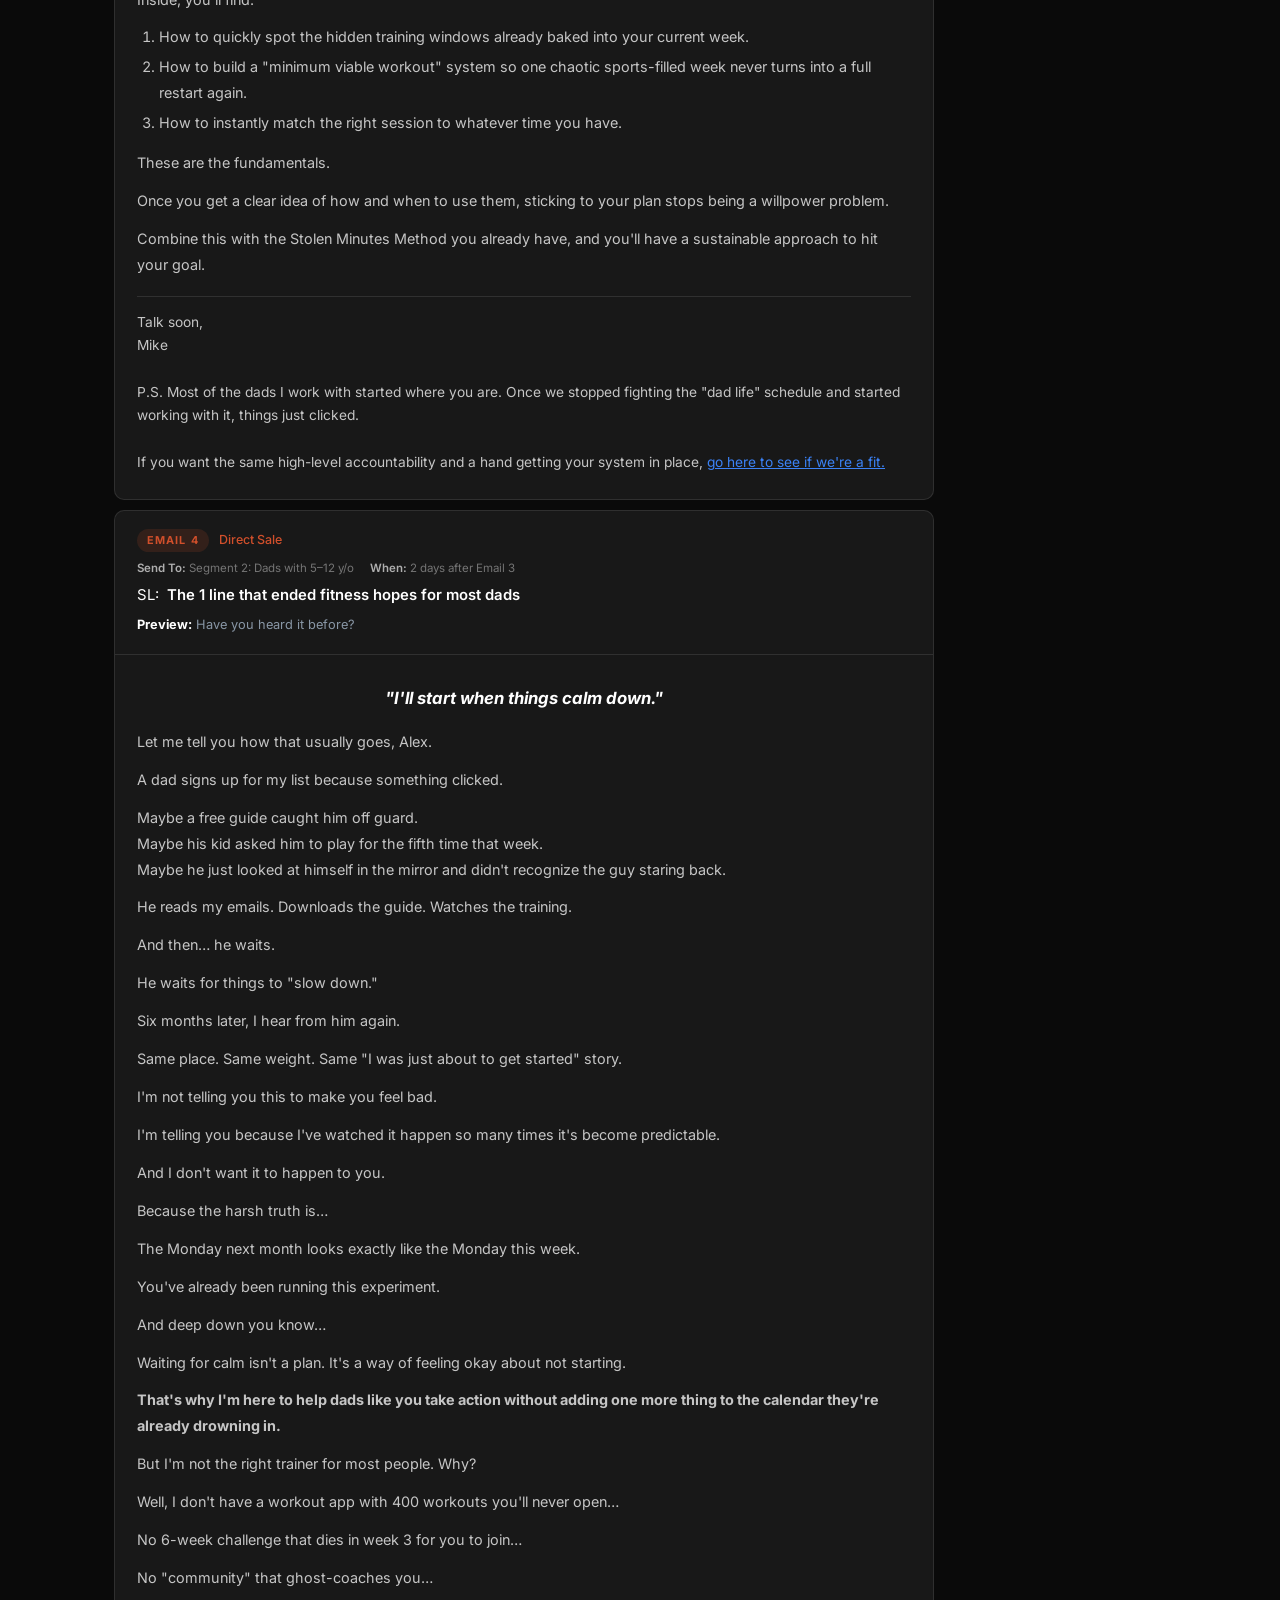
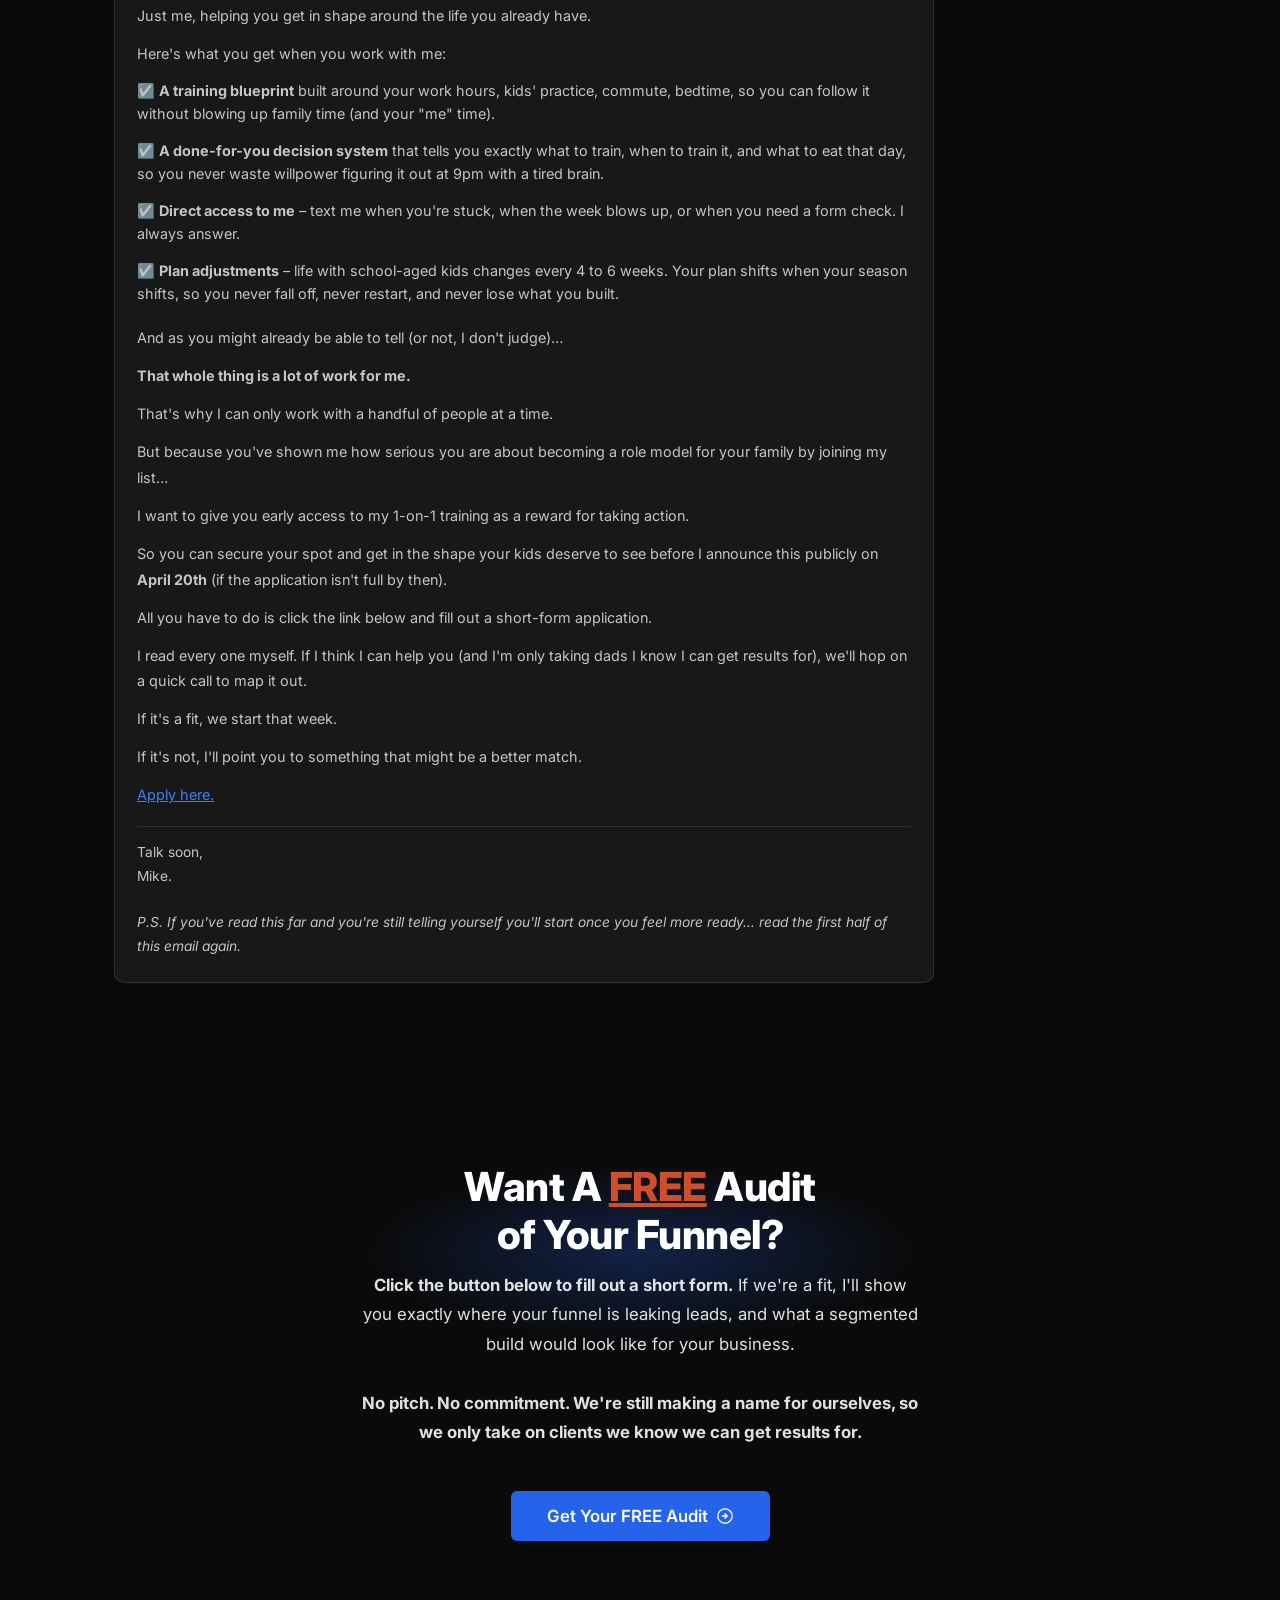
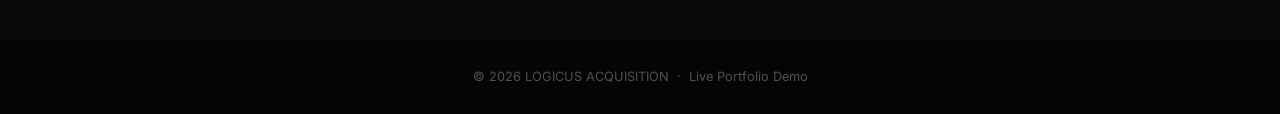
==== commit efa882e0: "Replace back link with Get Your FREE Audit Now CTA in nav Co-Authored-By: Claude Sonnet 4.6 <noreply" ====
--- a/emails.html
+++ b/emails.html
@@ -180,7 +180,7 @@
           <div class="logo-sub">ACQUISITION</div>
         </div>
       </a>
-      <a href="funnel.html" class="back-link" onclick="event.preventDefault(); history.back();">← Back to walkthrough</a>
+      <a href="https://docs.google.com/forms/d/e/1FAIpQLSd3DyoUWMhvoH6tZdubQtil6sRKJWbAAn-DKEaLsFB7wDBJww/viewform" target="_blank" class="back-link">Get Your FREE Audit Now</a>
     </div>
   </nav>
 
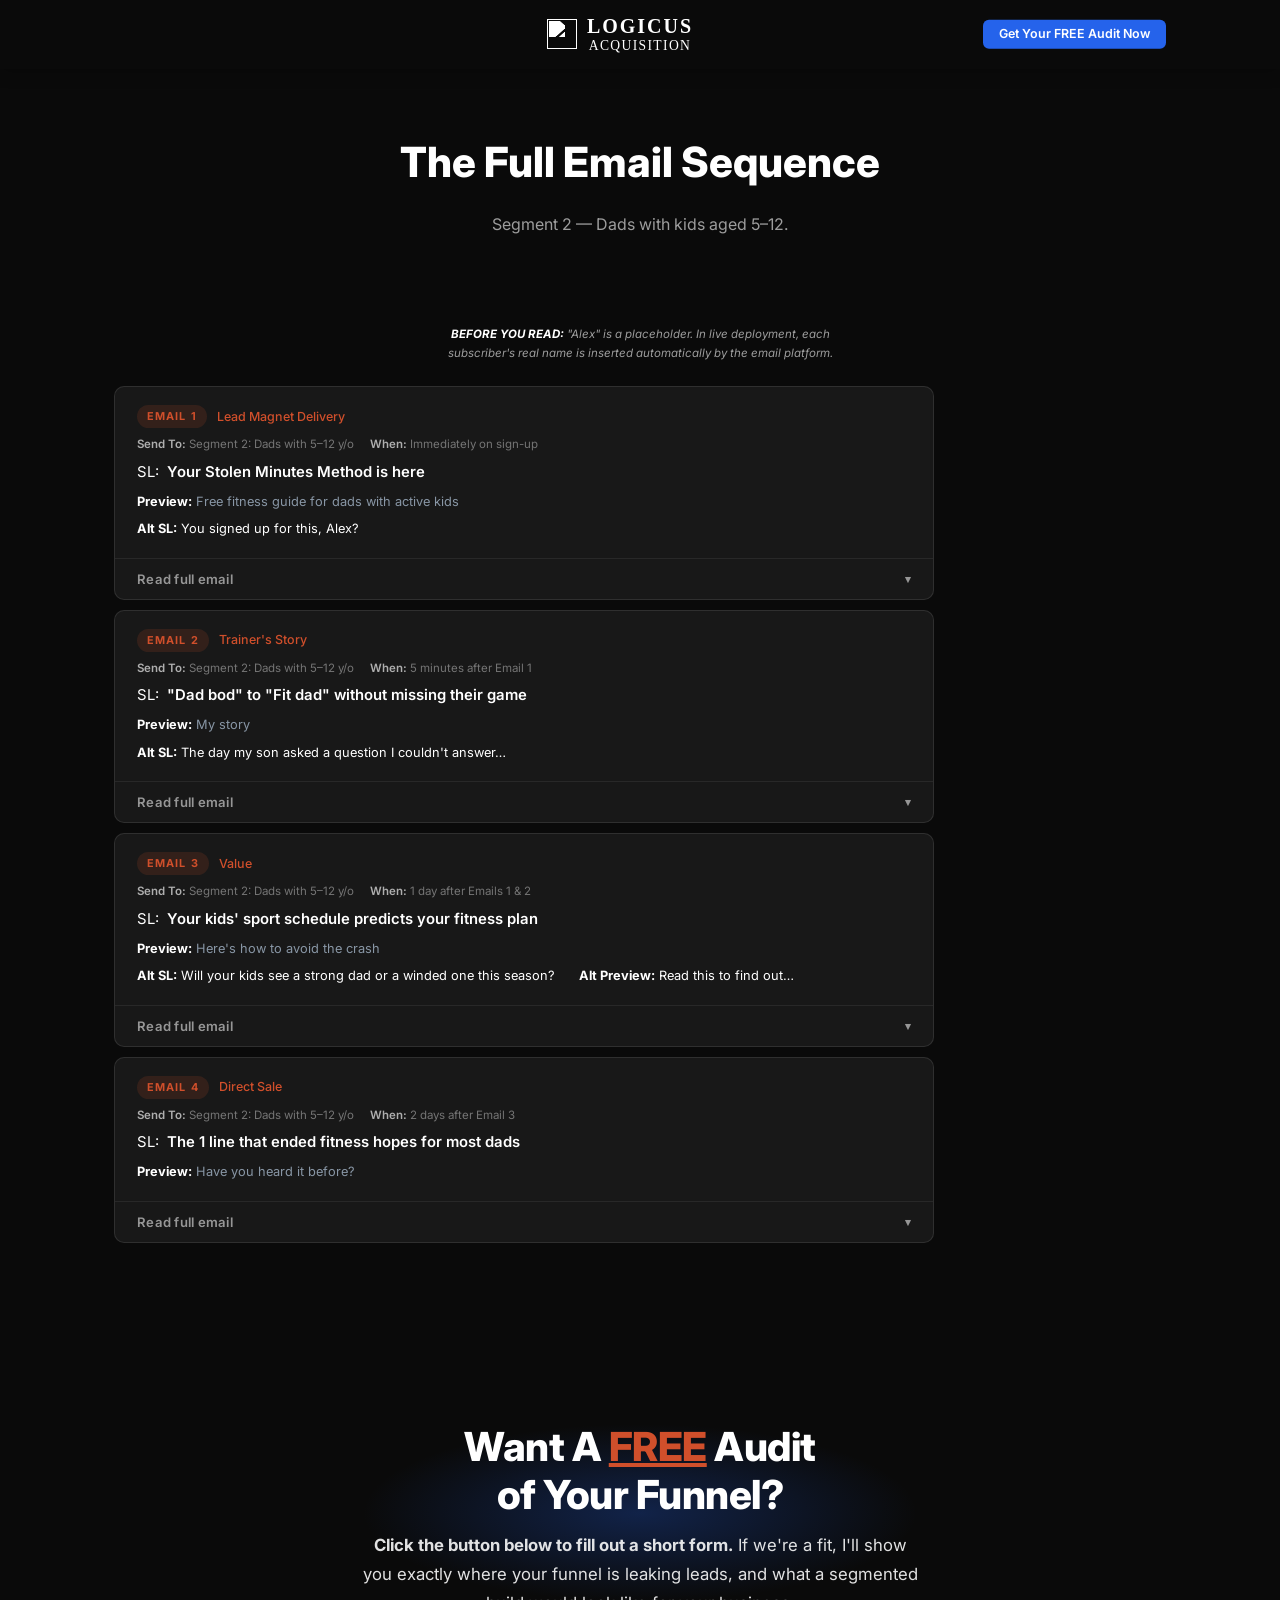
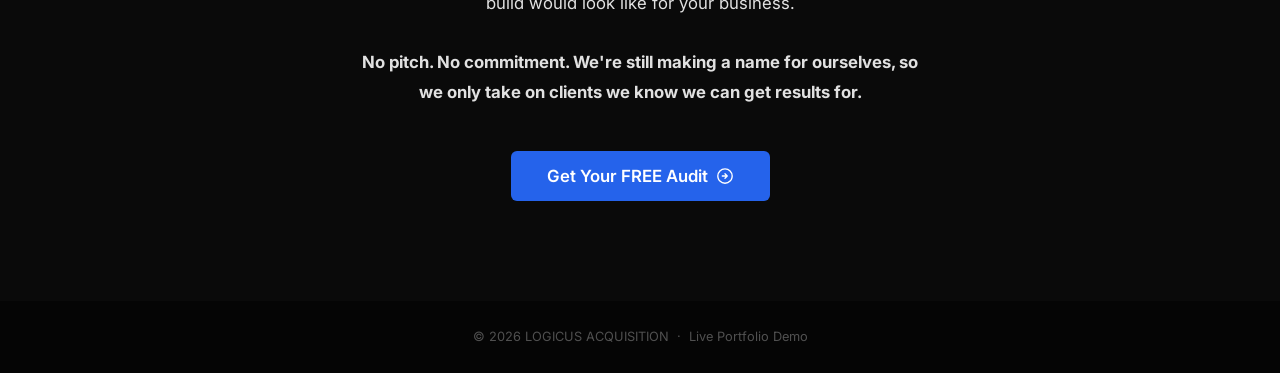
==== commit bb24b6c5: "Remove ', Alex' from Email 1 subject line" ====
--- a/emails.html
+++ b/emails.html
@@ -61,7 +61,7 @@
       padding: 0 0 80px;
     }
 
-    /* Email header — flat layout, no accordion grid */
+    /* Email header — flat, always visible */
     .email-header {
       display: flex;
       flex-direction: column;
@@ -70,6 +70,51 @@
     }
     .email-toggle { display: none; }
 
+    /* Expand toggle button */
+    .email-expand-btn {
+      display: flex;
+      align-items: center;
+      gap: 8px;
+      background: none;
+      border: none;
+      border-top: 1px solid rgba(255,255,255,0.07);
+      width: 100%;
+      padding: 12px 22px;
+      color: rgba(255,255,255,0.55);
+      font-size: 0.82rem;
+      font-weight: 600;
+      font-family: 'Inter', sans-serif;
+      cursor: pointer;
+      text-align: left;
+      letter-spacing: 0.02em;
+      transition: color 0.2s;
+    }
+    .email-expand-btn:hover { color: #fff; }
+    .email-expand-btn .chevron {
+      font-size: 0.7rem;
+      transition: transform 0.3s ease;
+      margin-left: auto;
+    }
+    .email-card.open .email-expand-btn { color: #fff; }
+    .email-card.open .chevron { transform: rotate(180deg); }
+
+    /* Collapsible body */
+    .email-body-wrap {
+      max-height: 0;
+      overflow: hidden;
+      transition: max-height 0.45s ease;
+    }
+    .email-card.open .email-body-wrap { max-height: 6000px; }
+
+    /* Email Body label */
+    .email-body-label {
+      font-size: 0.68rem;
+      font-weight: 700;
+      letter-spacing: 0.1em;
+      text-transform: uppercase;
+      color: #D04F2B;
+      margin-bottom: 14px;
+    }
     /* Email header meta row (Send To / When) */
     .email-header-meta {
       display: flex;
@@ -114,11 +159,6 @@
       color: #fff;
     }
 
-    /* Show all email bodies fully expanded */
-    .email-body-wrap {
-      max-height: none !important;
-      overflow: visible !important;
-    }
     .email-body a { color: #3B82F6; text-decoration: underline; }
     .email-body .email-quote-center {
       text-align: center;
@@ -180,7 +220,7 @@
           <div class="logo-sub">ACQUISITION</div>
         </div>
       </a>
-      <a href="https://docs.google.com/forms/d/e/1FAIpQLSd3DyoUWMhvoH6tZdubQtil6sRKJWbAAn-DKEaLsFB7wDBJww/viewform" target="_blank" class="back-link">Get Your FREE Audit Now</a>
+      <a href="https://docs.google.com/forms/d/e/1FAIpQLSd3DyoUWMhvoH6tZdubQtil6sRKJWbAAn-DKEaLsFB7wDBJww/viewform" target="_blank" class="btn btn-coral" style="position:absolute; right:24px; top:50%; transform:translateY(-50%); font-size:0.78rem; padding:8px 16px;">Get Your FREE Audit Now</a>
     </div>
   </nav>
 
@@ -211,14 +251,17 @@
               <span class="email-meta-item"><strong>Send To:</strong> Segment 2: Dads with 5–12 y/o</span>
               <span class="email-meta-item"><strong>When:</strong> Immediately on sign-up</span>
             </div>
-            <div class="email-subject"><strong>SL:</strong> Your Stolen Minutes Method is here, Alex</div>
+            <div class="email-subject"><strong>SL:</strong> Your Stolen Minutes Method is here</div>
             <div class="email-preview-text"><strong>Preview:</strong> Free fitness guide for dads with active kids</div>
             <div class="alt-row">
               <div class="email-preview-text"><strong>Alt SL:</strong> You signed up for this, Alex?</div>
             </div>
-          </div>
+
+          </div>
+          <button class="email-expand-btn" onclick="toggleEmail(this)">Read full email <span class="chevron">▾</span></button>
           <div class="email-body-wrap">
             <div class="email-body">
+              <div class="email-body-label">Email Body:</div>
               <p>Hey Alex,</p>
               <p>I went through your quiz answers…</p>
               <p>And I believe this is the exact guide you've been looking for:</p>
@@ -268,9 +311,12 @@
             <div class="alt-row">
               <div class="email-preview-text"><strong>Alt SL:</strong> The day my son asked a question I couldn't answer…</div>
             </div>
-          </div>
+
+          </div>
+          <button class="email-expand-btn" onclick="toggleEmail(this)">Read full email <span class="chevron">▾</span></button>
           <div class="email-body-wrap">
             <div class="email-body">
+              <div class="email-body-label">Email Body:</div>
               <p>Alex,</p>
               <p>If you've ever stared at your calendar on a Sunday night…</p>
               <p>Made a promise to yourself that this week would be different…</p>
@@ -339,9 +385,12 @@
               <div class="email-preview-text"><strong>Alt SL:</strong> Will your kids see a strong dad or a winded one this season?</div>
               <div class="email-preview-text"><strong>Alt Preview:</strong> Read this to find out…</div>
             </div>
-          </div>
+
+          </div>
+          <button class="email-expand-btn" onclick="toggleEmail(this)">Read full email <span class="chevron">▾</span></button>
           <div class="email-body-wrap">
             <div class="email-body">
+              <div class="email-body-label">Email Body:</div>
               <p>Alex, believe it or not…</p>
               <p>I sometimes feel like a bit of a fortune teller.</p>
               <p>Not the kind who can tell you if you should quit your job to start a business.</p>
@@ -390,9 +439,12 @@
             </div>
             <div class="email-subject"><strong>SL:</strong> The 1 line that ended fitness hopes for most dads</div>
             <div class="email-preview-text"><strong>Preview:</strong> Have you heard it before?</div>
-          </div>
+
+          </div>
+          <button class="email-expand-btn" onclick="toggleEmail(this)">Read full email <span class="chevron">▾</span></button>
           <div class="email-body-wrap">
             <div class="email-body">
+              <div class="email-body-label">Email Body:</div>
               <p class="email-quote-center">"I'll start when things calm down."</p>
               <p>Let me tell you how that usually goes, Alex.</p>
               <p>A dad signs up for my list because something clicked.</p>
@@ -464,5 +516,11 @@
     </div>
   </footer>
 
+
+  <script>
+    function toggleEmail(btn) {
+      btn.closest('.email-card').classList.toggle('open');
+    }
+  </script>
 </body>
 </html>
